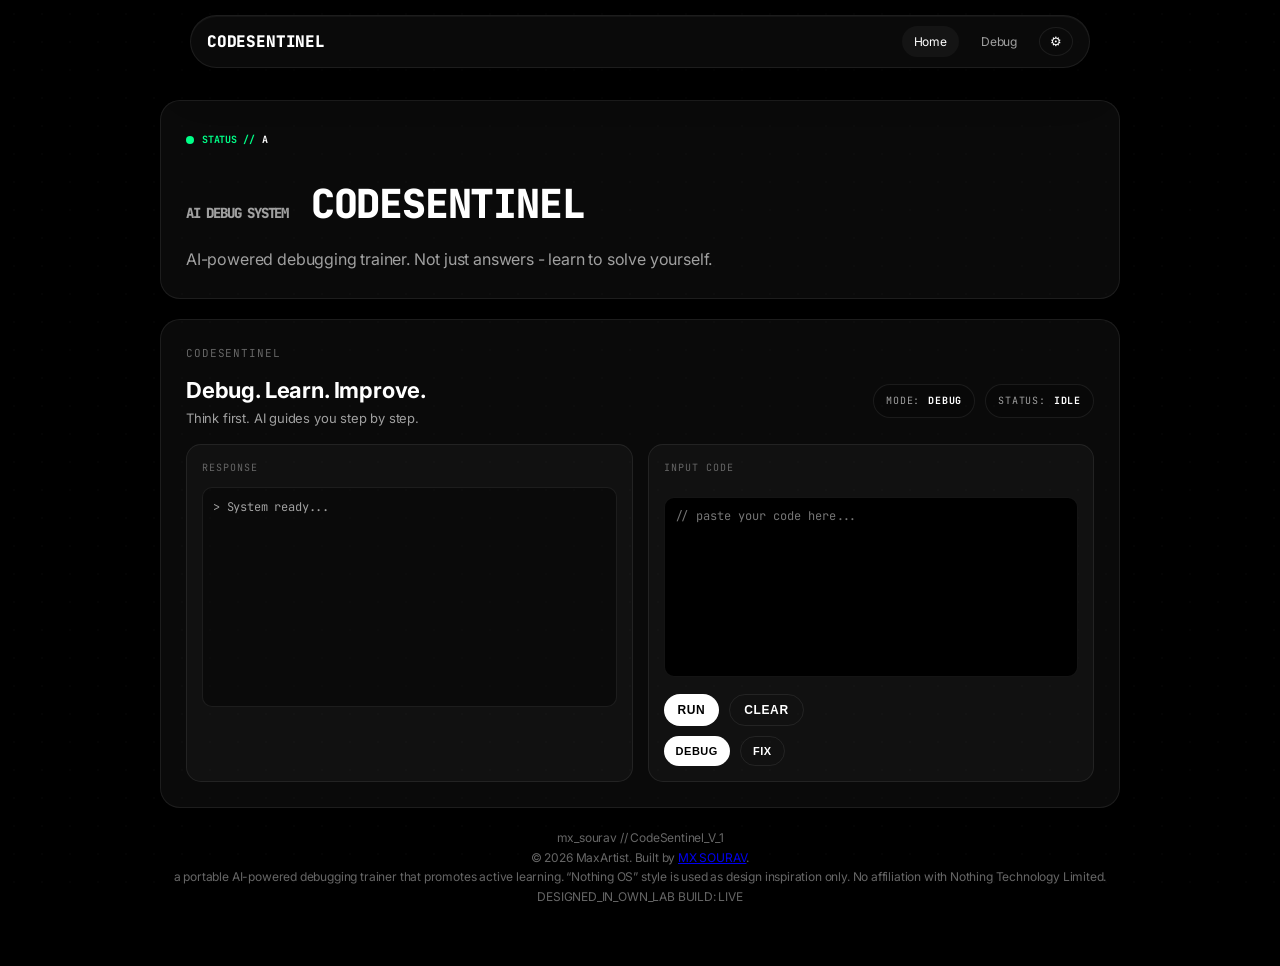
==== frontend/index.html @ 1ff5ea73 "Add files via upload" ====
<!doctype html>
<html lang="en" data-theme="dark">

<head>
    <meta charset="UTF-8" />
    <meta name="viewport" content="width=device-width, initial-scale=1.0" />
    <title>CodeSentinel</title>

    <link rel="preconnect" href="https://fonts.googleapis.com" />
    <link rel="preconnect" href="https://fonts.gstatic.com" crossorigin />
    <link href="https://fonts.googleapis.com/css2?family=Inter&family=JetBrains+Mono&display=swap" rel="stylesheet" />

    <link rel="stylesheet" href="style.css" />
</head>

<body>
    <div class="nt-canvas"></div>

    <nav id="mainNav">
        <a class="nav-brand">CODESENTINEL</a>

        <div class="nav-menu">
            <a href="#home" class="nav-link active">Home</a>
            <a href="#codesentinel" class="nav-link">Debug</a>
        </div>

        <div class="nav-actions">
            <button class="theme-toggle" id="themeBtn">⚙</button>
        </div>
    </nav>

    <main class="container">
        <div class="grid-interface">
            <section class="widget hero-widget" id="home">
                <div class="hero-content">
                    <div class="status-tag">
                        <span class="red-dot"></span>
                        <span>STATUS //</span>
                        <span id="status-text">INITIALIZING</span>
                    </div>

                    <h1 class="hero-title">
                        <span class="dot-matrix">AI DEBUG SYSTEM</span>
                        CODESENTINEL
                    </h1>

                    <p class="hero-desc">
                        AI-powered debugging trainer. Not just answers - learn to solve yourself.
                    </p>
                </div>
            </section>

            <section class="widget codesentinel-widget" id="codesentinel">
                <span class="label">CodeSentinel</span>

                <div class="play-header">
                    <div>
                        <h2 class="play-title">Debug. Learn. Improve.</h2>
                        <p class="section-desc">Think first. AI guides you step by step.</p>
                    </div>

                    <div class="play-chips">
                        <span class="chip">MODE: <b id="modeLabel">DEBUG</b></span>
                        <span class="chip">STATUS: <b id="csStatus">IDLE</b></span>
                    </div>
                </div>

                <div class="play-grid">
                    <div class="play-panel">
                        <div class="mono">Response</div>
                        <div id="chatBox">&gt; System ready...</div>
                    </div>

                    <div class="play-panel">
                        <div class="mono">Input Code</div>

                        <textarea id="codeInput" placeholder="// paste your code here..."></textarea>

                        <div class="btn-row">
                            <button class="btn-system" onclick="sendCode()">Run</button>
                            <button class="btn-system btn-ghost" onclick="clearChat()">Clear</button>
                        </div>

                        <div class="mode-buttons">
                            <button class="btn-system btn-mini" onclick="setMode('debug')">Debug</button>
                            <button class="btn-system btn-mini btn-ghost" onclick="setMode('fix')">Fix</button>
                        </div>
                    </div>
                </div>
            </section>

            <footer>
                <div class="footer-left">
                    <div class="footer-strong">
                        mx_sourav // CodeSentinel_V_1
                    </div>
                    <div>
                        © <span id="yearNow">2026</span>
                        <span class="footer-strong">MaxArtist</span>. Built by
                        <a class="footer-link" href="https://github.com/mxsourav" target="_blank" rel="noopener">MX
                            SOURAV</a>.
                    </div>
                    <div class="legal">
                        a portable AI-powered debugging trainer that promotes active learning. “Nothing OS”
                        style is
                        used as design inspiration only. No affiliation with Nothing
                        Technology Limited.
                    </div>
                </div>
                <div class="footer-right">
                    <span>DESIGNED_IN_OWN_LAB</span>
                    <span>BUILD: <span id="buildStamp">LIVE</span></span>
                </div>
            </footer>
        </div>
    </main>

    <script src="app.js"></script>
</body>

</html>
---- frontend/style.css ----
/* ===== THEME TOKENS ===== */
:root {
  --bg: #000;
  --surface-low: #0a0a0a;
  --surface-mid: #141414;
  --surface-high: #1f1f1f;

  --text-main: #fff;
  --text-dim: #a0a0a0;
  --text-muted: #666;

  --nothing-red: #ff2d37;
  --nothing-green: #00ff88;
  --glass-border: rgba(255, 255, 255, 0.08);
  --glass-bg: rgba(255, 255, 255, 0.04);

  --ease: cubic-bezier(0.2, 0.8, 0.2, 1);
  --transition: 0.5s var(--ease);

  --dot-bg: radial-gradient(circle, rgba(255, 255, 255, 0.08) 1px, transparent 1px);
}

[data-theme="light"] {
  --bg: #f4f4f4;
  --surface-low: #fff;
  --surface-mid: #eee;
  --surface-high: #e0e0e0;

  --text-main: #000;
  --text-dim: #444;
  --text-muted: #777;

  --glass-border: rgba(0, 0, 0, 0.08);
  --glass-bg: rgba(0, 0, 0, 0.03);

  --dot-bg: radial-gradient(circle, rgba(0, 0, 0, 0.08) 1px, transparent 1px);
}

/* ===== RESET ===== */
* {
  margin: 0;
  padding: 0;
  box-sizing: border-box;
  -webkit-font-smoothing: antialiased;
  -moz-osx-font-smoothing: grayscale;
}

html {
  scroll-behavior: smooth;
}

body {
  font-family: "Inter", system-ui, -apple-system, sans-serif;
  background: var(--bg);
  color: var(--text-main);
  line-height: 1.62;
  letter-spacing: -0.011em;
  overflow-x: hidden;
  transition: background-color 0.6s var(--ease), color 0.6s var(--ease);
}

/* ===== BACKGROUND ===== */
.nt-canvas {
  position: fixed;
  inset: 0;
  background-image: var(--dot-bg);
  background-size: 28px 28px;
  opacity: 0.2;
  z-index: -1;
  pointer-events: none;
}

/* ===== NAVBAR ===== */
nav {
  position: fixed;
  top: 15px;
  left: 50%;
  transform: translateX(-50%);
  width: 90%;
  max-width: 900px;

  display: flex;
  align-items: center;
  gap: 10px;

  padding: 10px 16px;

  border-radius: 999px;
  background: var(--glass-bg);
  backdrop-filter: blur(32px);
  -webkit-backdrop-filter: blur(32px);
  border: 1px solid var(--glass-border);
  box-shadow: 0 20px 40px -10px rgba(0, 0, 0, 0.6), inset 0 1px 1px rgba(255, 255, 255, 0.05);
  transition: background 0.4s var(--ease), border-color 0.4s var(--ease), box-shadow 0.4s var(--ease), color 0.4s var(--ease);
}

.nav-brand {
  font-weight: 800;
  font-family: "JetBrains Mono", monospace;
  color: var(--text-main);
  transition: color var(--transition), background var(--transition);
  margin-right: auto;
}

.nav-menu {
  display: flex;
  gap: 10px;
  margin-left: auto;
}

.nav-actions {
  display: flex;
  align-items: center;
  gap: 8px;
}

.nav-link {
  text-decoration: none;
  color: var(--text-dim);
  font-size: 12px;
  padding: 6px 12px;
  border-radius: 20px;
  transition: background var(--transition), color var(--transition);
}

.nav-link:hover,
.nav-link.active {
  background: var(--surface-mid);
  color: var(--text-main);
}

.theme-toggle {
  background: var(--surface-low);
  border: 1px solid var(--glass-border);
  color: var(--text-main);
  padding: 6px 10px;
  border-radius: 50%;
  cursor: pointer;
  transition: background var(--transition), border-color var(--transition), color var(--transition), transform 0.2s ease;
}

.theme-toggle:hover {
  background: var(--surface-mid);
  border-color: var(--text-dim);
}

/* ===== LAYOUT ===== */
.container {
  max-width: 1000px;
  margin: auto;
  padding: 100px 20px 60px;
}

.grid-interface {
  display: block;
}

.widget {
  background: var(--glass-bg);
  border: 1px solid var(--glass-border);
  border-radius: 20px;
  padding: 25px;
  margin-bottom: 20px;
  transition: background var(--transition), border-color var(--transition), color var(--transition);
}

/* ===== HERO ===== */
.hero-title {
  font-size: 40px;
  margin-bottom: 10px;
  color: var(--text-main);
  letter-spacing: -0.03em;
  font-family: "JetBrains Mono", monospace;
  font-weight: 800;
}

.dot-matrix {
  font-size: 14px;
  color: var(--text-dim);
  font-family: "JetBrains Mono", monospace;
}

.hero-desc {
  color: var(--text-dim);
}

/* ===== STATUS ===== */
.status-tag {
  display: inline-flex;
  align-items: center;
  gap: 8px;
  font-family: "JetBrains Mono", monospace;
  font-size: 10px;
  color: var(--nothing-green);
  background: transparent;
  padding: 6px 0;
  width: fit-content;
  margin-bottom: 18px;
  font-weight: 700;
  white-space: nowrap;
  user-select: none;
  border: none;
}



.red-dot {
  width: 8px;
  height: 8px;
  background: var(--nothing-green);
  border-radius: 50%;
  display: inline-block;
  flex-shrink: 0;
}

#status-text {
  display: inline-block;
  min-width: 140px;
  color: var(--text-main);
}

/* ===== LABEL ===== */
.label {
  font-size: 11px;
  color: var(--text-muted);
  margin-bottom: 10px;
  display: block;
  font-family: "JetBrains Mono", monospace;
  letter-spacing: 0.08em;
  text-transform: uppercase;
}

/* ===== HEADER ===== */
.play-header {
  display: flex;
  justify-content: space-between;
  margin-bottom: 15px;
}

.play-title {
  font-size: 22px;
  color: var(--text-main);
}

.section-desc {
  font-size: 13px;
  color: var(--text-dim);
}

.play-chips {
  display: flex;
  gap: 10px;
  flex-wrap: wrap;
  align-items: center;
  justify-content: flex-end;
}


.chip {
  display: inline-flex;
  align-items: center;
  gap: 8px;
  padding: 8px 12px;
  border-radius: 999px;
  border: 1px solid var(--glass-border);
  background: rgba(0, 0, 0, 0.18);
  color: var(--text-dim);
  font-family: "JetBrains Mono", monospace;
  font-size: 10px;
  text-transform: uppercase;
  letter-spacing: 0.08em;
  white-space: nowrap;
}


.chip b {
  color: var(--text-main);
}

/* ===== GRID ===== */
.play-grid {
  display: grid;
  grid-template-columns: 1fr 1fr;
  gap: 15px;
}

@media (max-width: 800px) {
  .play-grid {
    grid-template-columns: 1fr;
  }
}

/* ===== PANEL ===== */
.play-panel {
  background: rgba(255, 255, 255, 0.03);
  border: 1px solid var(--glass-border);
  border-radius: 15px;
  padding: 15px;
  transition: background var(--transition), border-color var(--transition);
}

.mono {
  font-family: "JetBrains Mono", monospace;
  font-size: 10px;
  text-transform: uppercase;
  letter-spacing: 0.1em;
  color: var(--text-muted);
  margin-bottom: 10px;
}

/* ===== CHAT ===== */
#chatBox {
  height: 220px;
  overflow-y: auto;
  background: rgba(0, 0, 0, 0.4);
  padding: 10px;
  border-radius: 10px;
  font-family: "JetBrains Mono", monospace;
  font-size: 12px;
  color: var(--text-dim);
  border: 1px solid var(--glass-border);
}

/* ===== INPUT ===== */
#codeInput {
  width: 100%;
  height: 180px;
  margin-top: 10px;
  background: var(--bg);
  border: 1px solid var(--glass-border);
  border-radius: 10px;
  padding: 10px;
  color: var(--text-main);
  font-family: "JetBrains Mono", monospace;
  font-size: 12px;
  resize: none;
  transition: background var(--transition), border-color var(--transition), color var(--transition);
}

#codeInput:focus {
  outline: none;
  border-color: var(--nothing-red);
}

/* ===== BUTTONS ===== */
.btn-row {
  margin-top: 10px;
  display: flex;
  gap: 10px;
}

.mode-buttons {
  margin-top: 10px;
  display: flex;
  gap: 10px;
}

.btn-system {
  background: var(--text-main);
  color: var(--bg);
  border: none;
  padding: 8px 14px;
  border-radius: 20px;
  font-size: 12px;
  cursor: pointer;
  font-weight: 700;
  text-transform: uppercase;
  letter-spacing: 0.05em;
  transition: background var(--transition), color var(--transition), border-color var(--transition);
}

.btn-system:hover {
  background: var(--nothing-red);
  color: #fff;
}

.btn-ghost {
  background: transparent;
  color: var(--text-main);
  border: 1px solid var(--glass-border);
}

.btn-mini {
  padding: 8px 12px;
  font-size: 11px;
}

/* ===== FOOTER ===== */
footer {
  text-align: center;
  font-size: 12px;
  color: var(--text-muted);
  margin-top: 20px;
  transition: color var(--transition);
}

/* ===== MOBILE ===== */
@media (max-width: 600px) {
  .hero-title {
    font-size: 28px;
  }

  #chatBox {
    height: 180px;
  }

  #codeInput {
    height: 140px;
  }

  nav {
    width: calc(100% - 20px);
    padding: 10px 12px;
  }

  .nav-menu {
    gap: 6px;
  }

  .nav-link {
    padding: 6px 10px;
    font-size: 11px;
  }
}

/* ===== SCROLLBAR ===== */
::-webkit-scrollbar {
  width: 6px;
}

::-webkit-scrollbar-track {
  background: var(--bg);
}

::-webkit-scrollbar-thumb {
  background: var(--surface-high);
  border-radius: 10px;
}
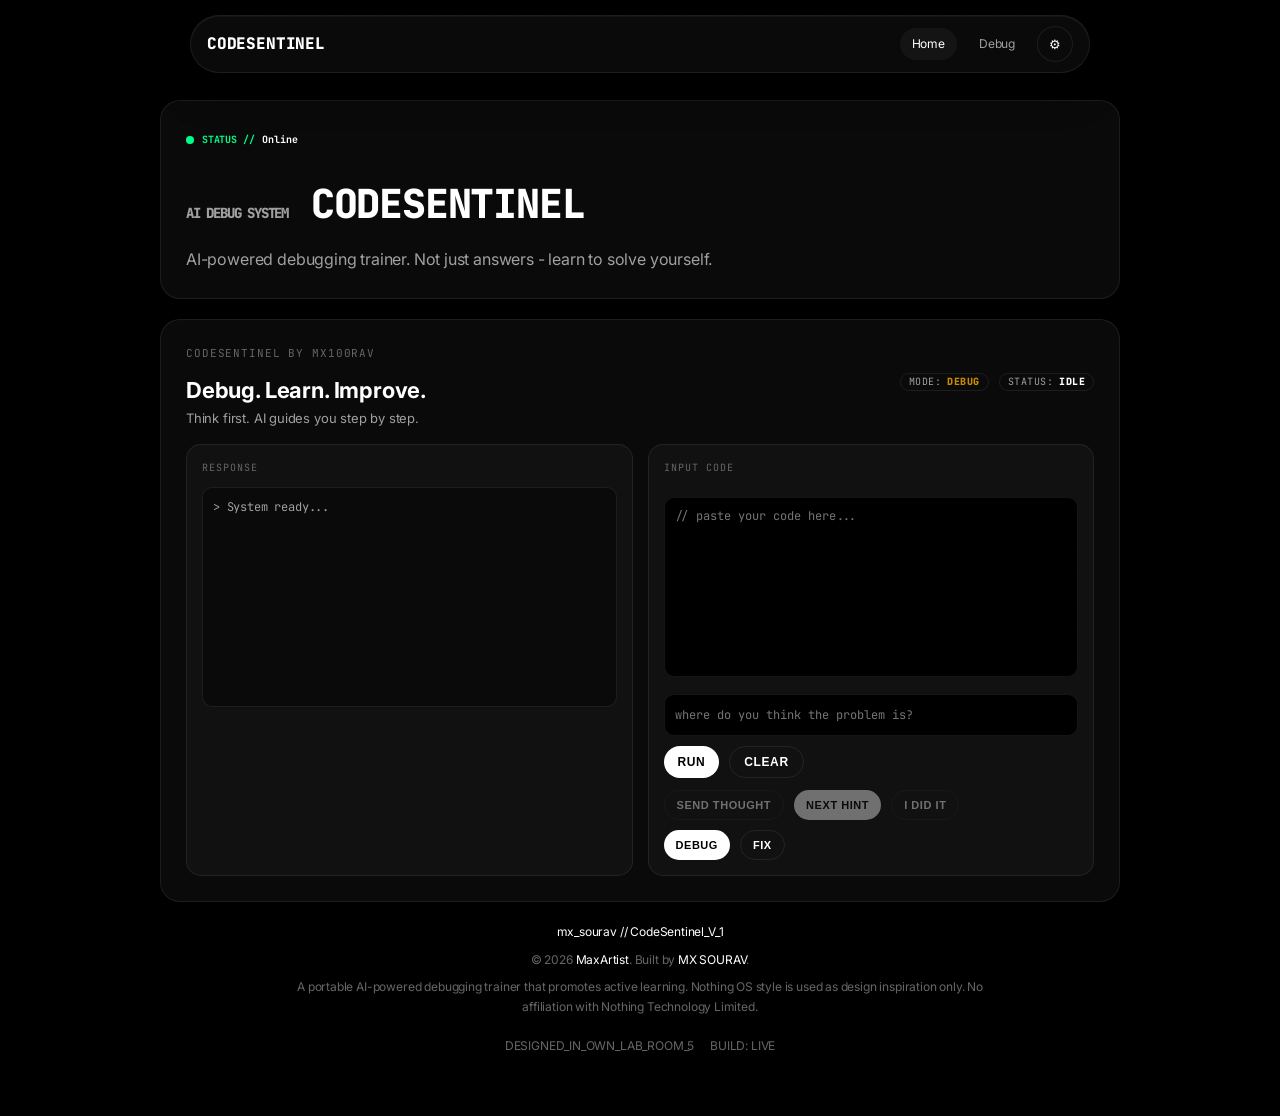
==== commit d0bdb911: "Added More Options in Webpage" ====
--- a/frontend/index.html
+++ b/frontend/index.html
@@ -1,121 +1,133 @@
-<!doctype html>
-<html lang="en" data-theme="dark">
-
-<head>
-    <meta charset="UTF-8" />
-    <meta name="viewport" content="width=device-width, initial-scale=1.0" />
-    <title>CodeSentinel</title>
-
-    <link rel="preconnect" href="https://fonts.googleapis.com" />
-    <link rel="preconnect" href="https://fonts.gstatic.com" crossorigin />
-    <link href="https://fonts.googleapis.com/css2?family=Inter&family=JetBrains+Mono&display=swap" rel="stylesheet" />
-
-    <link rel="stylesheet" href="style.css" />
-</head>
-
-<body>
-    <div class="nt-canvas"></div>
-
-    <nav id="mainNav">
-        <a class="nav-brand">CODESENTINEL</a>
-
-        <div class="nav-menu">
-            <a href="#home" class="nav-link active">Home</a>
-            <a href="#codesentinel" class="nav-link">Debug</a>
-        </div>
-
-        <div class="nav-actions">
-            <button class="theme-toggle" id="themeBtn">⚙</button>
-        </div>
-    </nav>
-
-    <main class="container">
-        <div class="grid-interface">
-            <section class="widget hero-widget" id="home">
-                <div class="hero-content">
-                    <div class="status-tag">
-                        <span class="red-dot"></span>
-                        <span>STATUS //</span>
-                        <span id="status-text">INITIALIZING</span>
-                    </div>
-
-                    <h1 class="hero-title">
-                        <span class="dot-matrix">AI DEBUG SYSTEM</span>
-                        CODESENTINEL
-                    </h1>
-
-                    <p class="hero-desc">
-                        AI-powered debugging trainer. Not just answers - learn to solve yourself.
-                    </p>
-                </div>
-            </section>
-
-            <section class="widget codesentinel-widget" id="codesentinel">
-                <span class="label">CodeSentinel</span>
-
-                <div class="play-header">
-                    <div>
-                        <h2 class="play-title">Debug. Learn. Improve.</h2>
-                        <p class="section-desc">Think first. AI guides you step by step.</p>
-                    </div>
-
-                    <div class="play-chips">
-                        <span class="chip">MODE: <b id="modeLabel">DEBUG</b></span>
-                        <span class="chip">STATUS: <b id="csStatus">IDLE</b></span>
-                    </div>
-                </div>
-
-                <div class="play-grid">
-                    <div class="play-panel">
-                        <div class="mono">Response</div>
-                        <div id="chatBox">&gt; System ready...</div>
-                    </div>
-
-                    <div class="play-panel">
-                        <div class="mono">Input Code</div>
-
-                        <textarea id="codeInput" placeholder="// paste your code here..."></textarea>
-
-                        <div class="btn-row">
-                            <button class="btn-system" onclick="sendCode()">Run</button>
-                            <button class="btn-system btn-ghost" onclick="clearChat()">Clear</button>
-                        </div>
-
-                        <div class="mode-buttons">
-                            <button class="btn-system btn-mini" onclick="setMode('debug')">Debug</button>
-                            <button class="btn-system btn-mini btn-ghost" onclick="setMode('fix')">Fix</button>
-                        </div>
-                    </div>
-                </div>
-            </section>
-
-            <footer>
-                <div class="footer-left">
-                    <div class="footer-strong">
-                        mx_sourav // CodeSentinel_V_1
-                    </div>
-                    <div>
-                        © <span id="yearNow">2026</span>
-                        <span class="footer-strong">MaxArtist</span>. Built by
-                        <a class="footer-link" href="https://github.com/mxsourav" target="_blank" rel="noopener">MX
-                            SOURAV</a>.
-                    </div>
-                    <div class="legal">
-                        a portable AI-powered debugging trainer that promotes active learning. “Nothing OS”
-                        style is
-                        used as design inspiration only. No affiliation with Nothing
-                        Technology Limited.
-                    </div>
-                </div>
-                <div class="footer-right">
-                    <span>DESIGNED_IN_OWN_LAB</span>
-                    <span>BUILD: <span id="buildStamp">LIVE</span></span>
-                </div>
-            </footer>
-        </div>
-    </main>
-
-    <script src="app.js"></script>
-</body>
-
+<!doctype html>
+<html lang="en" data-theme="dark">
+
+<head>
+    <meta charset="UTF-8" />
+    <meta name="viewport" content="width=device-width, initial-scale=1.0" />
+    <title>CodeSentinel</title>
+
+    <link rel="preconnect" href="https://fonts.googleapis.com" />
+    <link rel="preconnect" href="https://fonts.gstatic.com" crossorigin />
+    <link href="https://fonts.googleapis.com/css2?family=Inter&family=JetBrains+Mono&display=swap" rel="stylesheet" />
+
+    <link rel="stylesheet" href="style.css" />
+</head>
+
+<body>
+    <div class="nt-canvas"></div>
+
+    <nav id="mainNav">
+        <a class="nav-brand">CODESENTINEL</a>
+
+        <div class="nav-menu">
+            <a href="#home" class="nav-link active">Home</a>
+            <a href="#codesentinel" class="nav-link">Debug</a>
+        </div>
+
+        <div class="nav-actions">
+            <button class="theme-toggle" id="themeBtn">&#9881;</button>
+        </div>
+    </nav>
+
+    <main class="container">
+        <div class="grid-interface">
+            <section class="widget hero-widget" id="home">
+                <div class="hero-content">
+                    <div class="status-tag">
+                        <span class="red-dot"></span>
+                        <span>STATUS //</span>
+                        <span id="status-text">INITIALIZING</span>
+                    </div>
+
+                    <h1 class="hero-title">
+                        <span class="dot-matrix">AI DEBUG SYSTEM</span>
+                        CODESENTINEL
+                    </h1>
+
+                    <p class="hero-desc">
+                        AI-powered debugging trainer. Not just answers - learn to solve yourself.
+                    </p>
+                </div>
+            </section>
+
+            <section class="widget codesentinel-widget" id="codesentinel">
+                <span class="label">CodeSentinel by MX100RAV</span>
+
+                <div class="play-header">
+                    <div>
+                        <h2 class="play-title">Debug. Learn. Improve.</h2>
+                        <p class="section-desc">Think first. AI guides you step by step.</p>
+                    </div>
+
+                    <div class="play-chips">
+                        <span class="chip">MODE: <b id="modeLabel">DEBUG</b></span>
+                        <span class="chip">STATUS: <b id="csStatus">IDLE</b></span>
+                    </div>
+                </div>
+
+                <div class="play-grid">
+                    <div class="play-panel">
+                        <div class="mono">Response</div>
+                        <div id="chatBox">&gt; System ready...</div>
+                    </div>
+
+                    <div class="play-panel">
+                        <div class="mono">Input Code</div>
+
+                        <textarea id="codeInput" placeholder="// paste your code here..."></textarea>
+
+                        <input id="thoughtInput" class="coach-input" type="text"
+                            placeholder="where do you think the problem is?" />
+
+                        <div class="btn-row">
+                            <button class="btn-system" onclick="sendCode()">Run</button>
+                            <button class="btn-system btn-ghost" onclick="clearChat()">Clear</button>
+                        </div>
+
+                        <div class="btn-row coach-actions">
+                            <button class="btn-system btn-mini btn-ghost" id="thoughtBtn" onclick="submitThought()"
+                                disabled>Send Thought</button>
+                            <button class="btn-system btn-mini" id="hintBtn" onclick="nextHint()" disabled>Next
+                                Hint</button>
+                            <button class="btn-system btn-mini btn-ghost" id="doneBtn" onclick="markDone()" disabled>I
+                                Did It</button>
+                        </div>
+
+                        <div class="mode-buttons">
+                            <button class="btn-system btn-mini" id="debugModeBtn"
+                                onclick="setMode('debug')">Debug</button>
+                            <button class="btn-system btn-mini btn-ghost" id="fixModeBtn"
+                                onclick="setMode('fix')">Fix</button>
+                        </div>
+                    </div>
+                </div>
+            </section>
+
+            <footer>
+                <div class="footer-left">
+                    <div class="footer-strong">
+                        mx_sourav // CodeSentinel_V_1
+                    </div>
+                    <div>
+                        &copy; <span id="yearNow">2026</span>
+                        <span class="footer-strong">MaxArtist</span>. Built by
+                        <a class="footer-link" href="https://github.com/mxsourav" target="_blank" rel="noopener">MX
+                            SOURAV</a>.
+                    </div>
+                    <div class="legal">
+                        A portable AI-powered debugging trainer that promotes active learning. Nothing OS style is used
+                        as design inspiration only. No affiliation with Nothing Technology Limited.
+                    </div>
+                </div>
+                <div class="footer-right">
+                    <span>DESIGNED_IN_OWN_LAB_ROOM_5</span>
+                    <span>BUILD: <span id="buildStamp">LIVE</span></span>
+                </div>
+            </footer>
+        </div>
+    </main>
+
+    <script src="app.js"></script>
+</body>
+
 </html>
--- a/frontend/style.css
+++ b/frontend/style.css
@@ -1,438 +1,601 @@
-/* ===== THEME TOKENS ===== */
-:root {
-  --bg: #000;
-  --surface-low: #0a0a0a;
-  --surface-mid: #141414;
-  --surface-high: #1f1f1f;
-
-  --text-main: #fff;
-  --text-dim: #a0a0a0;
-  --text-muted: #666;
-
-  --nothing-red: #ff2d37;
-  --nothing-green: #00ff88;
-  --glass-border: rgba(255, 255, 255, 0.08);
-  --glass-bg: rgba(255, 255, 255, 0.04);
-
-  --ease: cubic-bezier(0.2, 0.8, 0.2, 1);
-  --transition: 0.5s var(--ease);
-
-  --dot-bg: radial-gradient(circle, rgba(255, 255, 255, 0.08) 1px, transparent 1px);
+/* ===== THEME TOKENS ===== */
+:root {
+  --bg: #000;
+  --surface-low: #0a0a0a;
+  --surface-mid: #141414;
+  --surface-high: #1f1f1f;
+
+  --text-main: #fff;
+  --text-dim: #a0a0a0;
+  --text-muted: #666;
+
+  --nothing-red: #ff2d37;
+  --nothing-green: #00ff88;
+  --glass-border: rgba(255, 255, 255, 0.08);
+  --glass-bg: rgba(255, 255, 255, 0.04);
+
+  --ease: cubic-bezier(0.2, 0.8, 0.2, 1);
+  --transition: 0.5s var(--ease);
+
+  --dot-bg: radial-gradient(circle, rgba(255, 255, 255, 0.08) 1px, transparent 1px);
+}
+
+[data-theme="light"] {
+  --bg: #f4f4f4;
+  --surface-low: #fff;
+  --surface-mid: #eee;
+  --surface-high: #e0e0e0;
+
+  --text-main: #000;
+  --text-dim: #444;
+  --text-muted: #777;
+
+  --glass-border: rgba(0, 0, 0, 0.08);
+  --glass-bg: rgba(0, 0, 0, 0.03);
+
+  --dot-bg: radial-gradient(circle, rgba(0, 0, 0, 0.08) 1px, transparent 1px);
+}
+
+/* ===== RESET ===== */
+* {
+  margin: 0;
+  padding: 0;
+  box-sizing: border-box;
+  -webkit-font-smoothing: antialiased;
+  -moz-osx-font-smoothing: grayscale;
+}
+
+html {
+  scroll-behavior: smooth;
+}
+
+body {
+  font-family: "Inter", system-ui, -apple-system, sans-serif;
+  background: var(--bg);
+  color: var(--text-main);
+  line-height: 1.62;
+  letter-spacing: -0.011em;
+  overflow-x: hidden;
+  transition: background-color 0.6s var(--ease), color 0.6s var(--ease);
+}
+
+/* ===== BACKGROUND ===== */
+.nt-canvas {
+  position: fixed;
+  inset: 0;
+  background-image: var(--dot-bg);
+  background-size: 28px 28px;
+  opacity: 0.2;
+  z-index: -1;
+  pointer-events: none;
+}
+
+/* ===== NAVBAR ===== */
+nav {
+  position: fixed;
+  top: 15px;
+  left: 50%;
+  transform: translateX(-50%);
+  width: 90%;
+  max-width: 900px;
+
+  display: flex;
+  align-items: center;
+  gap: 10px;
+
+  padding: 10px 16px;
+
+  border-radius: 999px;
+  background: var(--glass-bg);
+  backdrop-filter: blur(32px);
+  -webkit-backdrop-filter: blur(32px);
+  border: 1px solid var(--glass-border);
+  box-shadow: 0 20px 40px -10px rgba(0, 0, 0, 0.6), inset 0 1px 1px rgba(255, 255, 255, 0.05);
+  transition: background 0.4s var(--ease), border-color 0.4s var(--ease), box-shadow 0.4s var(--ease), color 0.4s var(--ease);
+}
+
+.nav-brand {
+  font-weight: 800;
+  font-family: "JetBrains Mono", monospace;
+  color: var(--text-main);
+  transition: color var(--transition), background var(--transition);
+  margin-right: auto;
+}
+
+.nav-menu {
+  display: flex;
+  gap: 10px;
+  margin-left: auto;
+}
+
+.nav-actions {
+  display: flex;
+  align-items: center;
+  gap: 8px;
+}
+
+.nav-link {
+  text-decoration: none;
+  color: var(--text-dim);
+  font-size: 12px;
+  padding: 6px 12px;
+  border-radius: 20px;
+  transition: background var(--transition), color var(--transition);
+}
+
+.nav-link:hover,
+.nav-link.active {
+  background: var(--surface-mid);
+  color: var(--text-main);
+}
+
+.theme-toggle {
+  width: 36px;
+  height: 36px;
+  padding: 0;
+  border-radius: 50%;
+  border: 1px solid var(--glass-border);
+  background: var(--surface-low);
+  color: var(--text-main);
+  display: inline-flex;
+  align-items: center;
+  justify-content: center;
+  flex-shrink: 0;
+  cursor: pointer;
+  transition: background var(--transition), border-color var(--transition), color var(--transition), transform 0.2s ease;
+}
+
+.theme-toggle:hover {
+  background: var(--surface-mid);
+  border-color: var(--text-dim);
+}
+
+/* ===== LAYOUT ===== */
+.container {
+  max-width: 1000px;
+  margin: auto;
+  padding: 100px 20px 60px;
+}
+
+.grid-interface {
+  display: block;
+}
+
+.widget {
+  background: var(--glass-bg);
+  border: 1px solid var(--glass-border);
+  border-radius: 20px;
+  padding: 25px;
+  margin-bottom: 20px;
+  transition: background var(--transition), border-color var(--transition), color var(--transition);
+}
+
+/* ===== HERO ===== */
+.hero-title {
+  font-size: 40px;
+  margin-bottom: 10px;
+  color: var(--text-main);
+  letter-spacing: -0.03em;
+  font-family: "JetBrains Mono", monospace;
+  font-weight: 800;
+}
+
+.dot-matrix {
+  font-size: 14px;
+  color: var(--text-dim);
+  font-family: "JetBrains Mono", monospace;
+}
+
+.hero-desc {
+  color: var(--text-dim);
+}
+
+/* ===== STATUS ===== */
+.status-tag {
+  display: inline-flex;
+  align-items: center;
+  gap: 8px;
+  font-family: "JetBrains Mono", monospace;
+  font-size: 10px;
+  color: var(--nothing-green);
+  background: transparent;
+  padding: 6px 0;
+  width: fit-content;
+  margin-bottom: 18px;
+  font-weight: 700;
+  white-space: nowrap;
+  user-select: none;
+  border: none;
+}
+
+.red-dot {
+  width: 8px;
+  height: 8px;
+  background: var(--nothing-green);
+  border-radius: 50%;
+  display: inline-block;
+  flex-shrink: 0;
+  animation: strobe 2s infinite;
+}
+
+#status-text {
+  display: inline-block;
+  min-width: 140px;
+  color: var(--text-main);
+}
+
+/* ===== LABEL ===== */
+.label {
+  font-size: 11px;
+  color: var(--text-muted);
+  margin-bottom: 10px;
+  display: block;
+  font-family: "JetBrains Mono", monospace;
+  letter-spacing: 0.08em;
+  text-transform: uppercase;
+}
+
+/* ===== HEADER ===== */
+.play-header {
+  display: flex;
+  justify-content: space-between;
+  margin-bottom: 15px;
+  gap: 12px;
+  flex-wrap: wrap;
+}
+
+.play-title {
+  font-size: 22px;
+  color: var(--text-main);
+}
+
+.section-desc {
+  font-size: 13px;
+  color: var(--text-dim);
+}
+
+.play-chips {
+  display: flex;
+  gap: 10px;
+  flex-wrap: wrap;
+}
+
+.chip {
+  display: inline-flex;
+  align-items: center;
+  gap: 6px;
+  padding: 0 8px;
+  height: 18px;
+  border-radius: 20px;
+  font-size: 10px;
+  color: var(--text-dim);
+  background: transparent;
+  border: 1px solid var(--glass-border);
+  font-family: "JetBrains Mono", monospace;
+  text-transform: uppercase;
+  letter-spacing: 0.05em;
+  line-height: 1;
+  white-space: nowrap;
+}
+
+.chip b {
+  font-weight: 800;
+  font-size: 10px;
+  line-height: 1;
+}
+
+
+
+/* ===== GRID ===== */
+.play-grid {
+  display: grid;
+  grid-template-columns: 1fr 1fr;
+  gap: 15px;
+}
+
+@media (max-width: 800px) {
+  .play-grid {
+    grid-template-columns: 1fr;
+  }
+}
+
+/* ===== PANEL ===== */
+.play-panel {
+  background: rgba(255, 255, 255, 0.03);
+  border: 1px solid var(--glass-border);
+  border-radius: 15px;
+  padding: 15px;
+  transition: background var(--transition), border-color var(--transition);
+}
+
+.mono {
+  font-family: "JetBrains Mono", monospace;
+  font-size: 10px;
+  text-transform: uppercase;
+  letter-spacing: 0.1em;
+  color: var(--text-muted);
+  margin-bottom: 10px;
+}
+
+/* ===== CHAT ===== */
+#chatBox {
+  height: 220px;
+  overflow-y: auto;
+  background: rgba(0, 0, 0, 0.4);
+  padding: 10px;
+  border-radius: 10px;
+  font-family: "JetBrains Mono", monospace;
+  font-size: 12px;
+  color: var(--text-dim);
+  border: 1px solid var(--glass-border);
+  white-space: normal;
+}
+
+/* ===== INPUT ===== */
+#codeInput,
+.coach-input {
+  width: 100%;
+  margin-top: 10px;
+  background: var(--bg);
+  border: 1px solid var(--glass-border);
+  border-radius: 10px;
+  padding: 10px;
+  color: var(--text-main);
+  font-family: "JetBrains Mono", monospace;
+  font-size: 12px;
+  transition: background var(--transition), border-color var(--transition), color var(--transition);
+}
+
+#codeInput {
+  height: 180px;
+  resize: none;
+}
+
+.coach-input {
+  height: 42px;
+}
+
+#codeInput:focus,
+.coach-input:focus {
+  outline: none;
+  border-color: var(--nothing-red);
+}
+
+/* ===== BUTTONS ===== */
+.btn-row {
+  margin-top: 10px;
+  display: flex;
+  gap: 10px;
+  flex-wrap: wrap;
+}
+
+.mode-buttons {
+  margin-top: 10px;
+  display: flex;
+  gap: 10px;
+  flex-wrap: wrap;
+}
+
+.coach-actions {
+  margin-top: 12px;
+}
+
+.btn-system {
+  background: var(--text-main);
+  color: var(--bg);
+  border: none;
+  padding: 8px 14px;
+  border-radius: 20px;
+  font-size: 12px;
+  cursor: pointer;
+  font-weight: 700;
+  text-transform: uppercase;
+  letter-spacing: 0.05em;
+  transition: background var(--transition), color var(--transition), border-color var(--transition), opacity var(--transition);
+}
+
+.btn-system:hover {
+  background: var(--nothing-red);
+  color: #fff;
+}
+
+.btn-system:disabled {
+  opacity: 0.4;
+  cursor: not-allowed;
+}
+
+.btn-system:disabled:hover {
+  background: var(--text-main);
+  color: var(--bg);
+}
+
+.btn-ghost {
+  background: transparent;
+  color: var(--text-main);
+  border: 1px solid var(--glass-border);
+}
+
+.btn-ghost:disabled:hover {
+  background: transparent;
+  color: var(--text-main);
+}
+
+.btn-mini {
+  padding: 8px 12px;
+  font-size: 11px;
+}
+
+/* ===== FOOTER ===== */
+footer {
+  text-align: center;
+  font-size: 12px;
+  color: var(--text-muted);
+  margin-top: 20px;
+  transition: color var(--transition);
+  display: flex;
+  justify-content: center;
+  gap: 20px;
+  flex-wrap: wrap;
+}
+
+.footer-left {
+  display: flex;
+  flex-direction: column;
+  gap: 8px;
+  max-width: 720px;
+  align-items: center;
+}
+
+.footer-right {
+  display: flex;
+  gap: 16px;
+  flex-wrap: wrap;
+  justify-content: center;
+  width: 100%;
+}
+
+.footer-strong {
+  color: var(--text-main);
+}
+
+.footer-link {
+  color: var(--text-main);
+  text-decoration: none;
+}
+
+.legal {
+  color: var(--text-muted);
+  text-align: center;
+}
+
+/* ===== MOBILE ===== */
+@media (max-width: 600px) {
+  .hero-title {
+    font-size: 28px;
+  }
+
+  #chatBox {
+    height: 180px;
+  }
+
+  #codeInput {
+    height: 140px;
+  }
+
+  nav {
+    width: calc(100% - 20px);
+    padding: 10px 12px;
+  }
+
+  .nav-menu {
+    gap: 6px;
+  }
+
+  .nav-link {
+    padding: 1px 10px;
+    font-size: 11px;
+  }
+}
+
+/* ===== SCROLLBAR ===== */
+::-webkit-scrollbar {
+  width: 6px;
+}
+
+::-webkit-scrollbar-track {
+  background: var(--bg);
+}
+
+::-webkit-scrollbar-thumb {
+  background: var(--surface-high);
+  border-radius: 10px;
+}
+
+.mode-buttons .btn-system:not(.btn-ghost) {
+  background: var(--text-main);
+  color: var(--bg);
 }
 
-[data-theme="light"] {
-  --bg: #f4f4f4;
-  --surface-low: #fff;
-  --surface-mid: #eee;
-  --surface-high: #e0e0e0;
-
-  --text-main: #000;
-  --text-dim: #444;
-  --text-muted: #777;
-
-  --glass-border: rgba(0, 0, 0, 0.08);
-  --glass-bg: rgba(0, 0, 0, 0.03);
-
-  --dot-bg: radial-gradient(circle, rgba(0, 0, 0, 0.08) 1px, transparent 1px);
+
+
+
+.mode-debug {
+  color: #c88a00;
+}
+
+.mode-fix {
+  color: var(--nothing-green);
+}
+
+@keyframes strobe {
+  0%,
+  100% {
+    opacity: 1;
+  }
+
+  50% {
+    opacity: 0.3;
+  }
+}
+
+@keyframes skill-blink {
+  0%,
+  100% {
+    opacity: 1;
+  }
+
+  50% {
+    opacity: 0.25;
+  }
 }
-
-/* ===== RESET ===== */
-* {
-  margin: 0;
-  padding: 0;
-  box-sizing: border-box;
-  -webkit-font-smoothing: antialiased;
-  -moz-osx-font-smoothing: grayscale;
+
+#csStatus {
+  display: inline-block;
 }
 
-html {
-  scroll-behavior: smooth;
+
+.chip-pulse {
+  display: inline-block;
+  animation: chip-pulse-glow 1.2s infinite ease-in-out !important;
 }
-
-body {
-  font-family: "Inter", system-ui, -apple-system, sans-serif;
-  background: var(--bg);
-  color: var(--text-main);
-  line-height: 1.62;
-  letter-spacing: -0.011em;
-  overflow-x: hidden;
-  transition: background-color 0.6s var(--ease), color 0.6s var(--ease);
+
+@keyframes chip-pulse-glow {
+  0%,
+  100% {
+    opacity: 1;
+    filter: brightness(1);
+    text-shadow: 0 0 0 transparent;
+  }
+
+  50% {
+    opacity: 0.35;
+    filter: brightness(1.35);
+    text-shadow: 0 0 8px currentColor;
+  }
 }
 
-/* ===== BACKGROUND ===== */
-.nt-canvas {
-  position: fixed;
-  inset: 0;
-  background-image: var(--dot-bg);
-  background-size: 28px 28px;
-  opacity: 0.2;
-  z-index: -1;
-  pointer-events: none;
+
+.status-idle {
+  color: var(--text-main);
+}
+
+.status-running {
+  color: var(--nothing-red) !important;
+}
+
+.status-output {
+  color: var(--nothing-green) !important;
+}
+
+.status-done {
+  color: var(--nothing-green) !important;
+}
+
+.status-error {
+  color: var(--nothing-red) !important;
 }
 
-/* ===== NAVBAR ===== */
-nav {
-  position: fixed;
-  top: 15px;
-  left: 50%;
-  transform: translateX(-50%);
-  width: 90%;
-  max-width: 900px;
-
-  display: flex;
-  align-items: center;
-  gap: 10px;
-
-  padding: 10px 16px;
-
-  border-radius: 999px;
-  background: var(--glass-bg);
-  backdrop-filter: blur(32px);
-  -webkit-backdrop-filter: blur(32px);
-  border: 1px solid var(--glass-border);
-  box-shadow: 0 20px 40px -10px rgba(0, 0, 0, 0.6), inset 0 1px 1px rgba(255, 255, 255, 0.05);
-  transition: background 0.4s var(--ease), border-color 0.4s var(--ease), box-shadow 0.4s var(--ease), color 0.4s var(--ease);
-}
-
-.nav-brand {
-  font-weight: 800;
-  font-family: "JetBrains Mono", monospace;
-  color: var(--text-main);
-  transition: color var(--transition), background var(--transition);
-  margin-right: auto;
-}
-
-.nav-menu {
-  display: flex;
-  gap: 10px;
-  margin-left: auto;
-}
-
-.nav-actions {
-  display: flex;
-  align-items: center;
-  gap: 8px;
-}
-
-.nav-link {
-  text-decoration: none;
-  color: var(--text-dim);
-  font-size: 12px;
-  padding: 6px 12px;
-  border-radius: 20px;
-  transition: background var(--transition), color var(--transition);
-}
-
-.nav-link:hover,
-.nav-link.active {
-  background: var(--surface-mid);
-  color: var(--text-main);
-}
-
-.theme-toggle {
-  background: var(--surface-low);
-  border: 1px solid var(--glass-border);
-  color: var(--text-main);
-  padding: 6px 10px;
-  border-radius: 50%;
-  cursor: pointer;
-  transition: background var(--transition), border-color var(--transition), color var(--transition), transform 0.2s ease;
-}
-
-.theme-toggle:hover {
-  background: var(--surface-mid);
-  border-color: var(--text-dim);
-}
-
-/* ===== LAYOUT ===== */
-.container {
-  max-width: 1000px;
-  margin: auto;
-  padding: 100px 20px 60px;
-}
-
-.grid-interface {
-  display: block;
-}
-
-.widget {
-  background: var(--glass-bg);
-  border: 1px solid var(--glass-border);
-  border-radius: 20px;
-  padding: 25px;
-  margin-bottom: 20px;
-  transition: background var(--transition), border-color var(--transition), color var(--transition);
-}
-
-/* ===== HERO ===== */
-.hero-title {
-  font-size: 40px;
-  margin-bottom: 10px;
-  color: var(--text-main);
-  letter-spacing: -0.03em;
-  font-family: "JetBrains Mono", monospace;
-  font-weight: 800;
-}
-
-.dot-matrix {
-  font-size: 14px;
-  color: var(--text-dim);
-  font-family: "JetBrains Mono", monospace;
-}
-
-.hero-desc {
-  color: var(--text-dim);
-}
-
-/* ===== STATUS ===== */
-.status-tag {
-  display: inline-flex;
-  align-items: center;
-  gap: 8px;
-  font-family: "JetBrains Mono", monospace;
-  font-size: 10px;
-  color: var(--nothing-green);
-  background: transparent;
-  padding: 6px 0;
-  width: fit-content;
-  margin-bottom: 18px;
-  font-weight: 700;
-  white-space: nowrap;
-  user-select: none;
-  border: none;
-}
-
-
-
-.red-dot {
-  width: 8px;
-  height: 8px;
-  background: var(--nothing-green);
-  border-radius: 50%;
-  display: inline-block;
-  flex-shrink: 0;
-}
-
-#status-text {
-  display: inline-block;
-  min-width: 140px;
-  color: var(--text-main);
-}
-
-/* ===== LABEL ===== */
-.label {
-  font-size: 11px;
-  color: var(--text-muted);
-  margin-bottom: 10px;
-  display: block;
-  font-family: "JetBrains Mono", monospace;
-  letter-spacing: 0.08em;
-  text-transform: uppercase;
-}
-
-/* ===== HEADER ===== */
-.play-header {
-  display: flex;
-  justify-content: space-between;
-  margin-bottom: 15px;
-}
-
-.play-title {
-  font-size: 22px;
-  color: var(--text-main);
-}
-
-.section-desc {
-  font-size: 13px;
-  color: var(--text-dim);
-}
-
-.play-chips {
-  display: flex;
-  gap: 10px;
-  flex-wrap: wrap;
-  align-items: center;
-  justify-content: flex-end;
-}
-
-
-.chip {
-  display: inline-flex;
-  align-items: center;
-  gap: 8px;
-  padding: 8px 12px;
-  border-radius: 999px;
-  border: 1px solid var(--glass-border);
-  background: rgba(0, 0, 0, 0.18);
-  color: var(--text-dim);
-  font-family: "JetBrains Mono", monospace;
-  font-size: 10px;
-  text-transform: uppercase;
-  letter-spacing: 0.08em;
-  white-space: nowrap;
-}
-
-
-.chip b {
-  color: var(--text-main);
-}
-
-/* ===== GRID ===== */
-.play-grid {
-  display: grid;
-  grid-template-columns: 1fr 1fr;
-  gap: 15px;
-}
-
-@media (max-width: 800px) {
-  .play-grid {
-    grid-template-columns: 1fr;
-  }
-}
-
-/* ===== PANEL ===== */
-.play-panel {
-  background: rgba(255, 255, 255, 0.03);
-  border: 1px solid var(--glass-border);
-  border-radius: 15px;
-  padding: 15px;
-  transition: background var(--transition), border-color var(--transition);
-}
-
-.mono {
-  font-family: "JetBrains Mono", monospace;
-  font-size: 10px;
-  text-transform: uppercase;
-  letter-spacing: 0.1em;
-  color: var(--text-muted);
-  margin-bottom: 10px;
-}
-
-/* ===== CHAT ===== */
-#chatBox {
-  height: 220px;
-  overflow-y: auto;
-  background: rgba(0, 0, 0, 0.4);
-  padding: 10px;
-  border-radius: 10px;
-  font-family: "JetBrains Mono", monospace;
-  font-size: 12px;
-  color: var(--text-dim);
-  border: 1px solid var(--glass-border);
-}
-
-/* ===== INPUT ===== */
-#codeInput {
-  width: 100%;
-  height: 180px;
-  margin-top: 10px;
-  background: var(--bg);
-  border: 1px solid var(--glass-border);
-  border-radius: 10px;
-  padding: 10px;
-  color: var(--text-main);
-  font-family: "JetBrains Mono", monospace;
-  font-size: 12px;
-  resize: none;
-  transition: background var(--transition), border-color var(--transition), color var(--transition);
-}
-
-#codeInput:focus {
-  outline: none;
-  border-color: var(--nothing-red);
-}
-
-/* ===== BUTTONS ===== */
-.btn-row {
-  margin-top: 10px;
-  display: flex;
-  gap: 10px;
-}
-
-.mode-buttons {
-  margin-top: 10px;
-  display: flex;
-  gap: 10px;
-}
-
-.btn-system {
-  background: var(--text-main);
-  color: var(--bg);
-  border: none;
-  padding: 8px 14px;
-  border-radius: 20px;
-  font-size: 12px;
-  cursor: pointer;
-  font-weight: 700;
-  text-transform: uppercase;
-  letter-spacing: 0.05em;
-  transition: background var(--transition), color var(--transition), border-color var(--transition);
-}
-
-.btn-system:hover {
-  background: var(--nothing-red);
-  color: #fff;
-}
-
-.btn-ghost {
-  background: transparent;
-  color: var(--text-main);
-  border: 1px solid var(--glass-border);
-}
-
-.btn-mini {
-  padding: 8px 12px;
-  font-size: 11px;
-}
-
-/* ===== FOOTER ===== */
-footer {
-  text-align: center;
-  font-size: 12px;
-  color: var(--text-muted);
-  margin-top: 20px;
-  transition: color var(--transition);
-}
-
-/* ===== MOBILE ===== */
-@media (max-width: 600px) {
-  .hero-title {
-    font-size: 28px;
-  }
-
-  #chatBox {
-    height: 180px;
-  }
-
-  #codeInput {
-    height: 140px;
-  }
-
-  nav {
-    width: calc(100% - 20px);
-    padding: 10px 12px;
-  }
-
-  .nav-menu {
-    gap: 6px;
-  }
-
-  .nav-link {
-    padding: 6px 10px;
-    font-size: 11px;
-  }
-}
-
-/* ===== SCROLLBAR ===== */
-::-webkit-scrollbar {
-  width: 6px;
-}
-
-::-webkit-scrollbar-track {
-  background: var(--bg);
-}
-
-::-webkit-scrollbar-thumb {
-  background: var(--surface-high);
-  border-radius: 10px;
-}+
+
+
+
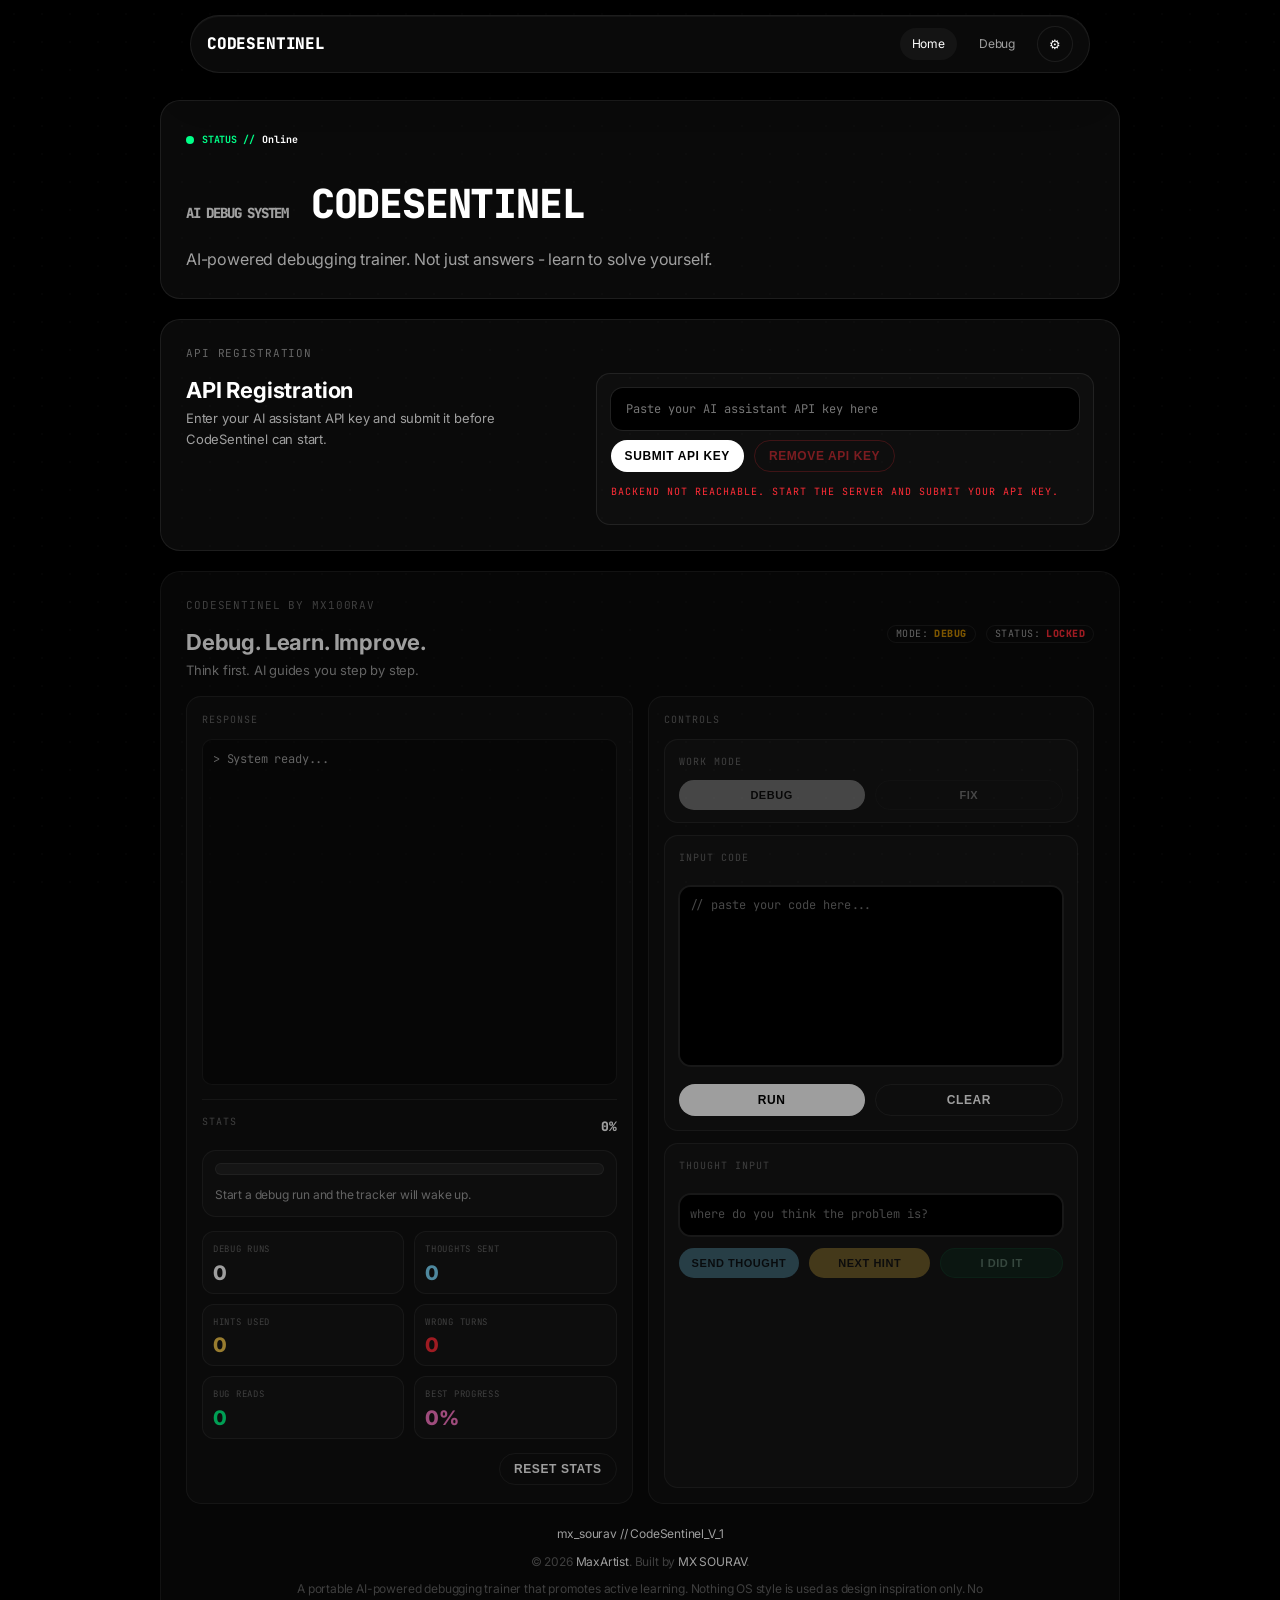
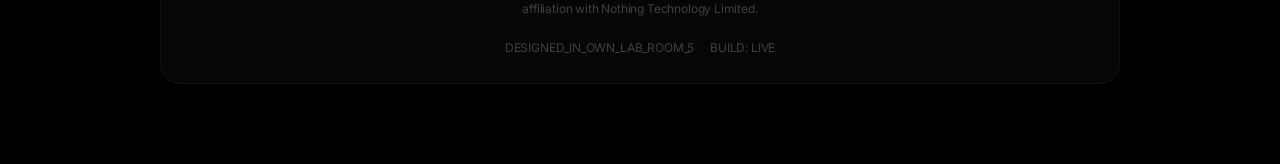
==== commit 99ae329c: "Move the project from an early guided-debug prototype into a more complete trial-launch build with s" ====
--- a/frontend/index.html
+++ b/frontend/index.html
@@ -1,133 +1,227 @@
-<!doctype html>
-<html lang="en" data-theme="dark">
-
-<head>
-    <meta charset="UTF-8" />
-    <meta name="viewport" content="width=device-width, initial-scale=1.0" />
-    <title>CodeSentinel</title>
-
-    <link rel="preconnect" href="https://fonts.googleapis.com" />
-    <link rel="preconnect" href="https://fonts.gstatic.com" crossorigin />
-    <link href="https://fonts.googleapis.com/css2?family=Inter&family=JetBrains+Mono&display=swap" rel="stylesheet" />
-
-    <link rel="stylesheet" href="style.css" />
-</head>
-
-<body>
-    <div class="nt-canvas"></div>
-
-    <nav id="mainNav">
-        <a class="nav-brand">CODESENTINEL</a>
-
-        <div class="nav-menu">
-            <a href="#home" class="nav-link active">Home</a>
-            <a href="#codesentinel" class="nav-link">Debug</a>
-        </div>
-
-        <div class="nav-actions">
-            <button class="theme-toggle" id="themeBtn">&#9881;</button>
-        </div>
-    </nav>
-
-    <main class="container">
-        <div class="grid-interface">
-            <section class="widget hero-widget" id="home">
-                <div class="hero-content">
-                    <div class="status-tag">
-                        <span class="red-dot"></span>
-                        <span>STATUS //</span>
-                        <span id="status-text">INITIALIZING</span>
+<!doctype html>
+<html lang="en" data-theme="dark">
+
+<head>
+    <meta charset="UTF-8" />
+    <meta name="viewport" content="width=device-width, initial-scale=1.0" />
+    <title>CodeSentinel</title>
+
+    <link rel="preconnect" href="https://fonts.googleapis.com" />
+    <link rel="preconnect" href="https://fonts.gstatic.com" crossorigin />
+    <link href="https://fonts.googleapis.com/css2?family=Inter&family=JetBrains+Mono&display=swap" rel="stylesheet" />
+
+    <link rel="stylesheet" href="style.css" />
+</head>
+
+<body>
+    <div class="nt-canvas"></div>
+
+    <nav id="mainNav">
+        <a class="nav-brand">CODESENTINEL</a>
+
+        <div class="nav-menu">
+            <a href="#home" class="nav-link active">Home</a>
+            <a href="#codesentinel" class="nav-link">Debug</a>
+        </div>
+
+        <div class="nav-actions">
+            <button class="theme-toggle" id="themeBtn">&#9881;</button>
+        </div>
+    </nav>
+
+    <main class="container">
+        <div class="grid-interface">
+            <section class="widget hero-widget" id="home">
+                <div class="hero-content">
+                    <div class="status-tag">
+                        <span class="red-dot"></span>
+                        <span>STATUS //</span>
+                        <span id="status-text">INITIALIZING</span>
+                    </div>
+
+                    <h1 class="hero-title">
+                        <span class="dot-matrix">AI DEBUG SYSTEM</span>
+                        CODESENTINEL
+                    </h1>
+
+                    <p class="hero-desc">
+                        AI-powered debugging trainer. Not just answers - learn to solve yourself.
+                    </p>
+                </div>
+            </section>
+
+            <section class="widget api-widget" id="api-registration">
+                <span class="label">API Registration</span>
+
+                <div class="api-register-card">
+                    <div class="api-register-copy">
+                        <h2 class="play-title">API Registration</h2>
+                        <p class="section-desc">Enter your AI assistant API key and submit it before CodeSentinel can start.</p>
                     </div>
 
-                    <h1 class="hero-title">
-                        <span class="dot-matrix">AI DEBUG SYSTEM</span>
-                        CODESENTINEL
-                    </h1>
-
-                    <p class="hero-desc">
-                        AI-powered debugging trainer. Not just answers - learn to solve yourself.
-                    </p>
-                </div>
-            </section>
-
-            <section class="widget codesentinel-widget" id="codesentinel">
-                <span class="label">CodeSentinel by MX100RAV</span>
-
-                <div class="play-header">
-                    <div>
-                        <h2 class="play-title">Debug. Learn. Improve.</h2>
-                        <p class="section-desc">Think first. AI guides you step by step.</p>
-                    </div>
-
-                    <div class="play-chips">
-                        <span class="chip">MODE: <b id="modeLabel">DEBUG</b></span>
-                        <span class="chip">STATUS: <b id="csStatus">IDLE</b></span>
-                    </div>
-                </div>
-
-                <div class="play-grid">
-                    <div class="play-panel">
-                        <div class="mono">Response</div>
-                        <div id="chatBox">&gt; System ready...</div>
-                    </div>
-
-                    <div class="play-panel">
-                        <div class="mono">Input Code</div>
-
-                        <textarea id="codeInput" placeholder="// paste your code here..."></textarea>
-
-                        <input id="thoughtInput" class="coach-input" type="text"
-                            placeholder="where do you think the problem is?" />
-
-                        <div class="btn-row">
-                            <button class="btn-system" onclick="sendCode()">Run</button>
-                            <button class="btn-system btn-ghost" onclick="clearChat()">Clear</button>
+                    <div class="api-register-form">
+                        <input id="apiKeyInput" class="api-key-input" type="password" placeholder="Paste your AI assistant API key here" />
+                        <div class="btn-row api-register-actions">
+                            <button class="btn-system" id="apiSubmitBtn" onclick="submitApiKey()">Submit API Key</button>
+                            <button class="api-remove-btn" id="apiRemoveBtn" onclick="removeApiKey()">Remove API Key</button>
                         </div>
-
-                        <div class="btn-row coach-actions">
-                            <button class="btn-system btn-mini btn-ghost" id="thoughtBtn" onclick="submitThought()"
-                                disabled>Send Thought</button>
-                            <button class="btn-system btn-mini" id="hintBtn" onclick="nextHint()" disabled>Next
-                                Hint</button>
-                            <button class="btn-system btn-mini btn-ghost" id="doneBtn" onclick="markDone()" disabled>I
-                                Did It</button>
-                        </div>
-
-                        <div class="mode-buttons">
-                            <button class="btn-system btn-mini" id="debugModeBtn"
-                                onclick="setMode('debug')">Debug</button>
-                            <button class="btn-system btn-mini btn-ghost" id="fixModeBtn"
-                                onclick="setMode('fix')">Fix</button>
-                        </div>
+                        <div class="mono api-register-status" id="apiStatusText">API key required before start.</div>
                     </div>
                 </div>
             </section>
 
-            <footer>
-                <div class="footer-left">
-                    <div class="footer-strong">
-                        mx_sourav // CodeSentinel_V_1
+            <section class="widget codesentinel-widget" id="codesentinel">
+                <span class="label">CodeSentinel by MX100RAV</span>
+
+                <div class="play-header">
+                    <div>
+                        <h2 class="play-title">Debug. Learn. Improve.</h2>
+                        <p class="section-desc">Think first. AI guides you step by step.</p>
+                    </div>
+
+                    <div class="play-chips">
+                        <span class="chip">MODE: <b id="modeLabel">DEBUG</b></span>
+                        <span class="chip">STATUS: <b id="csStatus">IDLE</b></span>
+                    </div>
+                </div>
+
+                <div class="play-grid">
+                    <div class="play-panel response-panel">
+                        <div class="mono">Response</div>
+                        <div id="chatBox">&gt; System ready...</div>
+
+                        <div class="stats-panel" id="statsPanel">
+                            <div class="stats-head">
+                                <div class="mono">Stats</div>
+                                <span class="stats-progress-text" id="statProgress">0%</span>
+                            </div>
+
+                            <div class="progress-wrap">
+                                <div class="progress-track">
+                                    <div class="progress-fill" id="progressFill"></div>
+                                </div>
+                                <div class="stats-note" id="statsNote">Start a debug run and the tracker will wake up.</div>
+                            </div>
+
+                            <div class="stats-grid">
+                                <div class="stat-item">
+                                    <span class="stat-label">Debug Runs</span>
+                                    <span class="stat-value" id="statRuns">0</span>
+                                </div>
+                                <div class="stat-item">
+                                    <span class="stat-label">Thoughts Sent</span>
+                                    <span class="stat-value" id="statThoughts">0</span>
+                                </div>
+                                <div class="stat-item">
+                                    <span class="stat-label">Hints Used</span>
+                                    <span class="stat-value" id="statHints">0</span>
+                                </div>
+                                <div class="stat-item">
+                                    <span class="stat-label">Wrong Turns</span>
+                                    <span class="stat-value stat-bad" id="statWrongTurns">0</span>
+                                </div>
+                                <div class="stat-item">
+                                    <span class="stat-label">Bug Reads</span>
+                                    <span class="stat-value stat-good" id="statBugReads">0</span>
+                                </div>
+                                <div class="stat-item">
+                                    <span class="stat-label">Best Progress</span>
+                                    <span class="stat-value" id="statBestProgress">0%</span>
+                                </div>
+                            </div>
+
+                            <div class="stats-actions">
+                                <button class="btn-system btn-tiny btn-ghost" id="resetStatsBtn">Reset Stats</button>
+                                <button class="btn-system btn-tiny btn-ghost" id="downloadStatsBtn">Download Stats</button>
+                            </div>
+                        </div>
+
+                        <div class="fix-results-panel" id="fixResultsPanel">
+                            <div class="fix-card fix-code-card">
+                                <div class="fix-card-head">
+                                    <div class="mono">Fixed Code</div>
+                                    <button class="copy-icon-btn" id="copyFixedCodeBtn" type="button" aria-label="Copy fixed code" title="Copy code">
+                                        <svg class="copy-icon copy-icon-default" width="16" height="16" viewBox="0 0 24 24" fill="none" stroke="currentColor" stroke-width="1.8" stroke-linecap="round" stroke-linejoin="round">
+                                            <rect x="9" y="9" width="10" height="10" rx="2"></rect>
+                                            <path d="M5 15V7a2 2 0 0 1 2-2h8"></path>
+                                        </svg>
+                                        <svg class="copy-icon copy-icon-done" width="16" height="16" viewBox="0 0 24 24" fill="none" stroke="currentColor" stroke-width="2" stroke-linecap="round" stroke-linejoin="round">
+                                            <path d="M20 6 9 17l-5-5"></path>
+                                        </svg>
+                                        <span class="sr-only">Copy fixed code</span>
+                                    </button>
+                                </div>
+                                <pre class="fix-output-box" id="fixedCodeBox">// fixed code will appear here...</pre>
+                            </div>
+
+                            <div class="fix-card change-log-card">
+                                <div class="mono">Change Log</div>
+                                <div class="change-log-box" id="changeLogBox">Fix mode will show what the AI changed here.</div>
+                            </div>
+                        </div>
                     </div>
-                    <div>
-                        &copy; <span id="yearNow">2026</span>
-                        <span class="footer-strong">MaxArtist</span>. Built by
-                        <a class="footer-link" href="https://github.com/mxsourav" target="_blank" rel="noopener">MX
-                            SOURAV</a>.
-                    </div>
-                    <div class="legal">
-                        A portable AI-powered debugging trainer that promotes active learning. Nothing OS style is used
-                        as design inspiration only. No affiliation with Nothing Technology Limited.
-                    </div>
-                </div>
-                <div class="footer-right">
-                    <span>DESIGNED_IN_OWN_LAB_ROOM_5</span>
-                    <span>BUILD: <span id="buildStamp">LIVE</span></span>
-                </div>
-            </footer>
-        </div>
-    </main>
-
-    <script src="app.js"></script>
-</body>
-
-</html>+
+                    <div class="play-panel input-panel">
+                        <div class="mono panel-main-label">Controls</div>
+                        <div class="input-stack">
+                            <div class="control-card mode-card">
+                                <div class="mono">Work Mode</div>
+                                <div class="mode-buttons mode-card-buttons">
+                                    <button class="btn-system btn-mini" id="debugModeBtn" onclick="setMode('debug')">Debug</button>
+                                    <button class="btn-system btn-mini btn-ghost" id="fixModeBtn" onclick="setMode('fix')">Fix</button>
+                                </div>
+                            </div>
+
+                            <div class="control-card">
+                                <div class="mono">Input Code</div>
+                                <textarea id="codeInput" placeholder="// paste your code here..."></textarea>
+                                <div class="btn-row input-actions">
+                                    <button class="btn-system" onclick="sendCode()">Run</button>
+                                    <button class="btn-system btn-ghost" onclick="clearChat()">Clear</button>
+                                </div>
+                            </div>
+
+                            <div class="control-card">
+                                <div class="mono">Thought Input</div>
+                                <textarea id="thoughtInput" class="coach-input"
+                                    placeholder="where do you think the problem is?"></textarea>
+                                <div class="btn-row coach-actions">
+                                    <button class="btn-system btn-mini btn-ghost" id="thoughtBtn" onclick="submitThought()" disabled>Send Thought</button>
+                                    <button class="btn-system btn-mini" id="hintBtn" onclick="nextHint()" disabled>Next Hint</button>
+                                    <button class="btn-system btn-mini btn-ghost" id="doneBtn" onclick="markDone()" disabled>I Did It</button>
+                                </div>
+                            </div>
+                        </div>
+                    </div>
+                </div>
+            <footer>
+                <div class="footer-left">
+                    <div class="footer-strong">
+                        mx_sourav // CodeSentinel_V_1
+                    </div>
+                    <div>
+                        &copy; <span id="yearNow">2026</span>
+                        <span class="footer-strong">MaxArtist</span>. Built by
+                        <a class="footer-link" href="https://github.com/mxsourav" target="_blank" rel="noopener">MX
+                            SOURAV</a>.
+                    </div>
+                    <div class="legal">
+                        A portable AI-powered debugging trainer that promotes active learning. Nothing OS style is used
+                        as design inspiration only. No affiliation with Nothing Technology Limited.
+                    </div>
+                </div>
+                <div class="footer-right">
+                    <span>DESIGNED_IN_OWN_LAB_ROOM_5</span>
+                    <span>BUILD: <span id="buildStamp">LIVE</span></span>
+                </div>
+            </footer>
+        </div>
+    </main>
+
+    <script src="app.js"></script>
+</body>
+
+</html>
+
+
+
--- a/frontend/style.css
+++ b/frontend/style.css
@@ -1,302 +1,308 @@
-/* ===== THEME TOKENS ===== */
-:root {
-  --bg: #000;
-  --surface-low: #0a0a0a;
-  --surface-mid: #141414;
-  --surface-high: #1f1f1f;
-
-  --text-main: #fff;
-  --text-dim: #a0a0a0;
-  --text-muted: #666;
-
-  --nothing-red: #ff2d37;
-  --nothing-green: #00ff88;
-  --glass-border: rgba(255, 255, 255, 0.08);
-  --glass-bg: rgba(255, 255, 255, 0.04);
-
-  --ease: cubic-bezier(0.2, 0.8, 0.2, 1);
-  --transition: 0.5s var(--ease);
-
-  --dot-bg: radial-gradient(circle, rgba(255, 255, 255, 0.08) 1px, transparent 1px);
-}
-
-[data-theme="light"] {
-  --bg: #f4f4f4;
-  --surface-low: #fff;
-  --surface-mid: #eee;
-  --surface-high: #e0e0e0;
-
-  --text-main: #000;
-  --text-dim: #444;
-  --text-muted: #777;
-
-  --glass-border: rgba(0, 0, 0, 0.08);
-  --glass-bg: rgba(0, 0, 0, 0.03);
-
-  --dot-bg: radial-gradient(circle, rgba(0, 0, 0, 0.08) 1px, transparent 1px);
-}
-
-/* ===== RESET ===== */
-* {
-  margin: 0;
-  padding: 0;
-  box-sizing: border-box;
-  -webkit-font-smoothing: antialiased;
-  -moz-osx-font-smoothing: grayscale;
-}
-
-html {
-  scroll-behavior: smooth;
-}
-
-body {
-  font-family: "Inter", system-ui, -apple-system, sans-serif;
-  background: var(--bg);
-  color: var(--text-main);
-  line-height: 1.62;
-  letter-spacing: -0.011em;
-  overflow-x: hidden;
-  transition: background-color 0.6s var(--ease), color 0.6s var(--ease);
-}
-
-/* ===== BACKGROUND ===== */
-.nt-canvas {
-  position: fixed;
-  inset: 0;
-  background-image: var(--dot-bg);
-  background-size: 28px 28px;
-  opacity: 0.2;
-  z-index: -1;
-  pointer-events: none;
-}
-
-/* ===== NAVBAR ===== */
-nav {
-  position: fixed;
-  top: 15px;
-  left: 50%;
-  transform: translateX(-50%);
-  width: 90%;
-  max-width: 900px;
-
-  display: flex;
-  align-items: center;
-  gap: 10px;
-
-  padding: 10px 16px;
-
-  border-radius: 999px;
-  background: var(--glass-bg);
-  backdrop-filter: blur(32px);
-  -webkit-backdrop-filter: blur(32px);
-  border: 1px solid var(--glass-border);
-  box-shadow: 0 20px 40px -10px rgba(0, 0, 0, 0.6), inset 0 1px 1px rgba(255, 255, 255, 0.05);
-  transition: background 0.4s var(--ease), border-color 0.4s var(--ease), box-shadow 0.4s var(--ease), color 0.4s var(--ease);
-}
-
-.nav-brand {
-  font-weight: 800;
-  font-family: "JetBrains Mono", monospace;
-  color: var(--text-main);
-  transition: color var(--transition), background var(--transition);
-  margin-right: auto;
-}
-
-.nav-menu {
-  display: flex;
-  gap: 10px;
-  margin-left: auto;
-}
-
-.nav-actions {
-  display: flex;
-  align-items: center;
-  gap: 8px;
-}
-
-.nav-link {
-  text-decoration: none;
-  color: var(--text-dim);
-  font-size: 12px;
-  padding: 6px 12px;
-  border-radius: 20px;
-  transition: background var(--transition), color var(--transition);
-}
-
-.nav-link:hover,
-.nav-link.active {
-  background: var(--surface-mid);
-  color: var(--text-main);
-}
-
-.theme-toggle {
-  width: 36px;
-  height: 36px;
-  padding: 0;
-  border-radius: 50%;
-  border: 1px solid var(--glass-border);
-  background: var(--surface-low);
-  color: var(--text-main);
-  display: inline-flex;
-  align-items: center;
-  justify-content: center;
-  flex-shrink: 0;
-  cursor: pointer;
-  transition: background var(--transition), border-color var(--transition), color var(--transition), transform 0.2s ease;
-}
-
-.theme-toggle:hover {
-  background: var(--surface-mid);
-  border-color: var(--text-dim);
-}
-
-/* ===== LAYOUT ===== */
-.container {
-  max-width: 1000px;
-  margin: auto;
-  padding: 100px 20px 60px;
-}
-
-.grid-interface {
-  display: block;
-}
-
-.widget {
-  background: var(--glass-bg);
-  border: 1px solid var(--glass-border);
-  border-radius: 20px;
-  padding: 25px;
-  margin-bottom: 20px;
-  transition: background var(--transition), border-color var(--transition), color var(--transition);
-}
-
-/* ===== HERO ===== */
-.hero-title {
-  font-size: 40px;
-  margin-bottom: 10px;
-  color: var(--text-main);
-  letter-spacing: -0.03em;
-  font-family: "JetBrains Mono", monospace;
-  font-weight: 800;
-}
-
-.dot-matrix {
-  font-size: 14px;
-  color: var(--text-dim);
-  font-family: "JetBrains Mono", monospace;
-}
-
-.hero-desc {
-  color: var(--text-dim);
-}
-
-/* ===== STATUS ===== */
-.status-tag {
-  display: inline-flex;
-  align-items: center;
-  gap: 8px;
-  font-family: "JetBrains Mono", monospace;
-  font-size: 10px;
-  color: var(--nothing-green);
-  background: transparent;
-  padding: 6px 0;
-  width: fit-content;
-  margin-bottom: 18px;
-  font-weight: 700;
-  white-space: nowrap;
-  user-select: none;
-  border: none;
-}
-
-.red-dot {
-  width: 8px;
-  height: 8px;
-  background: var(--nothing-green);
-  border-radius: 50%;
-  display: inline-block;
-  flex-shrink: 0;
-  animation: strobe 2s infinite;
-}
-
-#status-text {
-  display: inline-block;
-  min-width: 140px;
-  color: var(--text-main);
-}
-
-/* ===== LABEL ===== */
-.label {
-  font-size: 11px;
-  color: var(--text-muted);
-  margin-bottom: 10px;
-  display: block;
-  font-family: "JetBrains Mono", monospace;
-  letter-spacing: 0.08em;
-  text-transform: uppercase;
-}
-
-/* ===== HEADER ===== */
-.play-header {
-  display: flex;
-  justify-content: space-between;
-  margin-bottom: 15px;
-  gap: 12px;
-  flex-wrap: wrap;
-}
-
-.play-title {
-  font-size: 22px;
-  color: var(--text-main);
-}
-
-.section-desc {
-  font-size: 13px;
-  color: var(--text-dim);
-}
-
-.play-chips {
-  display: flex;
-  gap: 10px;
-  flex-wrap: wrap;
-}
-
-.chip {
-  display: inline-flex;
-  align-items: center;
-  gap: 6px;
-  padding: 0 8px;
-  height: 18px;
-  border-radius: 20px;
-  font-size: 10px;
-  color: var(--text-dim);
-  background: transparent;
-  border: 1px solid var(--glass-border);
-  font-family: "JetBrains Mono", monospace;
-  text-transform: uppercase;
-  letter-spacing: 0.05em;
-  line-height: 1;
-  white-space: nowrap;
-}
-
-.chip b {
-  font-weight: 800;
-  font-size: 10px;
-  line-height: 1;
-}
-
-
-
-/* ===== GRID ===== */
-.play-grid {
-  display: grid;
-  grid-template-columns: 1fr 1fr;
-  gap: 15px;
-}
-
-@media (max-width: 800px) {
-  .play-grid {
-    grid-template-columns: 1fr;
-  }
+/* ===== THEME TOKENS ===== */
+:root {
+  --bg: #000;
+  --surface-low: #0a0a0a;
+  --surface-mid: #141414;
+  --surface-high: #1f1f1f;
+
+  --text-main: #fff;
+  --text-dim: #a0a0a0;
+  --text-muted: #666;
+
+  --nothing-red: #ff2d37;
+  --nothing-green: #00ff88;
+  --glass-border: rgba(255, 255, 255, 0.08);
+  --glass-bg: rgba(255, 255, 255, 0.04);
+
+  --ease: cubic-bezier(0.2, 0.8, 0.2, 1);
+  --transition: 0.5s var(--ease);
+
+  --dot-bg: radial-gradient(circle, rgba(255, 255, 255, 0.08) 1px, transparent 1px);
+}
+
+[data-theme="light"] {
+  --bg: #f4f4f4;
+  --surface-low: #fff;
+  --surface-mid: #eee;
+  --surface-high: #e0e0e0;
+
+  --text-main: #000;
+  --text-dim: #444;
+  --text-muted: #777;
+
+  --glass-border: rgba(0, 0, 0, 0.08);
+  --glass-bg: rgba(0, 0, 0, 0.03);
+
+  --dot-bg: radial-gradient(circle, rgba(0, 0, 0, 0.08) 1px, transparent 1px);
+}
+
+/* ===== RESET ===== */
+* {
+  margin: 0;
+  padding: 0;
+  box-sizing: border-box;
+  -webkit-font-smoothing: antialiased;
+  -moz-osx-font-smoothing: grayscale;
+}
+
+html {
+  scroll-behavior: smooth;
+}
+
+body {
+  font-family: "Inter", system-ui, -apple-system, sans-serif;
+  background: var(--bg);
+  color: var(--text-main);
+  line-height: 1.62;
+  letter-spacing: -0.011em;
+  overflow-x: hidden;
+  transition: background-color 0.6s var(--ease), color 0.6s var(--ease);
+}
+
+/* ===== BACKGROUND ===== */
+.nt-canvas {
+  position: fixed;
+  inset: 0;
+  background-image: var(--dot-bg);
+  background-size: 28px 28px;
+  opacity: 0.2;
+  z-index: -1;
+  pointer-events: none;
+}
+
+/* ===== NAVBAR ===== */
+nav {
+  position: fixed;
+  top: 15px;
+  left: 50%;
+  transform: translateX(-50%);
+  width: 90%;
+  max-width: 900px;
+  z-index: 9999;
+
+  display: flex;
+  align-items: center;
+  gap: 10px;
+
+  padding: 10px 16px;
+
+  border-radius: 999px;
+  background: var(--glass-bg);
+  backdrop-filter: blur(32px);
+  -webkit-backdrop-filter: blur(32px);
+  border: 1px solid var(--glass-border);
+  box-shadow: 0 20px 40px -10px rgba(0, 0, 0, 0.6), inset 0 1px 1px rgba(255, 255, 255, 0.05);
+  transition: background 0.4s var(--ease), border-color 0.4s var(--ease), box-shadow 0.4s var(--ease), color 0.4s var(--ease);
+}
+
+.nav-brand {
+  font-weight: 800;
+  font-family: "JetBrains Mono", monospace;
+  color: var(--text-main);
+  transition: color var(--transition), background var(--transition);
+  margin-right: auto;
+}
+
+.nav-menu {
+  display: flex;
+  gap: 10px;
+  margin-left: auto;
+}
+
+.nav-actions {
+  display: flex;
+  align-items: center;
+  gap: 8px;
+}
+
+.nav-link {
+  text-decoration: none;
+  color: var(--text-dim);
+  font-size: 12px;
+  padding: 6px 12px;
+  border-radius: 20px;
+  transition: background var(--transition), color var(--transition);
+}
+
+.nav-link:hover,
+.nav-link.active {
+  background: var(--surface-mid);
+  color: var(--text-main);
+}
+
+.theme-toggle {
+  width: 36px;
+  height: 36px;
+  padding: 0;
+  border-radius: 50%;
+  border: 1px solid var(--glass-border);
+  background: var(--surface-low);
+  color: var(--text-main);
+  display: inline-flex;
+  align-items: center;
+  justify-content: center;
+  flex-shrink: 0;
+  cursor: pointer;
+  transition: background var(--transition), border-color var(--transition), color var(--transition), transform 0.2s ease;
+}
+
+.theme-toggle:hover {
+  background: var(--surface-mid);
+  border-color: var(--text-dim);
+}
+
+/* ===== LAYOUT ===== */
+.container {
+  max-width: 1000px;
+  margin: auto;
+  padding: 100px 20px 60px;
+}
+
+.grid-interface {
+  display: block;
+}
+
+.widget {
+  background: var(--glass-bg);
+  border: 1px solid var(--glass-border);
+  border-radius: 20px;
+  padding: 25px;
+  margin-bottom: 20px;
+  transition: background var(--transition), border-color var(--transition), color var(--transition);
+}
+
+/* ===== HERO ===== */
+.hero-title {
+  font-size: 40px;
+  margin-bottom: 10px;
+  color: var(--text-main);
+  letter-spacing: -0.03em;
+  font-family: "JetBrains Mono", monospace;
+  font-weight: 800;
+}
+
+.dot-matrix {
+  font-size: 14px;
+  color: var(--text-dim);
+  font-family: "JetBrains Mono", monospace;
+}
+
+.hero-desc {
+  color: var(--text-dim);
+}
+
+/* ===== STATUS ===== */
+.status-tag {
+  display: inline-flex;
+  align-items: center;
+  gap: 8px;
+  font-family: "JetBrains Mono", monospace;
+  font-size: 10px;
+  color: var(--nothing-green);
+  background: transparent;
+  padding: 6px 0;
+  width: fit-content;
+  margin-bottom: 18px;
+  font-weight: 700;
+  white-space: nowrap;
+  user-select: none;
+  border: none;
+}
+
+.red-dot {
+  width: 8px;
+  height: 8px;
+  background: var(--nothing-green);
+  border-radius: 50%;
+  display: inline-block;
+  flex-shrink: 0;
+  animation: strobe 2s infinite;
+}
+
+#status-text {
+  display: inline-block;
+  min-width: 140px;
+  color: var(--text-main);
+}
+
+/* ===== LABEL ===== */
+.label {
+  font-size: 11px;
+  color: var(--text-muted);
+  margin-bottom: 10px;
+  display: block;
+  font-family: "JetBrains Mono", monospace;
+  letter-spacing: 0.08em;
+  text-transform: uppercase;
+}
+
+/* ===== HEADER ===== */
+.play-header {
+  display: flex;
+  justify-content: space-between;
+  margin-bottom: 15px;
+  gap: 12px;
+  flex-wrap: wrap;
+}
+
+.play-title {
+  font-size: 22px;
+  color: var(--text-main);
+}
+
+.section-desc {
+  font-size: 13px;
+  color: var(--text-dim);
+}
+
+.play-chips {
+  display: flex;
+  gap: 10px;
+  flex-wrap: wrap;
+}
+
+.chip {
+  display: inline-flex;
+  align-items: center;
+  gap: 6px;
+  padding: 0 8px;
+  height: 18px;
+  border-radius: 20px;
+  font-size: 10px;
+  color: var(--text-dim);
+  background: transparent;
+  border: 1px solid var(--glass-border);
+  font-family: "JetBrains Mono", monospace;
+  text-transform: uppercase;
+  letter-spacing: 0.05em;
+  line-height: 1;
+  white-space: nowrap;
+}
+
+.chip b {
+  font-weight: 800;
+  font-size: 10px;
+  line-height: 1;
+}
+
+
+
+/* ===== GRID ===== */
+.play-grid {
+  display: grid;
+  grid-template-columns: 1fr 1fr;
+  gap: 15px;
+}
+
+@media (max-width: 800px) {
+  .play-grid {
+    grid-template-columns: 1fr;
+  }
+}
+
+.codesentinel-widget {
+  --codesentinel-debug-height: 808px;
+  --codesentinel-fix-height: 808px;
 }
 
 /* ===== PANEL ===== */
@@ -305,297 +311,1226 @@
   border: 1px solid var(--glass-border);
   border-radius: 15px;
   padding: 15px;
-  transition: background var(--transition), border-color var(--transition);
-}
-
-.mono {
-  font-family: "JetBrains Mono", monospace;
-  font-size: 10px;
-  text-transform: uppercase;
-  letter-spacing: 0.1em;
-  color: var(--text-muted);
+  transition: background var(--transition), border-color var(--transition), transform 0.35s var(--ease);
+}
+
+.response-panel {
+  display: flex;
+  flex-direction: column;
+  height: var(--codesentinel-debug-height);
+  min-height: var(--codesentinel-debug-height);
+}
+
+.input-panel {
+  display: flex;
+  flex-direction: column;
+  height: var(--codesentinel-debug-height);
+  min-height: var(--codesentinel-debug-height);
+  padding: 15px;
+}
+
+.codesentinel-widget.mode-fix .response-panel,
+.codesentinel-widget.mode-fix .input-panel {
+  height: var(--codesentinel-fix-height);
+  min-height: var(--codesentinel-fix-height);
+}
+
+.input-stack {
+  display: flex;
+  flex-direction: column;
+  flex: 1 1 auto;
+  gap: 12px;
+}
+
+.panel-main-label {
   margin-bottom: 10px;
 }
 
-/* ===== CHAT ===== */
-#chatBox {
-  height: 220px;
-  overflow-y: auto;
-  background: rgba(0, 0, 0, 0.4);
-  padding: 10px;
-  border-radius: 10px;
-  font-family: "JetBrains Mono", monospace;
-  font-size: 12px;
-  color: var(--text-dim);
+.fix-panel-label {
+  margin-bottom: 2px;
+}
+
+.api-register-card {
+  display: grid;
+  grid-template-columns: 1.1fr 1.4fr;
+  gap: 18px;
+  align-items: start;
+}
+
+.api-register-form {
+  padding: 14px;
+  border-radius: 14px;
   border: 1px solid var(--glass-border);
-  white-space: normal;
-}
-
-/* ===== INPUT ===== */
-#codeInput,
-.coach-input {
+  background: rgba(255, 255, 255, 0.02);
+}
+
+.api-key-input {
   width: 100%;
-  margin-top: 10px;
   background: var(--bg);
-  border: 1px solid var(--glass-border);
-  border-radius: 10px;
-  padding: 10px;
+  border: 1px solid transparent;
+  border-radius: 12px;
+  padding: 12px 14px;
   color: var(--text-main);
   font-family: "JetBrains Mono", monospace;
   font-size: 12px;
-  transition: background var(--transition), border-color var(--transition), color var(--transition);
-}
-
-#codeInput {
-  height: 180px;
-  resize: none;
-}
-
-.coach-input {
-  height: 42px;
-}
-
-#codeInput:focus,
-.coach-input:focus {
+  box-shadow: 0 0 0 1px var(--glass-border);
+  transition: background var(--transition), color var(--transition), box-shadow 0.22s var(--ease);
+}
+
+.api-key-input:focus {
   outline: none;
-  border-color: var(--nothing-red);
-}
-
-/* ===== BUTTONS ===== */
-.btn-row {
-  margin-top: 10px;
-  display: flex;
-  gap: 10px;
-  flex-wrap: wrap;
-}
-
-.mode-buttons {
-  margin-top: 10px;
-  display: flex;
-  gap: 10px;
-  flex-wrap: wrap;
-}
-
-.coach-actions {
+  box-shadow: 0 0 0 1px var(--nothing-green);
+}
+
+.api-register-actions {
   margin-top: 12px;
 }
 
-.btn-system {
-  background: var(--text-main);
-  color: var(--bg);
-  border: none;
+.api-remove-btn {
+  background: transparent;
+  color: var(--nothing-red);
+  border: 1px solid rgba(255, 45, 55, 0.45);
   padding: 8px 14px;
-  border-radius: 20px;
+  border-radius: 999px;
   font-size: 12px;
   cursor: pointer;
   font-weight: 700;
   text-transform: uppercase;
   letter-spacing: 0.05em;
-  transition: background var(--transition), color var(--transition), border-color var(--transition), opacity var(--transition);
-}
-
-.btn-system:hover {
-  background: var(--nothing-red);
-  color: #fff;
-}
-
-.btn-system:disabled {
-  opacity: 0.4;
+  transition: color var(--transition), border-color var(--transition), background var(--transition), opacity var(--transition);
+}
+
+.api-remove-btn:hover:not(:disabled) {
+  background: rgba(255, 45, 55, 0.08);
+  border-color: rgba(255, 45, 55, 0.72);
+}
+
+.api-remove-btn:disabled {
+  opacity: 0.45;
   cursor: not-allowed;
 }
 
-.btn-system:disabled:hover {
-  background: var(--text-main);
-  color: var(--bg);
-}
-
-.btn-ghost {
+.api-register-status {
+  margin-top: 12px;
+  color: var(--text-dim);
+}
+
+.api-register-status.is-ready {
+  color: var(--nothing-green);
+}
+
+.api-register-status.is-error {
+  color: var(--nothing-red);
+}
+
+.codesentinel-widget.is-locked {
+  opacity: 0.62;
+}
+
+.codesentinel-widget.is-locked .play-panel,
+.codesentinel-widget.is-locked .play-chips {
+  pointer-events: none;
+}
+
+.control-card {
+  width: 100%;
+  padding: 14px;
+  border-radius: 14px;
+  border: 1px solid var(--glass-border);
+  background: rgba(255, 255, 255, 0.02);
+  transition: background var(--transition), border-color var(--transition), transform 0.3s var(--ease);
+}
+
+.input-stack .control-card:last-child {
+  display: flex;
+  flex: 1 1 auto;
+  flex-direction: column;
+  min-height: 0;
+}
+
+.mode-card {
+  padding-bottom: 12px;
+}
+
+.mono {
+  font-family: "JetBrains Mono", monospace;
+  font-size: 10px;
+  text-transform: uppercase;
+  letter-spacing: 0.1em;
+  color: var(--text-muted);
+  margin-bottom: 10px;
+}
+
+/* ===== CHAT ===== */
+#chatBox {
+  height: 304px;
+  overflow-y: auto;
+  background: rgba(0, 0, 0, 0.4);
+  padding: 10px;
+  border-radius: 10px;
+  font-family: "JetBrains Mono", monospace;
+  font-size: 12px;
+  color: var(--text-dim);
+  border: 1px solid var(--glass-border);
+  white-space: normal;
+}
+
+.codesentinel-widget.mode-debug #chatBox {
+  height: 346px;
+}
+
+.chat-line {
+  margin-top: 8px;
+  padding: 8px 10px;
+  border-radius: 10px;
+  line-height: 1.6;
+}
+
+.chat-line:first-child {
+  margin-top: 0;
+}
+
+.chat-ai-reply {
+  color: #9fd7ff;
+  background: rgba(77, 163, 255, 0.08);
+  border: 1px solid rgba(77, 163, 255, 0.18);
+}
+
+.chat-user-thought {
+  color: var(--text-main);
+  background: rgba(255, 255, 255, 0.03);
+  border: 1px solid rgba(255, 255, 255, 0.04);
+}
+
+.chat-clean-reply {
+  color: var(--nothing-green);
+  background: rgba(0, 255, 136, 0.08);
+  border: 1px solid rgba(0, 255, 136, 0.18);
+}
+
+.chat-hint-reply {
+  color: #ffe07a;
+  background: rgba(245, 200, 76, 0.1);
+  border: 1px solid rgba(245, 200, 76, 0.24);
+}
+
+.chat-hint-icon {
+  margin-right: 6px;
+}
+
+.chat-wrong-reply {
+  color: #ff9aa1;
+  background: rgba(255, 45, 55, 0.08);
+  border: 1px solid rgba(255, 45, 55, 0.2);
+}
+
+/* ===== INPUT ===== */
+#codeInput,
+.coach-input {
+  width: 100%;
+  margin-top: 10px;
+  background: var(--bg);
+  border: 1px solid transparent;
+  border-radius: 12px;
+  padding: 10px;
+  color: var(--text-main);
+  font-family: "JetBrains Mono", monospace;
+  font-size: 12px;
+  transition: background var(--transition), border-color var(--transition), color var(--transition), height 0.22s var(--ease), min-height 0.22s var(--ease), max-height 0.22s var(--ease), box-shadow 0.22s var(--ease);
+  scrollbar-gutter: stable;
+  appearance: none;
+  -webkit-appearance: none;
+  background-clip: padding-box;
+  box-shadow: 0 0 0 1px var(--glass-border);
+}
+
+#codeInput {
+  height: 180px;
+  resize: none;
+  overflow: auto;
+}
+
+.coach-input {
+  min-height: 42px;
+  max-height: 238px;
+  height: 42px;
+  resize: none;
+  overflow-y: hidden;
+  overflow-x: hidden;
+  line-height: 18px;
+}
+
+#codeInput,
+.coach-input {
+  scrollbar-width: thin;
+  scrollbar-color: rgba(255, 255, 255, 0.16) transparent;
+}
+
+#codeInput::-webkit-scrollbar,
+.coach-input::-webkit-scrollbar {
+  width: 8px;
+}
+
+#codeInput::-webkit-scrollbar-track,
+.coach-input::-webkit-scrollbar-track {
   background: transparent;
-  color: var(--text-main);
-  border: 1px solid var(--glass-border);
-}
-
+  border-radius: 999px;
+  margin: 6px 0;
+}
+
+#codeInput::-webkit-scrollbar-thumb,
+.coach-input::-webkit-scrollbar-thumb {
+  background: rgba(255, 255, 255, 0.16);
+  border-radius: 999px;
+  border: 2px solid transparent;
+  background-clip: padding-box;
+}
+
+#codeInput::-webkit-scrollbar-corner,
+.coach-input::-webkit-scrollbar-corner {
+  background: transparent;
+}
+
+#codeInput:focus,
+.coach-input:focus {
+  outline: none;
+  box-shadow: 0 0 0 1px var(--nothing-red);
+}
+
+/* ===== BUTTONS ===== */
+.btn-row {
+  margin-top: 10px;
+  display: flex;
+  gap: 10px;
+  flex-wrap: wrap;
+  width: 100%;
+}
+
+.mode-buttons {
+  margin-top: 10px;
+  display: flex;
+  gap: 10px;
+  flex-wrap: wrap;
+  width: 100%;
+}
+
+.mode-card-buttons,
+.input-actions,
+.coach-actions {
+  width: 100%;
+}
+
+.mode-card-buttons .btn-system,
+.input-actions .btn-system,
+.coach-actions .btn-system {
+  flex: 1 1 0;
+  justify-content: center;
+}
+
+.coach-actions {
+  margin-top: 12px;
+}
+
+.btn-system {
+  background: var(--text-main);
+  color: var(--bg);
+  border: none;
+  padding: 8px 14px;
+  border-radius: 20px;
+  font-size: 12px;
+  cursor: pointer;
+  font-weight: 700;
+  text-transform: uppercase;
+  letter-spacing: 0.05em;
+  transition: background var(--transition), border-color var(--transition), color var(--transition);
+}
+
+.btn-system {
+  background: var(--text-main);
+  color: var(--bg);
+  border: none;
+  padding: 8px 14px;
+  border-radius: 20px;
+  font-size: 12px;
+  cursor: pointer;
+  font-weight: 700;
+  text-transform: uppercase;
+  letter-spacing: 0.05em;
+  transition: background var(--transition), color var(--transition), border-color var(--transition), opacity var(--transition);
+}
+
+.btn-system:hover {
+  background: var(--nothing-red);
+  color: #fff;
+}
+
+.btn-system:disabled {
+  opacity: 0.4;
+  cursor: not-allowed;
+}
+
+.btn-system:disabled:hover {
+  background: var(--text-main);
+  color: var(--bg);
+}
+
+.btn-ghost {
+  background: transparent;
+  color: var(--text-main);
+  border: 1px solid var(--glass-border);
+}
+
 .btn-ghost:disabled:hover {
   background: transparent;
   color: var(--text-main);
 }
 
-.btn-mini {
-  padding: 8px 12px;
-  font-size: 11px;
-}
-
-/* ===== FOOTER ===== */
-footer {
-  text-align: center;
-  font-size: 12px;
-  color: var(--text-muted);
-  margin-top: 20px;
-  transition: color var(--transition);
-  display: flex;
-  justify-content: center;
-  gap: 20px;
-  flex-wrap: wrap;
-}
-
+#thoughtBtn {
+  background: #7fdcff;
+  color: #07131a;
+  border: none;
+}
+
+#thoughtBtn:hover:not(:disabled) {
+  background: #9fe7ff;
+  color: #07131a;
+}
+
+#hintBtn {
+  background: #f5c84c;
+  color: #161616;
+  border: none;
+}
+
+#hintBtn:hover:not(:disabled) {
+  background: #ffd868;
+  color: #111;
+}
+
+#doneBtn {
+  background: rgba(0, 255, 136, 0.16);
+  color: #baffdc;
+  border: 1px solid rgba(0, 255, 136, 0.22);
+}
+
+#doneBtn:hover:not(:disabled) {
+  background: rgba(0, 255, 136, 0.22);
+  color: #d7ffeb;
+  border-color: rgba(0, 255, 136, 0.28);
+}
+
+#doneBtn:disabled:hover,
+#hintBtn:disabled:hover,
+#thoughtBtn:disabled:hover {
+  background: inherit;
+  color: inherit;
+}
+
+[data-theme="light"] #thoughtBtn {
+  background: #0f6fb2;
+  color: #fff;
+}
+
+[data-theme="light"] #thoughtBtn:hover:not(:disabled) {
+  background: #1f82c7;
+}
+
+[data-theme="light"] #hintBtn {
+  background: #e3b734;
+  color: #111;
+}
+
+[data-theme="light"] #hintBtn:hover:not(:disabled) {
+  background: #edc85b;
+}
+
+[data-theme="light"] #doneBtn {
+  background: rgba(31, 122, 70, 0.12);
+  color: #2a7b4e;
+  border: 1px solid rgba(31, 122, 70, 0.2);
+}
+
+[data-theme="light"] #doneBtn:hover:not(:disabled) {
+  background: rgba(31, 122, 70, 0.18);
+  color: #1f6b42;
+  border-color: rgba(31, 122, 70, 0.26);
+}
+
+.btn-mini {
+  padding: 8px 12px;
+  font-size: 11px;
+}
+
+/* ===== FOOTER ===== */
+footer {
+  text-align: center;
+  font-size: 12px;
+  color: var(--text-muted);
+  margin-top: 20px;
+  transition: color var(--transition);
+  display: flex;
+  justify-content: center;
+  gap: 20px;
+  flex-wrap: wrap;
+}
+
 .footer-left {
   display: flex;
   flex-direction: column;
   gap: 8px;
   max-width: 720px;
   align-items: center;
-}
-
+}
+
 .footer-right {
   display: flex;
   gap: 16px;
   flex-wrap: wrap;
   justify-content: center;
   width: 100%;
-}
-
-.footer-strong {
-  color: var(--text-main);
-}
-
-.footer-link {
-  color: var(--text-main);
-  text-decoration: none;
-}
-
+}
+
+.footer-strong {
+  color: var(--text-main);
+}
+
+.footer-link {
+  color: var(--text-main);
+  text-decoration: none;
+}
+
 .legal {
   color: var(--text-muted);
   text-align: center;
-}
-
-/* ===== MOBILE ===== */
-@media (max-width: 600px) {
-  .hero-title {
-    font-size: 28px;
-  }
-
-  #chatBox {
-    height: 180px;
-  }
-
-  #codeInput {
-    height: 140px;
-  }
-
-  nav {
-    width: calc(100% - 20px);
-    padding: 10px 12px;
-  }
-
-  .nav-menu {
-    gap: 6px;
-  }
-
-  .nav-link {
-    padding: 1px 10px;
-    font-size: 11px;
-  }
-}
-
-/* ===== SCROLLBAR ===== */
-::-webkit-scrollbar {
-  width: 6px;
-}
-
-::-webkit-scrollbar-track {
-  background: var(--bg);
-}
-
-::-webkit-scrollbar-thumb {
-  background: var(--surface-high);
-  border-radius: 10px;
-}
-
-.mode-buttons .btn-system:not(.btn-ghost) {
-  background: var(--text-main);
-  color: var(--bg);
-}
-
-
-
-
+}
+
+/* ===== MOBILE ===== */
+@media (max-width: 600px) {
+  .hero-title {
+    font-size: 28px;
+  }
+
+  #chatBox {
+    height: 180px;
+  }
+
+  #codeInput {
+    height: 140px;
+  }
+
+  nav {
+    width: calc(100% - 20px);
+    padding: 10px 12px;
+  }
+
+  .nav-menu {
+    gap: 6px;
+  }
+
+  .nav-link {
+    padding: 1px 10px;
+    font-size: 11px;
+  }
+}
+
+/* ===== SCROLLBAR ===== */
+::-webkit-scrollbar {
+  width: 6px;
+}
+
+::-webkit-scrollbar-track {
+  background: var(--bg);
+}
+
+::-webkit-scrollbar-thumb {
+  background: var(--surface-high);
+  border-radius: 10px;
+}
+
+.mode-buttons .btn-system:not(.btn-ghost) {
+  background: var(--text-main);
+  color: var(--bg);
+}
+
+
+
+
 .mode-debug {
   color: #c88a00;
-}
-
-.mode-fix {
-  color: var(--nothing-green);
-}
-
-@keyframes strobe {
-  0%,
-  100% {
-    opacity: 1;
-  }
-
-  50% {
-    opacity: 0.3;
-  }
-}
-
-@keyframes skill-blink {
-  0%,
-  100% {
-    opacity: 1;
-  }
-
-  50% {
-    opacity: 0.25;
-  }
-}
-
-#csStatus {
-  display: inline-block;
-}
-
-
-.chip-pulse {
-  display: inline-block;
-  animation: chip-pulse-glow 1.2s infinite ease-in-out !important;
-}
-
-@keyframes chip-pulse-glow {
-  0%,
-  100% {
-    opacity: 1;
-    filter: brightness(1);
-    text-shadow: 0 0 0 transparent;
-  }
-
-  50% {
-    opacity: 0.35;
-    filter: brightness(1.35);
-    text-shadow: 0 0 8px currentColor;
-  }
-}
-
-
-.status-idle {
+}
+
+.mode-fix {
+  color: var(--nothing-green);
+}
+
+@keyframes strobe {
+
+  0%,
+  100% {
+    opacity: 1;
+  }
+
+  50% {
+    opacity: 0.3;
+  }
+}
+
+@keyframes skill-blink {
+
+  0%,
+  100% {
+    opacity: 1;
+  }
+
+  50% {
+    opacity: 0.25;
+  }
+}
+
+#csStatus {
+  display: inline-block;
+}
+
+
+.chip-pulse {
+  display: inline-block;
+  animation: chip-pulse-glow 1.2s infinite ease-in-out !important;
+}
+
+@keyframes chip-pulse-glow {
+
+  0%,
+  100% {
+    opacity: 1;
+    filter: brightness(1);
+    text-shadow: 0 0 0 transparent;
+  }
+
+  50% {
+    opacity: 0.35;
+    filter: brightness(1.35);
+    text-shadow: 0 0 8px currentColor;
+  }
+}
+
+
+.status-idle {
+  color: var(--text-main);
+}
+
+.status-running {
+  color: var(--nothing-red) !important;
+}
+
+.status-output {
+  color: var(--nothing-green) !important;
+}
+
+.status-done {
+  color: var(--nothing-green) !important;
+}
+
+.status-error {
+  color: var(--nothing-red) !important;
+}
+
+
+
+
+
+
+.chat-bugfound {
+  color: #ffd54a;
+}
+
+.chat-success {
+  color: var(--nothing-green);
+}
+
+.chat-help-title,
+.chat-help {
+  color: #9cffc9;
+}
+
+.chat-help-command-label {
+  color: var(--text-main);
+}
+
+.chat-help-command-value {
+  color: #7fdcff;
+}
+
+.chat-help-btn {
+  font-weight: 800;
+  color: #cde9ff;
+}
+
+[data-theme="light"] .chat-ai-reply {
+  color: #0f5f94;
+  background: rgba(15, 111, 178, 0.08);
+  border: 1px solid rgba(15, 111, 178, 0.16);
+}
+
+[data-theme="light"] .chat-wrong-reply {
+  color: #9c1f29;
+  background: rgba(255, 45, 55, 0.08);
+  border: 1px solid rgba(156, 31, 41, 0.18);
+}
+
+[data-theme="light"] .chat-user-thought {
+  color: #1f1f1f;
+  background: rgba(0, 0, 0, 0.03);
+  border: 1px solid rgba(0, 0, 0, 0.06);
+}
+
+[data-theme="light"] .chat-clean-reply {
+  color: #1f7a46;
+  background: rgba(31, 122, 70, 0.08);
+  border: 1px solid rgba(31, 122, 70, 0.16);
+}
+
+[data-theme="light"] .chat-hint-reply {
+  color: #9a6a00;
+  background: rgba(245, 200, 76, 0.14);
+  border: 1px solid rgba(154, 106, 0, 0.18);
+}
+
+[data-theme="light"] .play-panel {
+  background: rgba(255, 255, 255, 0.78);
+  border: 1px solid rgba(0, 0, 0, 0.08);
+}
+
+[data-theme="light"] #chatBox {
+  background: #f7f7f7;
+  color: #2f2f2f;
+  border: 1px solid rgba(0, 0, 0, 0.08);
+}
+
+[data-theme="light"] #codeInput,
+[data-theme="light"] .coach-input {
+  background: #ffffff;
+  color: #111;
+  border: 1px solid rgba(0, 0, 0, 0.1);
+}
+
+[data-theme="light"] .mono {
+  color: #666;
+}
+
+[data-theme="light"] .chat-help-title,
+[data-theme="light"] .chat-help {
+  color: #1f5f3b;
+}
+
+[data-theme="light"] .chat-help-btn {
+  color: #0f4c81;
+}
+
+[data-theme="light"] .chat-help-command-label {
+  color: #111;
+}
+
+[data-theme="light"] .chat-help-command-value {
+  color: #0f6fb2;
+}
+
+[data-theme="light"] .chat-bugfound {
+  color: #9a6a00;
+}
+
+[data-theme="light"] .chat-success {
+  color: #1f7a46;
+}
+
+.stats-panel {
+  margin-top: 14px;
+  padding-top: 14px;
+  border-top: 1px solid var(--glass-border);
+  flex: 1 1 auto;
+  display: flex;
+  flex-direction: column;
+}
+
+.stats-head {
+  display: flex;
+  align-items: center;
+  justify-content: space-between;
+  gap: 10px;
+  flex-wrap: wrap;
+  margin-bottom: 10px;
+}
+
+.stats-progress-text {
+  font-family: "JetBrains Mono", monospace;
+  font-size: 13px;
+  font-weight: 800;
+  color: var(--text-main);
+}
+
+.progress-wrap {
+  margin-top: 0;
+  margin-bottom: 14px;
+  padding: 12px;
+  border-radius: 14px;
+  border: 1px solid var(--glass-border);
+  background: rgba(255, 255, 255, 0.02);
+}
+
+.progress-track {
+  width: 100%;
+  height: 12px;
+  border-radius: 999px;
+  background: rgba(255, 255, 255, 0.06);
+  border: 1px solid var(--glass-border);
+  overflow: hidden;
+}
+
+.progress-fill {
+  width: 0%;
+  height: 100%;
+  border-radius: inherit;
+  background: linear-gradient(90deg, #ff2d37, #ff2d37);
+  transition: width 0.55s var(--ease), background 0.55s var(--ease), box-shadow 0.55s var(--ease), filter 0.55s var(--ease);
+}
+
+.stats-note {
+  margin-top: 10px;
+  font-size: 12px;
+  color: var(--text-dim);
+}
+
+.stats-grid {
+  display: grid;
+  grid-template-columns: repeat(2, minmax(0, 1fr));
+  gap: 10px;
+}
+
+.stat-item {
+  background: rgba(255, 255, 255, 0.02);
+  border: 1px solid var(--glass-border);
+  border-radius: 12px;
+  padding: 10px;
+}
+
+.stat-label {
+  display: block;
+  font-family: "JetBrains Mono", monospace;
+  font-size: 9px;
+  letter-spacing: 0.08em;
+  text-transform: uppercase;
+  color: var(--text-muted);
+  margin-bottom: 6px;
+}
+
+.stat-value {
+  display: block;
+  font-size: 20px;
+  font-weight: 800;
+  line-height: 1;
+  color: var(--text-main);
+}
+
+.stat-good {
+  color: var(--nothing-green);
+}
+
+.stat-bad {
+  color: var(--nothing-red);
+}
+
+#statThoughts {
+  color: #7fdcff;
+}
+
+#statHints {
+  color: #f5c84c;
+}
+
+#statBestProgress {
+  color: #ff7ac8 !important;
+}
+
+.stats-actions {
+  display: flex;
+  justify-content: flex-end;
+  gap: 10px;
+  flex-wrap: wrap;
+  margin-top: auto;
+  padding-top: 14px;
+}
+
+.fix-results-panel {
+  display: none;
+  grid-template-columns: 1fr;
+  gap: 12px;
+  margin-top: 0;
+  flex: 1 1 auto;
+  align-content: start;
+}
+
+.fix-card {
+  padding: 14px;
+  border-radius: 14px;
+  border: 1px solid var(--glass-border);
+  background: rgba(255, 255, 255, 0.02);
+  transition: background var(--transition), border-color var(--transition), transform 0.35s var(--ease), opacity 0.35s var(--ease);
+}
+
+.fix-code-card {
+  min-height: 464px;
+}
+
+.fix-card-head {
+  display: flex;
+  align-items: center;
+  justify-content: space-between;
+  gap: 10px;
+  flex-wrap: wrap;
+  margin-bottom: 10px;
+}
+
+.copy-icon-btn {
+  width: 34px;
+  height: 34px;
+  display: inline-flex;
+  align-items: center;
+  justify-content: center;
+  border-radius: 10px;
+  border: 1px solid var(--glass-border);
+  background: transparent;
+  color: var(--text-dim);
+  cursor: pointer;
+  transition: color var(--transition), border-color var(--transition), background var(--transition), opacity var(--transition);
+}
+
+.copy-icon-btn:hover {
+  color: var(--text-main);
+  border-color: rgba(255, 255, 255, 0.14);
+  background: rgba(255, 255, 255, 0.03);
+}
+
+.copy-icon-btn:active {
+  background: rgba(255, 255, 255, 0.06);
+}
+
+.copy-icon {
+  width: 16px;
+  height: 16px;
+}
+
+.copy-icon-done {
+  display: none;
+}
+
+.copy-icon-btn.is-copied {
+  color: var(--nothing-green);
+}
+
+.copy-icon-btn.is-copied .copy-icon-default {
+  display: none;
+}
+
+.copy-icon-btn.is-copied .copy-icon-done {
+  display: block;
+}
+
+.sr-only {
+  position: absolute;
+  width: 1px;
+  height: 1px;
+  padding: 0;
+  margin: -1px;
+  overflow: hidden;
+  clip: rect(0, 0, 0, 0);
+  white-space: nowrap;
+  border: 0;
+}
+
+.fix-output-box {
+  min-height: 424px;
+  height: 424px;
+  max-height: 424px;
+  padding: 12px;
+  border-radius: 12px;
+  border: 1px solid var(--glass-border);
+  background: rgba(0, 0, 0, 0.36);
   color: var(--text-main);
-}
-
-.status-running {
-  color: var(--nothing-red) !important;
-}
-
-.status-output {
-  color: var(--nothing-green) !important;
-}
-
-.status-done {
-  color: var(--nothing-green) !important;
-}
-
-.status-error {
-  color: var(--nothing-red) !important;
-}
-
-
-
-
-
+  font-family: "JetBrains Mono", monospace;
+  font-size: 12px;
+  line-height: 1.5;
+  white-space: pre-wrap;
+  word-break: break-word;
+  overflow-wrap: anywhere;
+  overflow-y: auto;
+  overflow-x: hidden;
+  scrollbar-gutter: stable both-edges;
+  scrollbar-width: thin;
+  scrollbar-color: rgba(255, 255, 255, 0.18) transparent;
+  box-sizing: border-box;
+  background-clip: padding-box;
+  transition: border-color var(--transition), background var(--transition), min-height 0.35s var(--ease), height 0.35s var(--ease), opacity 0.35s var(--ease);
+}
+
+.fix-output-box::-webkit-scrollbar {
+  width: 6px;
+}
+
+.fix-output-box::-webkit-scrollbar-track {
+  background: transparent;
+  border-radius: 999px;
+  margin: 10px 0;
+}
+
+.fix-output-box::-webkit-scrollbar-thumb {
+  background: rgba(255, 255, 255, 0.18);
+  border-radius: 999px;
+  border: 1px solid transparent;
+  background-clip: padding-box;
+}
+
+.fix-output-box::-webkit-scrollbar-corner {
+  background: transparent;
+}
+
+.code-keyword {
+  color: #ff8e6e;
+}
+
+.code-function {
+  color: #8ab4ff;
+}
+
+.code-string {
+  color: #8de5a1;
+}
+
+.code-number {
+  color: #f7d774;
+}
+
+.code-comment {
+  color: #7f8b93;
+}
+
+.code-preprocessor {
+  color: #d89cff;
+}
+
+.change-log-card {
+  border-color: var(--glass-border);
+  height: 174px;
+  min-height: 174px;
+  display: flex;
+  flex-direction: column;
+  overflow: hidden;
+}
+
+.change-log-card .mono {
+  color: var(--text-main);
+}
+
+.change-log-box {
+  flex: 1 1 auto;
+  width: 100%;
+  min-height: 0;
+  max-width: 100%;
+  padding: 12px;
+  border-radius: 12px;
+  border: 1px solid rgba(127, 220, 255, 0.45);
+  background: rgba(127, 220, 255, 0.06);
+  color: #7fdcff;
+  font-family: "JetBrains Mono", monospace;
+  font-size: 12px;
+  line-height: 1.5;
+  white-space: normal;
+  word-break: break-word;
+  overflow-wrap: anywhere;
+  overflow-y: auto;
+  overflow-x: hidden;
+  scrollbar-gutter: stable both-edges;
+  scrollbar-width: thin;
+  scrollbar-color: rgba(127, 220, 255, 0.28) transparent;
+  box-sizing: border-box;
+  transition: border-color var(--transition), background var(--transition), min-height 0.35s var(--ease), height 0.35s var(--ease), opacity 0.35s var(--ease);
+}
+
+.change-log-box::-webkit-scrollbar {
+  width: 6px;
+}
+
+.change-log-box::-webkit-scrollbar-track {
+  background: transparent;
+  border-radius: 999px;
+  margin: 10px 0;
+}
+
+.change-log-box::-webkit-scrollbar-thumb {
+  background: rgba(127, 220, 255, 0.28);
+  border-radius: 999px;
+  border: 1px solid transparent;
+  background-clip: padding-box;
+}
+
+.change-log-box::-webkit-scrollbar-corner {
+  background: transparent;
+}
+
+.codesentinel-widget.mode-fix .fix-code-card {
+  min-height: 524px;
+}
+
+.codesentinel-widget.mode-fix .fix-output-box {
+  min-height: 484px;
+  height: 484px;
+  max-height: 484px;
+}
+
+.change-log-line {
+  margin-top: 8px;
+}
+
+.change-log-line:first-child {
+  margin-top: 0;
+}
+
+@keyframes panel-fade-up {
+  0% {
+    opacity: 0;
+    transform: translateY(14px);
+  }
+
+  100% {
+    opacity: 1;
+    transform: translateY(0);
+  }
+}
+
+[data-theme="light"] .progress-wrap,
+[data-theme="light"] .stat-item {
+  background: rgba(255, 255, 255, 0.9);
+  border: 1px solid rgba(0, 0, 0, 0.08);
+}
+
+[data-theme="light"] .progress-track {
+  background: rgba(0, 0, 0, 0.05);
+  border: 1px solid rgba(0, 0, 0, 0.08);
+}
+
+[data-theme="light"] #statThoughts {
+  color: #0f6fb2;
+}
+
+[data-theme="light"] #statHints {
+  color: #9a6a00;
+}
+
+[data-theme="light"] #statBestProgress {
+  color: #b0307b !important;
+}
+
+[data-theme="light"] .fix-card {
+  background: rgba(255, 255, 255, 0.88);
+  border: 1px solid rgba(0, 0, 0, 0.08);
+}
+
+[data-theme="light"] .fix-output-box {
+  background: #ffffff;
+  border: 1px solid rgba(0, 0, 0, 0.08);
+  color: #111;
+  scrollbar-color: rgba(0, 0, 0, 0.16) transparent;
+}
+
+[data-theme="light"] .copy-icon-btn {
+  color: #666;
+  border-color: rgba(0, 0, 0, 0.08);
+}
+
+[data-theme="light"] .copy-icon-btn:hover {
+  color: #111;
+  border-color: rgba(0, 0, 0, 0.12);
+  background: rgba(0, 0, 0, 0.03);
+}
+
+[data-theme="light"] .copy-icon-btn:active {
+  background: rgba(0, 0, 0, 0.05);
+}
+
+[data-theme="light"] .api-remove-btn {
+  color: #c02432;
+  border-color: rgba(192, 36, 50, 0.32);
+}
+
+[data-theme="light"] .api-remove-btn:hover:not(:disabled) {
+  background: rgba(192, 36, 50, 0.08);
+  border-color: rgba(192, 36, 50, 0.52);
+}
+
+[data-theme="light"] .fix-output-box::-webkit-scrollbar-thumb {
+  background: rgba(0, 0, 0, 0.16);
+}
+
+[data-theme="light"] .code-keyword {
+  color: #b5482d;
+}
+
+[data-theme="light"] .code-function {
+  color: #1f5fbf;
+}
+
+[data-theme="light"] .code-string {
+  color: #2f8757;
+}
+
+[data-theme="light"] .code-number {
+  color: #a36a00;
+}
+
+[data-theme="light"] .code-comment {
+  color: #7a7a7a;
+}
+
+[data-theme="light"] .code-preprocessor {
+  color: #8b4fc4;
+}
+
+[data-theme="light"] .change-log-box {
+  border-color: rgba(15, 111, 178, 0.35);
+}
+
+[data-theme="light"] .change-log-card {
+  border-color: rgba(0, 0, 0, 0.08);
+}
+
+[data-theme="light"] .change-log-card .mono {
+  color: #111;
+}
+
+[data-theme="light"] .change-log-box {
+  color: #0f6fb2;
+}
+
+[data-theme="light"] .change-log-box {
+  background: rgba(15, 111, 178, 0.06);
+}
+
+[data-theme="light"] .change-log-box {
+  scrollbar-color: rgba(15, 111, 178, 0.24) transparent;
+}
+
+[data-theme="light"] .change-log-box::-webkit-scrollbar-thumb {
+  background: rgba(15, 111, 178, 0.24);
+}
+
+@media (max-width: 700px) {
+  .stats-grid {
+    grid-template-columns: 1fr;
+  }
+
+  .stats-actions {
+    justify-content: stretch;
+  }
+
+  .stats-actions .btn-system {
+    flex: 1 1 auto;
+  }
+}
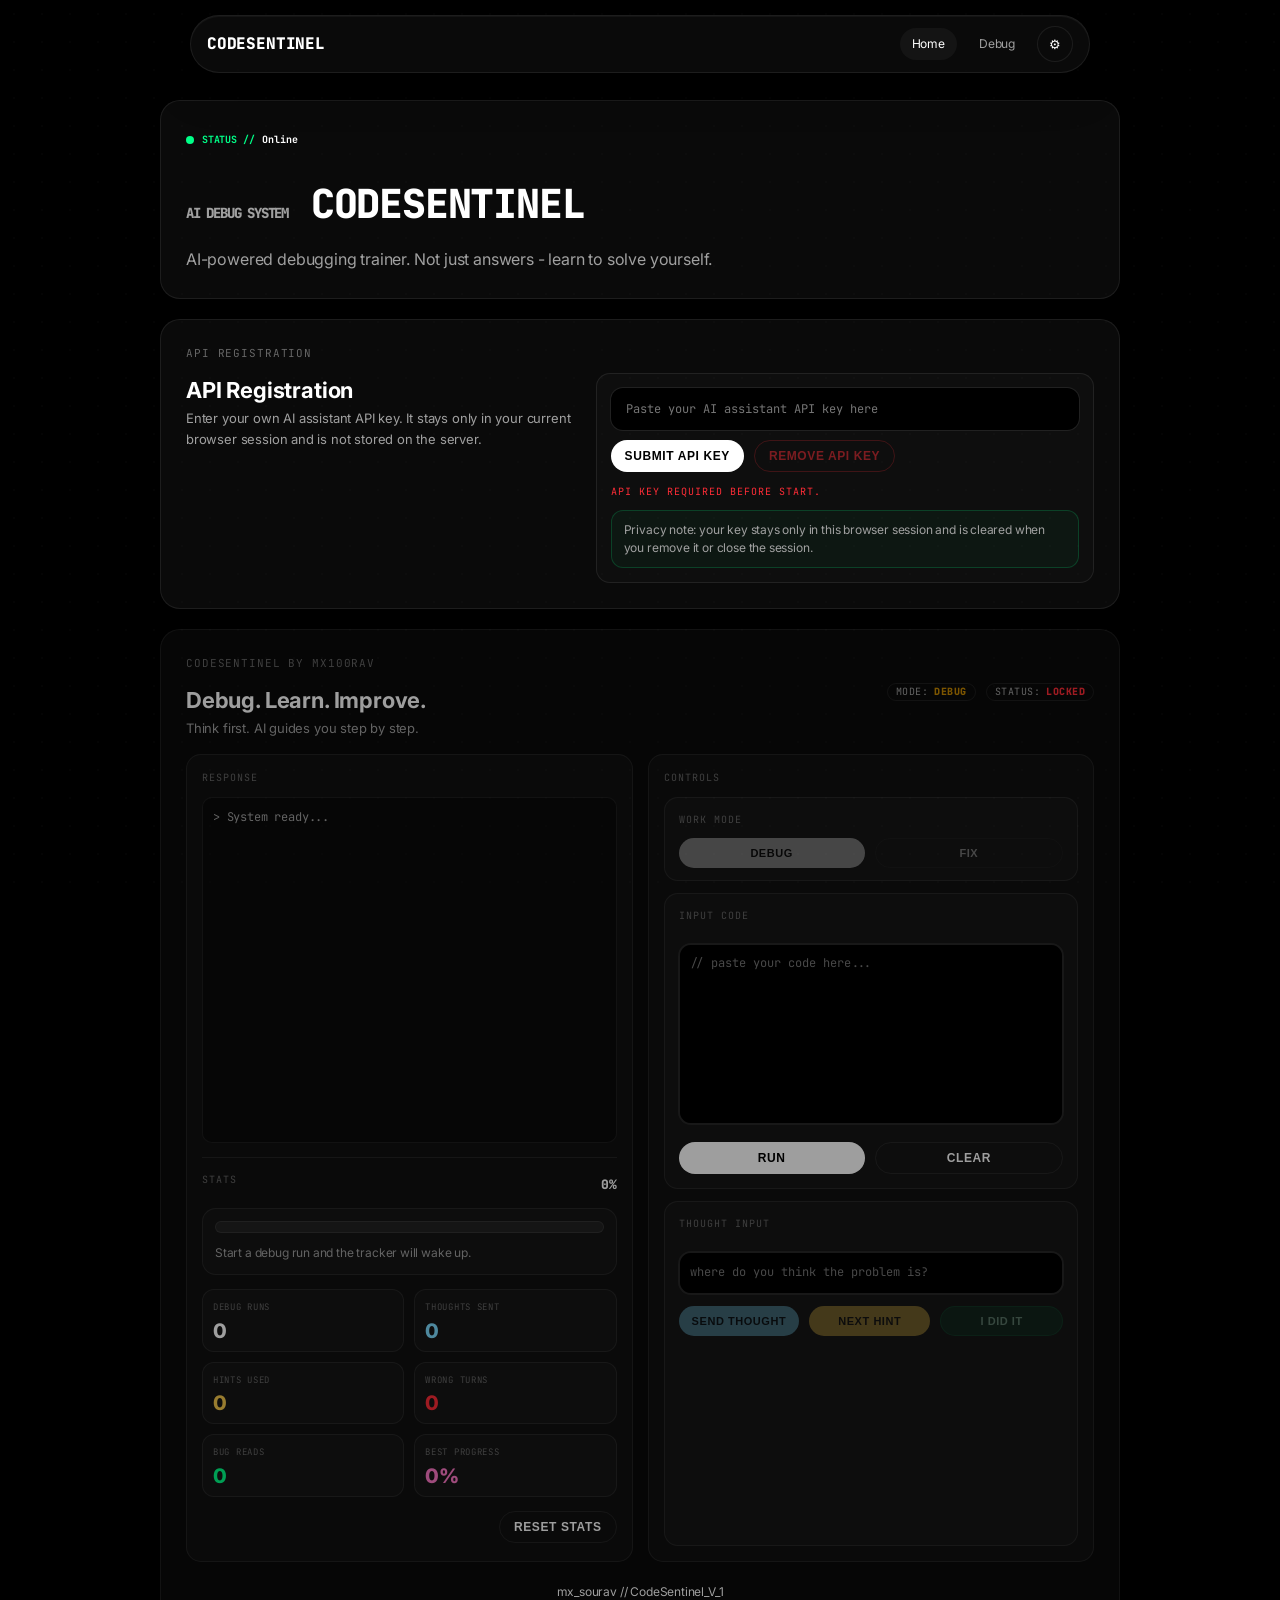
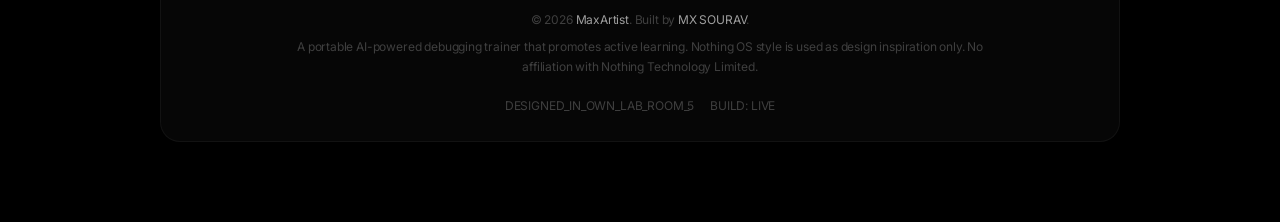
==== commit 50b9111c: "Prepare CodeSentinel for trial launch" ====
--- a/frontend/index.html
+++ b/frontend/index.html
@@ -56,7 +56,7 @@
                 <div class="api-register-card">
                     <div class="api-register-copy">
                         <h2 class="play-title">API Registration</h2>
-                        <p class="section-desc">Enter your AI assistant API key and submit it before CodeSentinel can start.</p>
+                        <p class="section-desc">Enter your own AI assistant API key. It stays only in your current browser session and is not stored on the server.</p>
                     </div>
 
                     <div class="api-register-form">
@@ -66,6 +66,7 @@
                             <button class="api-remove-btn" id="apiRemoveBtn" onclick="removeApiKey()">Remove API Key</button>
                         </div>
                         <div class="mono api-register-status" id="apiStatusText">API key required before start.</div>
+                        <div class="api-privacy-note">Privacy note: your key stays only in this browser session and is cleared when you remove it or close the session.</div>
                     </div>
                 </div>
             </section>
@@ -218,10 +219,11 @@
         </div>
     </main>
 
-    <script src="app.js"></script>
-</body>
-
-</html>
-
-
-
+    <script src="config.js"></script>
+    <script src="app.js"></script>
+</body>
+
+</html>
+
+
+
--- a/frontend/style.css
+++ b/frontend/style.css
@@ -421,6 +421,17 @@
 
 .api-register-status.is-error {
   color: var(--nothing-red);
+}
+
+.api-privacy-note {
+  margin-top: 10px;
+  padding: 10px 12px;
+  border-radius: 12px;
+  border: 1px solid rgba(0, 255, 136, 0.18);
+  background: rgba(0, 255, 136, 0.04);
+  color: var(--text-dim);
+  font-size: 12px;
+  line-height: 1.5;
 }
 
 .codesentinel-widget.is-locked {
@@ -1465,6 +1476,12 @@
   border-color: rgba(192, 36, 50, 0.52);
 }
 
+[data-theme="light"] .api-privacy-note {
+  border-color: rgba(0, 138, 92, 0.18);
+  background: rgba(0, 138, 92, 0.05);
+  color: #255849;
+}
+
 [data-theme="light"] .fix-output-box::-webkit-scrollbar-thumb {
   background: rgba(0, 0, 0, 0.16);
 }
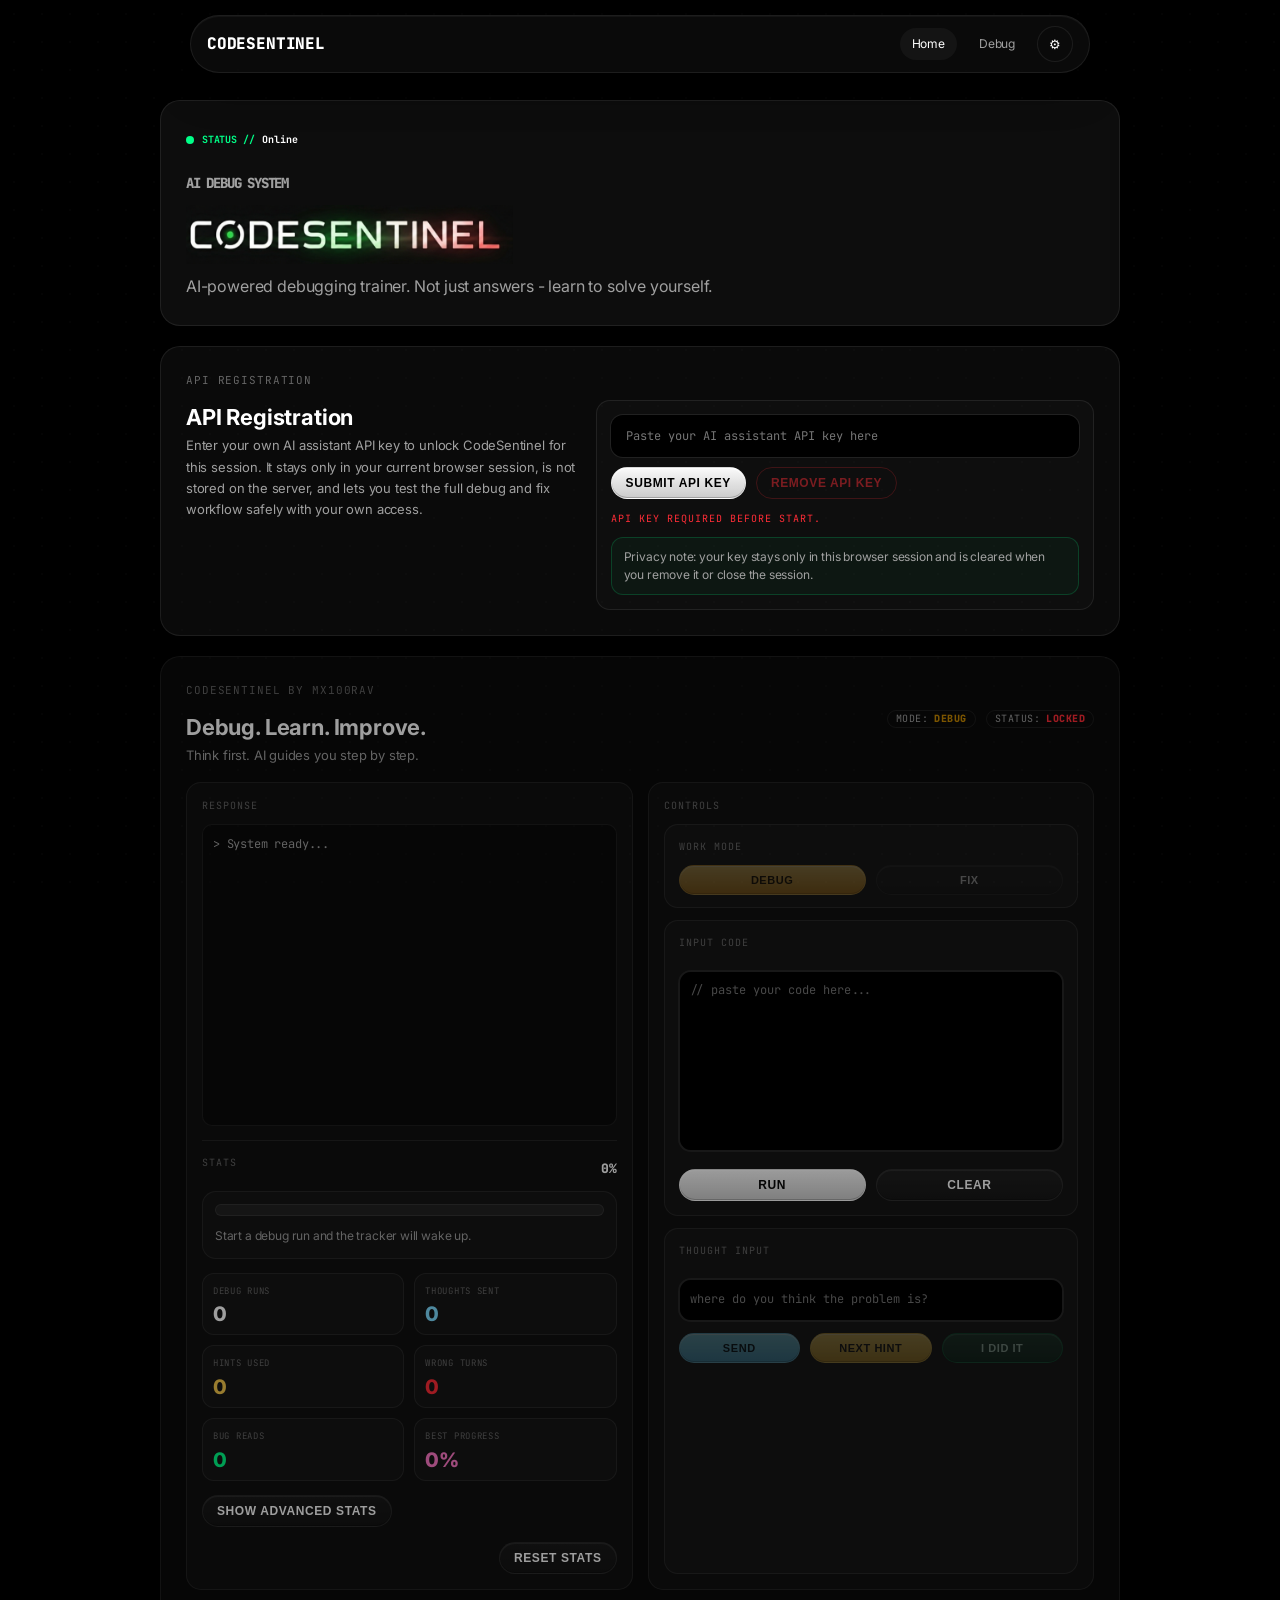
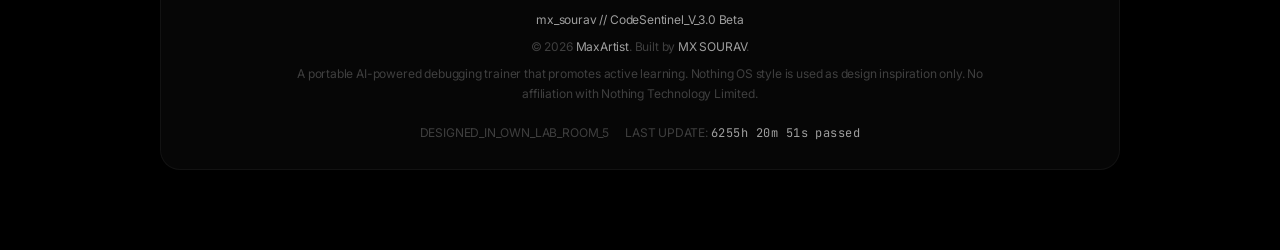
==== commit b2f024ab: "Release CodeSentinel V3.0 beta" ====
--- a/frontend/index.html
+++ b/frontend/index.html
@@ -39,10 +39,10 @@
                         <span id="status-text">INITIALIZING</span>
                     </div>
 
-                    <h1 class="hero-title">
-                        <span class="dot-matrix">AI DEBUG SYSTEM</span>
-                        CODESENTINEL
-                    </h1>
+                    <h1 class="hero-title">
+                        <span class="dot-matrix">AI DEBUG SYSTEM</span>
+                        <img class="hero-logo" id="heroLogo" src="assets/logo_black.png" alt="CodeSentinel" />
+                    </h1>
 
                     <p class="hero-desc">
                         AI-powered debugging trainer. Not just answers - learn to solve yourself.
@@ -56,7 +56,7 @@
                 <div class="api-register-card">
                     <div class="api-register-copy">
                         <h2 class="play-title">API Registration</h2>
-                        <p class="section-desc">Enter your own AI assistant API key. It stays only in your current browser session and is not stored on the server.</p>
+                        <p class="section-desc">Enter your own AI assistant API key to unlock CodeSentinel for this session. It stays only in your current browser session, is not stored on the server, and lets you test the full debug and fix workflow safely with your own access.</p>
                     </div>
 
                     <div class="api-register-form">
@@ -92,48 +92,98 @@
                         <div id="chatBox">&gt; System ready...</div>
 
                         <div class="stats-panel" id="statsPanel">
-                            <div class="stats-head">
-                                <div class="mono">Stats</div>
-                                <span class="stats-progress-text" id="statProgress">0%</span>
-                            </div>
-
-                            <div class="progress-wrap">
-                                <div class="progress-track">
-                                    <div class="progress-fill" id="progressFill"></div>
-                                </div>
-                                <div class="stats-note" id="statsNote">Start a debug run and the tracker will wake up.</div>
-                            </div>
-
-                            <div class="stats-grid">
-                                <div class="stat-item">
-                                    <span class="stat-label">Debug Runs</span>
-                                    <span class="stat-value" id="statRuns">0</span>
-                                </div>
-                                <div class="stat-item">
-                                    <span class="stat-label">Thoughts Sent</span>
-                                    <span class="stat-value" id="statThoughts">0</span>
-                                </div>
-                                <div class="stat-item">
-                                    <span class="stat-label">Hints Used</span>
-                                    <span class="stat-value" id="statHints">0</span>
-                                </div>
-                                <div class="stat-item">
-                                    <span class="stat-label">Wrong Turns</span>
-                                    <span class="stat-value stat-bad" id="statWrongTurns">0</span>
-                                </div>
-                                <div class="stat-item">
-                                    <span class="stat-label">Bug Reads</span>
-                                    <span class="stat-value stat-good" id="statBugReads">0</span>
-                                </div>
-                                <div class="stat-item">
-                                    <span class="stat-label">Best Progress</span>
-                                    <span class="stat-value" id="statBestProgress">0%</span>
-                                </div>
-                            </div>
-
-                            <div class="stats-actions">
+                            <div class="stats-section basic-stats-section">
+                                <div class="stats-head">
+                                    <div class="mono">Stats</div>
+                                    <span class="stats-progress-text" id="statProgress">0%</span>
+                                </div>
+
+                                <div class="progress-wrap">
+                                    <div class="progress-track">
+                                        <div class="progress-fill" id="progressFill"></div>
+                                    </div>
+                                    <div class="stats-note" id="statsNote">Start a debug run and the tracker will wake up.</div>
+                                </div>
+
+                                <div class="stats-grid">
+                                    <div class="stat-item">
+                                        <span class="stat-label">Debug Runs</span>
+                                        <span class="stat-value" id="statRuns">0</span>
+                                    </div>
+                                    <div class="stat-item">
+                                        <span class="stat-label">Thoughts Sent</span>
+                                        <span class="stat-value" id="statThoughts">0</span>
+                                    </div>
+                                    <div class="stat-item">
+                                        <span class="stat-label">Hints Used</span>
+                                        <span class="stat-value" id="statHints">0</span>
+                                    </div>
+                                    <div class="stat-item">
+                                        <span class="stat-label">Wrong Turns</span>
+                                        <span class="stat-value stat-bad" id="statWrongTurns">0</span>
+                                    </div>
+                                    <div class="stat-item">
+                                        <span class="stat-label">Bug Reads</span>
+                                        <span class="stat-value stat-good" id="statBugReads">0</span>
+                                    </div>
+                                    <div class="stat-item">
+                                        <span class="stat-label">Best Progress</span>
+                                        <span class="stat-value" id="statBestProgress">0%</span>
+                                    </div>
+                                </div>
+                            </div>
+
+                            <div class="advanced-toggle-row">
+                                <button class="btn-system btn-tiny btn-ghost advanced-toggle-btn" id="toggleAdvancedStatsBtn" type="button" aria-expanded="false">Show Advanced Stats</button>
+                            </div>
+
+                            <div class="advanced-stats-panel" id="advancedStatsPanel">
+                                <div class="advanced-stats-head">
+                                    <div class="mono">Advanced Stats</div>
+                                </div>
+
+                                <div class="advanced-progress-card">
+                                    <div class="advanced-progress-top">
+                                        <span class="advanced-progress-label">Learning Progress</span>
+                                        <span class="advanced-progress-value" id="advancedProgressPercent">0%</span>
+                                    </div>
+                                    <div class="advanced-progress-track">
+                                        <div class="advanced-progress-fill" id="advancedProgressFill"></div>
+                                    </div>
+                                </div>
+
+                                <div class="advanced-stat-grid">
+                                    <div class="advanced-stat-card stat-danger-card">
+                                        <span class="advanced-stat-label">Give Up Rate</span>
+                                        <span class="advanced-stat-value stat-danger-text" id="advancedGiveUpRate">0%</span>
+                                    </div>
+                                    <div class="advanced-stat-card stat-warning-card">
+                                        <span class="advanced-stat-label">Hint Dependency</span>
+                                        <span class="advanced-stat-value stat-warning-text" id="advancedHintDependency">0%</span>
+                                    </div>
+                                    <div class="advanced-stat-card stat-positive-card">
+                                        <span class="advanced-stat-label">Independent Solve Streak</span>
+                                        <span class="advanced-stat-value stat-positive-text" id="advancedSolveStreak">0</span>
+                                    </div>
+                                    <div class="advanced-stat-card stat-neutral-card">
+                                        <span class="advanced-stat-label">Time to Solve</span>
+                                        <span class="advanced-stat-value stat-neutral-text" id="advancedTimeToSolve">0s</span>
+                                    </div>
+                                    <div class="advanced-stat-card stat-warning-card">
+                                        <span class="advanced-stat-label">First Try Accuracy</span>
+                                        <span class="advanced-stat-value stat-warning-text" id="advancedFirstTryAccuracy">0%</span>
+                                    </div>
+                                    <div class="advanced-stat-card stat-danger-card">
+                                        <span class="advanced-stat-label">Wrong Turns</span>
+                                        <span class="advanced-stat-value stat-danger-text" id="advancedWrongTurns">0</span>
+                                    </div>
+                                </div>
+                            </div>
+
+                            <div class="stats-actions advanced-stats-actions">
                                 <button class="btn-system btn-tiny btn-ghost" id="resetStatsBtn">Reset Stats</button>
                                 <button class="btn-system btn-tiny btn-ghost" id="downloadStatsBtn">Download Stats</button>
+                                <button class="btn-system btn-tiny advanced-download-btn" id="downloadAdvancedStatsBtn">Download Full Record</button>
                             </div>
                         </div>
 
@@ -187,21 +237,48 @@
                                 <textarea id="thoughtInput" class="coach-input"
                                     placeholder="where do you think the problem is?"></textarea>
                                 <div class="btn-row coach-actions">
-                                    <button class="btn-system btn-mini btn-ghost" id="thoughtBtn" onclick="submitThought()" disabled>Send Thought</button>
+                                    <button class="btn-system btn-mini btn-ghost" id="thoughtBtn" onclick="submitThought()" disabled>Send</button>
                                     <button class="btn-system btn-mini" id="hintBtn" onclick="nextHint()" disabled>Next Hint</button>
-                                    <button class="btn-system btn-mini btn-ghost" id="doneBtn" onclick="markDone()" disabled>I Did It</button>
-                                </div>
-                            </div>
-                        </div>
-                    </div>
-                </div>
+                                    <button class="btn-system btn-mini btn-ghost" id="doneBtn" onclick="markDone()" disabled>I Did It</button>
+                                </div>
+
+                                <div class="debug-mode-shell" id="debugModePanel">
+                                    <div class="mono">Debug Mode</div>
+                                    <div class="debug-mode-selector" id="debugModeSelector" data-active="beginner">
+                                        <span class="debug-mode-highlight" id="debugModeHighlight"></span>
+                                        <button class="debug-mode-option is-active" type="button" data-debug-mode="beginner">Beginner</button>
+                                        <button class="debug-mode-option" type="button" data-debug-mode="intermediate">Intermediate</button>
+                                        <button class="debug-mode-option" type="button" data-debug-mode="pro">Pro</button>
+                                    </div>
+
+                                    <div class="debug-mode-card" id="debugModeCard">
+                                        <div class="debug-mode-section debug-mode-section-allowed">
+                                            <div class="debug-mode-section-title">How AI Will Respond</div>
+                                            <div class="debug-mode-list" id="debugModeAllowedList"></div>
+                                        </div>
+
+                                        <div class="debug-mode-section debug-mode-section-restricted">
+                                            <div class="debug-mode-section-title">What You Won't Get</div>
+                                            <div class="debug-mode-list" id="debugModeRestrictedList"></div>
+                                        </div>
+
+                                        <div class="debug-mode-section debug-mode-section-bestfor">
+                                            <div class="debug-mode-section-title">Best For</div>
+                                            <div class="debug-mode-list" id="debugModeBestForList"></div>
+                                        </div>
+                                    </div>
+                                </div>
+                            </div>
+                        </div>
+                    </div>
+                </div>
             <footer>
-                <div class="footer-left">
-                    <div class="footer-strong">
-                        mx_sourav // CodeSentinel_V_1
-                    </div>
-                    <div>
-                        &copy; <span id="yearNow">2026</span>
+                <div class="footer-left">
+                    <div class="footer-strong">
+                        mx_sourav // CodeSentinel_V_3.0 Beta
+                    </div>
+                    <div>
+                        &copy; <span id="yearNow">2026</span>
                         <span class="footer-strong">MaxArtist</span>. Built by
                         <a class="footer-link" href="https://github.com/mxsourav" target="_blank" rel="noopener">MX
                             SOURAV</a>.
@@ -210,12 +287,12 @@
                         A portable AI-powered debugging trainer that promotes active learning. Nothing OS style is used
                         as design inspiration only. No affiliation with Nothing Technology Limited.
                     </div>
-                </div>
-                <div class="footer-right">
-                    <span>DESIGNED_IN_OWN_LAB_ROOM_5</span>
-                    <span>BUILD: <span id="buildStamp">LIVE</span></span>
-                </div>
-            </footer>
+                </div>
+                <div class="footer-right">
+                    <span>DESIGNED_IN_OWN_LAB_ROOM_5</span>
+                    <span>LAST UPDATE: <span id="buildStamp" class="footer-timer">00h 00m 00s passed</span></span>
+                </div>
+            </footer>
         </div>
     </main>
 
--- a/frontend/style.css
+++ b/frontend/style.css
@@ -1,9 +1,10 @@
 /* ===== THEME TOKENS ===== */
-:root {
-  --bg: #000;
-  --surface-low: #0a0a0a;
-  --surface-mid: #141414;
-  --surface-high: #1f1f1f;
+:root {
+  --bg: #000;
+  --surface-low: #0a0a0a;
+  --surface-mid: #141414;
+  --surface-high: #1f1f1f;
+  --hero-logo-bg: #0d0d0d;
 
   --text-main: #fff;
   --text-dim: #a0a0a0;
@@ -20,11 +21,12 @@
   --dot-bg: radial-gradient(circle, rgba(255, 255, 255, 0.08) 1px, transparent 1px);
 }
 
-[data-theme="light"] {
-  --bg: #f4f4f4;
-  --surface-low: #fff;
-  --surface-mid: #eee;
-  --surface-high: #e0e0e0;
+[data-theme="light"] {
+  --bg: #f4f4f4;
+  --surface-low: #fff;
+  --surface-mid: #eee;
+  --surface-high: #e0e0e0;
+  --hero-logo-bg: #e9e9e9;
 
   --text-main: #000;
   --text-dim: #444;
@@ -162,30 +164,45 @@
   display: block;
 }
 
-.widget {
-  background: var(--glass-bg);
-  border: 1px solid var(--glass-border);
-  border-radius: 20px;
+.widget {
+  background: var(--glass-bg);
+  border: 1px solid var(--glass-border);
+  border-radius: 20px;
   padding: 25px;
   margin-bottom: 20px;
-  transition: background var(--transition), border-color var(--transition), color var(--transition);
-}
+  transition: background var(--transition), border-color var(--transition), color var(--transition);
+}
+
+.hero-widget {
+  background: var(--hero-logo-bg);
+}
 
 /* ===== HERO ===== */
-.hero-title {
-  font-size: 40px;
-  margin-bottom: 10px;
-  color: var(--text-main);
-  letter-spacing: -0.03em;
-  font-family: "JetBrains Mono", monospace;
-  font-weight: 800;
-}
-
-.dot-matrix {
-  font-size: 14px;
-  color: var(--text-dim);
-  font-family: "JetBrains Mono", monospace;
-}
+.hero-title {
+  font-size: 40px;
+  margin-bottom: 10px;
+  color: var(--text-main);
+  letter-spacing: -0.03em;
+  font-family: "JetBrains Mono", monospace;
+  font-weight: 800;
+  display: flex;
+  flex-direction: column;
+  gap: 10px;
+  align-items: flex-start;
+}
+
+.dot-matrix {
+  font-size: 14px;
+  color: var(--text-dim);
+  font-family: "JetBrains Mono", monospace;
+}
+
+.hero-logo {
+  display: block;
+  width: min(100%, 520px);
+  height: auto;
+  object-fit: contain;
+}
 
 .hero-desc {
   color: var(--text-dim);
@@ -303,6 +320,7 @@
 .codesentinel-widget {
   --codesentinel-debug-height: 808px;
   --codesentinel-fix-height: 808px;
+  --advanced-stats-extra: 0px;
 }
 
 /* ===== PANEL ===== */
@@ -317,22 +335,28 @@
 .response-panel {
   display: flex;
   flex-direction: column;
-  height: var(--codesentinel-debug-height);
-  min-height: var(--codesentinel-debug-height);
+  height: calc(var(--codesentinel-debug-height) + var(--advanced-stats-extra));
+  min-height: calc(var(--codesentinel-debug-height) + var(--advanced-stats-extra));
+  transition: height 0.3s ease, min-height 0.3s ease, background var(--transition), border-color var(--transition), transform 0.35s var(--ease);
 }
 
 .input-panel {
   display: flex;
   flex-direction: column;
-  height: var(--codesentinel-debug-height);
-  min-height: var(--codesentinel-debug-height);
+  height: calc(var(--codesentinel-debug-height) + var(--advanced-stats-extra));
+  min-height: calc(var(--codesentinel-debug-height) + var(--advanced-stats-extra));
   padding: 15px;
+  transition: height 0.3s ease, min-height 0.3s ease, background var(--transition), border-color var(--transition), transform 0.35s var(--ease);
 }
 
 .codesentinel-widget.mode-fix .response-panel,
 .codesentinel-widget.mode-fix .input-panel {
   height: var(--codesentinel-fix-height);
   min-height: var(--codesentinel-fix-height);
+}
+
+.codesentinel-widget.mode-debug.advanced-stats-visible {
+  --advanced-stats-extra: 340px;
 }
 
 .input-stack {
@@ -452,12 +476,13 @@
   transition: background var(--transition), border-color var(--transition), transform 0.3s var(--ease);
 }
 
-.input-stack .control-card:last-child {
-  display: flex;
-  flex: 1 1 auto;
-  flex-direction: column;
-  min-height: 0;
-}
+.input-stack .control-card:last-child {
+  display: flex;
+  flex: 1 1 auto;
+  flex-direction: column;
+  min-height: 0;
+  overflow: hidden;
+}
 
 .mode-card {
   padding-bottom: 12px;
@@ -563,12 +588,16 @@
 
 .coach-input {
   min-height: 42px;
-  max-height: 238px;
+  max-height: 202px;
   height: 42px;
   resize: none;
   overflow-y: hidden;
   overflow-x: hidden;
   line-height: 18px;
+}
+
+.codesentinel-widget.mode-fix .coach-input {
+  max-height: 238px;
 }
 
 #codeInput,
@@ -625,11 +654,11 @@
   width: 100%;
 }
 
-.mode-card-buttons,
-.input-actions,
-.coach-actions {
-  width: 100%;
-}
+.mode-card-buttons,
+.input-actions,
+.coach-actions {
+  width: 100%;
+}
 
 .mode-card-buttons .btn-system,
 .input-actions .btn-system,
@@ -638,96 +667,312 @@
   justify-content: center;
 }
 
-.coach-actions {
-  margin-top: 12px;
-}
-
-.btn-system {
-  background: var(--text-main);
-  color: var(--bg);
-  border: none;
-  padding: 8px 14px;
-  border-radius: 20px;
-  font-size: 12px;
-  cursor: pointer;
-  font-weight: 700;
-  text-transform: uppercase;
-  letter-spacing: 0.05em;
-  transition: background var(--transition), border-color var(--transition), color var(--transition);
-}
-
-.btn-system {
-  background: var(--text-main);
-  color: var(--bg);
-  border: none;
-  padding: 8px 14px;
-  border-radius: 20px;
-  font-size: 12px;
-  cursor: pointer;
-  font-weight: 700;
-  text-transform: uppercase;
-  letter-spacing: 0.05em;
-  transition: background var(--transition), color var(--transition), border-color var(--transition), opacity var(--transition);
-}
-
-.btn-system:hover {
-  background: var(--nothing-red);
-  color: #fff;
-}
-
-.btn-system:disabled {
-  opacity: 0.4;
-  cursor: not-allowed;
-}
-
-.btn-system:disabled:hover {
-  background: var(--text-main);
-  color: var(--bg);
-}
-
-.btn-ghost {
-  background: transparent;
-  color: var(--text-main);
-  border: 1px solid var(--glass-border);
-}
-
+.coach-actions {
+  margin-top: 12px;
+}
+
+.debug-mode-shell {
+  display: none;
+  flex: 1 1 auto;
+  flex-direction: column;
+  min-height: 0;
+  margin-top: 12px;
+  gap: 10px;
+  overflow: hidden;
+}
+
+.debug-mode-selector {
+  --debug-mode-index: 0;
+  --debug-mode-color: #00ff88;
+  flex: 0 0 auto;
+  position: relative;
+  display: grid;
+  grid-template-columns: repeat(3, minmax(0, 1fr));
+  gap: 4px;
+  padding: 4px;
+  border-radius: 14px;
+  border: 1px solid var(--glass-border);
+  background: rgba(255, 255, 255, 0.02);
+  overflow: hidden;
+}
+
+.debug-mode-highlight {
+  position: absolute;
+  top: 4px;
+  left: 4px;
+  width: calc((100% - 8px) / 3);
+  height: calc(100% - 8px);
+  border-radius: 10px;
+  background: linear-gradient(180deg, rgba(255, 255, 255, 0.06), rgba(255, 255, 255, 0.01));
+  box-shadow: 0 0 18px -10px rgba(255, 255, 255, 0.15);
+  transform: translateX(calc(var(--debug-mode-index) * 100%));
+  transition: transform 0.28s ease, box-shadow 0.28s ease, background 0.28s ease;
+  pointer-events: none;
+}
+
+.debug-mode-selector[data-active="beginner"] .debug-mode-highlight {
+  background: linear-gradient(180deg, rgba(0, 255, 136, 0.2), rgba(0, 99, 55, 0.42));
+  box-shadow: 0 0 24px -10px rgba(0, 255, 136, 0.34);
+}
+
+.debug-mode-selector[data-active="intermediate"] .debug-mode-highlight {
+  background: linear-gradient(180deg, rgba(255, 200, 87, 0.22), rgba(122, 82, 8, 0.44));
+  box-shadow: 0 0 24px -10px rgba(255, 200, 87, 0.34);
+}
+
+.debug-mode-selector[data-active="pro"] .debug-mode-highlight {
+  background: linear-gradient(180deg, rgba(255, 45, 55, 0.24), rgba(112, 9, 16, 0.44));
+  box-shadow: 0 0 24px -10px rgba(255, 45, 55, 0.34);
+}
+
+.debug-mode-option {
+  position: relative;
+  z-index: 1;
+  min-width: 0;
+  padding: 10px 8px;
+  border: 0;
+  background: transparent;
+  color: var(--text-dim);
+  font-family: "JetBrains Mono", monospace;
+  font-size: 10px;
+  font-weight: 700;
+  text-transform: uppercase;
+  letter-spacing: 0.06em;
+  border-radius: 10px;
+  cursor: pointer;
+  transition: color 0.24s ease, transform 0.24s ease, filter 0.24s ease;
+}
+
+.debug-mode-option:hover {
+  color: var(--text-main);
+  transform: translateY(-1px);
+}
+
+.debug-mode-option.is-active {
+  color: #f7f7f7;
+  filter: brightness(1.02);
+}
+
+.debug-mode-card {
+  display: flex;
+  flex-direction: column;
+  flex: 1 1 0;
+  gap: 8px;
+  min-height: 0;
+  padding: 10px;
+  border-radius: 14px;
+  border: 1px solid var(--glass-border);
+  background: linear-gradient(180deg, rgba(255, 255, 255, 0.035), rgba(255, 255, 255, 0.016));
+  backdrop-filter: blur(18px);
+  -webkit-backdrop-filter: blur(18px);
+  overflow-x: hidden;
+  overflow-y: auto;
+  scrollbar-width: thin;
+  scrollbar-color: rgba(255, 255, 255, 0.16) transparent;
+  opacity: 1;
+  transform: translateY(0);
+  transition: opacity 0.24s ease, transform 0.24s ease, border-color 0.24s ease, background 0.24s ease;
+}
+
+.debug-mode-card::-webkit-scrollbar {
+  width: 6px;
+}
+
+.debug-mode-card::-webkit-scrollbar-track {
+  background: transparent;
+  border-radius: 999px;
+  margin: 8px 0;
+}
+
+.debug-mode-card::-webkit-scrollbar-thumb {
+  background: rgba(255, 255, 255, 0.16);
+  border-radius: 999px;
+  border: 1px solid transparent;
+  background-clip: padding-box;
+}
+
+.debug-mode-section {
+  padding: 8px;
+  border-radius: 12px;
+  border: 1px solid rgba(255, 255, 255, 0.05);
+  background: rgba(255, 255, 255, 0.02);
+}
+
+.debug-mode-section-allowed {
+  border-color: rgba(0, 255, 136, 0.2);
+  background: linear-gradient(180deg, rgba(0, 255, 136, 0.06), rgba(0, 255, 136, 0.015));
+  box-shadow: inset 0 1px 0 rgba(0, 255, 136, 0.06);
+}
+
+.debug-mode-section-restricted {
+  border-color: rgba(255, 45, 55, 0.2);
+  background: linear-gradient(180deg, rgba(255, 45, 55, 0.06), rgba(255, 45, 55, 0.015));
+  box-shadow: inset 0 1px 0 rgba(255, 45, 55, 0.06);
+}
+
+.debug-mode-section-bestfor {
+  flex: 1 1 auto;
+  border-color: rgba(127, 220, 255, 0.2);
+  background: linear-gradient(180deg, rgba(127, 220, 255, 0.06), rgba(127, 220, 255, 0.015));
+  box-shadow: inset 0 1px 0 rgba(127, 220, 255, 0.06);
+}
+
+.debug-mode-section-title {
+  display: inline-flex;
+  align-items: center;
+  margin-bottom: 6px;
+  padding: 3px 7px;
+  border-radius: 999px;
+  border: 1px solid transparent;
+  font-family: "JetBrains Mono", monospace;
+  font-size: 9px;
+  text-transform: uppercase;
+  letter-spacing: 0.08em;
+  color: var(--text-muted);
+}
+
+.debug-mode-section-allowed .debug-mode-section-title {
+  color: #b7ffe0;
+  border-color: rgba(0, 255, 136, 0.22);
+  background: rgba(0, 255, 136, 0.1);
+}
+
+.debug-mode-section-restricted .debug-mode-section-title {
+  color: #ffc3c7;
+  border-color: rgba(255, 45, 55, 0.22);
+  background: rgba(255, 45, 55, 0.1);
+}
+
+.debug-mode-section-bestfor .debug-mode-section-title {
+  color: #cdefff;
+  border-color: rgba(127, 220, 255, 0.22);
+  background: rgba(127, 220, 255, 0.1);
+}
+
+.debug-mode-list {
+  display: flex;
+  flex-direction: column;
+  gap: 4px;
+}
+
+.debug-mode-list-item {
+  display: grid;
+  grid-template-columns: auto 1fr;
+  gap: 7px;
+  align-items: start;
+  font-family: "Inter", system-ui, sans-serif;
+  font-size: 11px;
+  line-height: 1.35;
+  color: var(--text-main);
+  overflow-wrap: anywhere;
+}
+
+.debug-mode-icon {
+  font-family: "JetBrains Mono", monospace;
+  font-weight: 800;
+  line-height: 1.3;
+}
+
+.debug-mode-list-item.is-allowed .debug-mode-icon {
+  color: var(--nothing-green);
+}
+
+.debug-mode-list-item.is-restricted .debug-mode-icon {
+  color: var(--nothing-red);
+}
+
+.debug-mode-list-item.is-bestfor .debug-mode-icon {
+  color: #7fdcff;
+}
+
+.btn-system {
+  background: linear-gradient(180deg, rgba(255, 255, 255, 0.98), rgba(224, 224, 224, 0.9));
+  color: var(--bg);
+  border: 1px solid rgba(255, 255, 255, 0.2);
+  padding: 8px 14px;
+  border-radius: 20px;
+  font-size: 12px;
+  cursor: pointer;
+  font-weight: 700;
+  text-transform: uppercase;
+  letter-spacing: 0.05em;
+  position: relative;
+  box-shadow: inset 0 1px 0 rgba(255, 255, 255, 0.65), inset 0 -1px 0 rgba(0, 0, 0, 0.22), 0 10px 22px -16px rgba(255, 255, 255, 0.35);
+  transition: transform 0.24s ease, filter 0.24s ease, background 0.24s ease, color 0.24s ease, border-color 0.24s ease, box-shadow 0.24s ease, opacity 0.24s ease;
+}
+
+.btn-system:hover:not(:disabled) {
+  transform: translateY(-1px) scale(1.04);
+  filter: brightness(1.04);
+  box-shadow: inset 0 1px 0 rgba(255, 255, 255, 0.72), inset 0 -1px 0 rgba(0, 0, 0, 0.18), 0 14px 28px -16px rgba(255, 255, 255, 0.42);
+}
+
+.btn-system:active:not(:disabled) {
+  transform: translateY(1px) scale(0.97);
+  filter: brightness(0.97);
+  box-shadow: inset 0 1px 0 rgba(255, 255, 255, 0.42), inset 0 -1px 0 rgba(0, 0, 0, 0.28), 0 7px 16px -14px rgba(255, 255, 255, 0.18);
+}
+
+.btn-system:disabled {
+  opacity: 0.4;
+  cursor: not-allowed;
+}
+
+.btn-system:disabled:hover {
+  transform: none;
+  filter: none;
+}
+
+.btn-ghost {
+  background: linear-gradient(180deg, rgba(255, 255, 255, 0.04), rgba(255, 255, 255, 0.015));
+  color: var(--text-main);
+  border: 1px solid var(--glass-border);
+  box-shadow: inset 0 1px 0 rgba(255, 255, 255, 0.08), inset 0 -1px 0 rgba(0, 0, 0, 0.24), 0 12px 24px -18px rgba(0, 0, 0, 0.65);
+}
+
 .btn-ghost:disabled:hover {
-  background: transparent;
+  background: linear-gradient(180deg, rgba(255, 255, 255, 0.04), rgba(255, 255, 255, 0.015));
   color: var(--text-main);
 }
 
 #thoughtBtn {
-  background: #7fdcff;
+  background: linear-gradient(180deg, #8ce9ff, #58bde8);
+  color: #06131a;
+  border-color: rgba(127, 220, 255, 0.55);
+  box-shadow: inset 0 1px 0 rgba(255, 255, 255, 0.56), inset 0 -1px 0 rgba(7, 19, 26, 0.25), 0 12px 26px -16px rgba(95, 201, 255, 0.5);
+}
+
+#thoughtBtn:hover:not(:disabled) {
+  background: linear-gradient(180deg, #a4efff, #64c9f0);
   color: #07131a;
-  border: none;
-}
-
-#thoughtBtn:hover:not(:disabled) {
-  background: #9fe7ff;
-  color: #07131a;
+  box-shadow: inset 0 1px 0 rgba(255, 255, 255, 0.64), inset 0 -1px 0 rgba(7, 19, 26, 0.22), 0 18px 32px -18px rgba(95, 201, 255, 0.62);
 }
 
 #hintBtn {
-  background: #f5c84c;
+  background: linear-gradient(180deg, #ffd96b, #d7a730);
   color: #161616;
-  border: none;
+  border-color: rgba(245, 200, 76, 0.55);
+  box-shadow: inset 0 1px 0 rgba(255, 246, 214, 0.56), inset 0 -1px 0 rgba(27, 18, 0, 0.24), 0 12px 26px -16px rgba(245, 200, 76, 0.5);
 }
 
 #hintBtn:hover:not(:disabled) {
-  background: #ffd868;
+  background: linear-gradient(180deg, #ffe58a, #e1b23c);
   color: #111;
+  box-shadow: inset 0 1px 0 rgba(255, 249, 227, 0.66), inset 0 -1px 0 rgba(27, 18, 0, 0.2), 0 18px 32px -18px rgba(245, 200, 76, 0.64);
 }
 
 #doneBtn {
-  background: rgba(0, 255, 136, 0.16);
-  color: #baffdc;
-  border: 1px solid rgba(0, 255, 136, 0.22);
+  background: linear-gradient(180deg, rgba(76, 255, 170, 0.22), rgba(6, 102, 60, 0.34));
+  color: #d7ffeb;
+  border: 1px solid rgba(0, 255, 136, 0.26);
+  box-shadow: inset 0 1px 0 rgba(214, 255, 235, 0.16), inset 0 -1px 0 rgba(0, 46, 24, 0.34), 0 12px 26px -16px rgba(0, 255, 136, 0.34);
 }
 
 #doneBtn:hover:not(:disabled) {
-  background: rgba(0, 255, 136, 0.22);
+  background: linear-gradient(180deg, rgba(94, 255, 177, 0.28), rgba(7, 119, 69, 0.42));
   color: #d7ffeb;
   border-color: rgba(0, 255, 136, 0.28);
+  box-shadow: inset 0 1px 0 rgba(214, 255, 235, 0.22), inset 0 -1px 0 rgba(0, 46, 24, 0.3), 0 18px 32px -18px rgba(0, 255, 136, 0.44);
 }
 
 #doneBtn:disabled:hover,
@@ -738,39 +983,103 @@
 }
 
 [data-theme="light"] #thoughtBtn {
-  background: #0f6fb2;
+  background: linear-gradient(180deg, #3ca0e8, #0f6fb2);
   color: #fff;
 }
 
 [data-theme="light"] #thoughtBtn:hover:not(:disabled) {
-  background: #1f82c7;
+  background: linear-gradient(180deg, #54b0ef, #1f82c7);
 }
 
 [data-theme="light"] #hintBtn {
-  background: #e3b734;
+  background: linear-gradient(180deg, #f0c854, #d7a423);
   color: #111;
 }
 
 [data-theme="light"] #hintBtn:hover:not(:disabled) {
-  background: #edc85b;
+  background: linear-gradient(180deg, #f4d26f, #e2b23a);
 }
 
 [data-theme="light"] #doneBtn {
-  background: rgba(31, 122, 70, 0.12);
-  color: #2a7b4e;
-  border: 1px solid rgba(31, 122, 70, 0.2);
+  background: linear-gradient(180deg, rgba(76, 179, 124, 0.22), rgba(31, 122, 70, 0.26));
+  color: #225f3d;
+  border: 1px solid rgba(31, 122, 70, 0.24);
 }
 
 [data-theme="light"] #doneBtn:hover:not(:disabled) {
-  background: rgba(31, 122, 70, 0.18);
+  background: linear-gradient(180deg, rgba(88, 194, 138, 0.28), rgba(31, 122, 70, 0.32));
   color: #1f6b42;
   border-color: rgba(31, 122, 70, 0.26);
 }
 
-.btn-mini {
-  padding: 8px 12px;
-  font-size: 11px;
-}
+.btn-mini {
+  padding: 8px 12px;
+  font-size: 11px;
+}
+
+#debugModeBtn:not(.btn-ghost) {
+  background: linear-gradient(180deg, #ffd46f, #d9921c);
+  color: #1a1200;
+  border-color: rgba(255, 198, 76, 0.52);
+  box-shadow: inset 0 1px 0 rgba(255, 247, 223, 0.58), inset 0 -1px 0 rgba(43, 23, 0, 0.22), 0 14px 28px -18px rgba(255, 178, 59, 0.52);
+}
+
+#debugModeBtn:not(.btn-ghost):hover:not(:disabled) {
+  background: linear-gradient(180deg, #ffdd84, #e3a12d);
+  box-shadow: inset 0 1px 0 rgba(255, 249, 233, 0.68), inset 0 -1px 0 rgba(43, 23, 0, 0.18), 0 18px 34px -18px rgba(255, 178, 59, 0.62);
+}
+
+#fixModeBtn:not(.btn-ghost) {
+  background: linear-gradient(180deg, rgba(255, 255, 255, 0.98), rgba(223, 223, 223, 0.9));
+  color: #090909;
+  border-color: rgba(255, 255, 255, 0.22);
+  box-shadow: inset 0 1px 0 rgba(255, 255, 255, 0.66), inset 0 -1px 0 rgba(0, 0, 0, 0.2), 0 14px 28px -18px rgba(255, 255, 255, 0.38);
+}
+
+#fixModeBtn:not(.btn-ghost):hover:not(:disabled) {
+  background: linear-gradient(180deg, rgba(255, 255, 255, 1), rgba(235, 235, 235, 0.94));
+}
+
+.input-actions .btn-system:first-child {
+  background: linear-gradient(180deg, rgba(255, 255, 255, 0.98), rgba(226, 226, 226, 0.9));
+  color: #090909;
+  border-color: rgba(255, 255, 255, 0.22);
+  box-shadow: inset 0 1px 0 rgba(255, 255, 255, 0.68), inset 0 -1px 0 rgba(0, 0, 0, 0.2), 0 14px 28px -18px rgba(255, 255, 255, 0.36);
+}
+
+.input-actions .btn-system:first-child:hover:not(:disabled) {
+  background: linear-gradient(180deg, rgba(255, 255, 255, 1), rgba(237, 237, 237, 0.94));
+}
+
+.input-actions .btn-system:last-child {
+  background: linear-gradient(180deg, rgba(255, 255, 255, 0.045), rgba(255, 255, 255, 0.015));
+  color: var(--text-main);
+  border-color: rgba(255, 255, 255, 0.08);
+  box-shadow: inset 0 1px 0 rgba(255, 255, 255, 0.08), inset 0 -1px 0 rgba(0, 0, 0, 0.24), 0 12px 24px -18px rgba(0, 0, 0, 0.65);
+}
+
+.input-actions .btn-system:last-child:hover:not(:disabled) {
+  background: linear-gradient(180deg, rgba(255, 255, 255, 0.065), rgba(255, 255, 255, 0.025));
+  box-shadow: inset 0 1px 0 rgba(255, 255, 255, 0.12), inset 0 -1px 0 rgba(0, 0, 0, 0.2), 0 16px 28px -18px rgba(0, 0, 0, 0.72);
+}
+
+[data-theme="light"] #debugModeBtn:not(.btn-ghost) {
+  background: linear-gradient(180deg, #f6c454, #d38e18);
+  color: #2a1800;
+}
+
+[data-theme="light"] #fixModeBtn:not(.btn-ghost),
+[data-theme="light"] .input-actions .btn-system:first-child {
+  background: linear-gradient(180deg, #ffffff, #e8e8e8);
+  color: #111;
+}
+
+[data-theme="light"] .input-actions .btn-system:last-child {
+  background: linear-gradient(180deg, rgba(0, 0, 0, 0.03), rgba(0, 0, 0, 0.015));
+  color: #111;
+  border-color: rgba(0, 0, 0, 0.1);
+  box-shadow: inset 0 1px 0 rgba(255, 255, 255, 0.45), inset 0 -1px 0 rgba(0, 0, 0, 0.08), 0 10px 22px -18px rgba(0, 0, 0, 0.18);
+}
 
 /* ===== FOOTER ===== */
 footer {
@@ -805,21 +1114,31 @@
   color: var(--text-main);
 }
 
-.footer-link {
-  color: var(--text-main);
-  text-decoration: none;
-}
-
-.legal {
-  color: var(--text-muted);
-  text-align: center;
-}
+.footer-link {
+  color: var(--text-main);
+  text-decoration: none;
+}
+
+.footer-timer {
+  color: var(--text-main);
+  font-family: "JetBrains Mono", monospace;
+  letter-spacing: 0.04em;
+}
+
+.legal {
+  color: var(--text-muted);
+  text-align: center;
+}
 
 /* ===== MOBILE ===== */
 @media (max-width: 600px) {
-  .hero-title {
-    font-size: 28px;
-  }
+  .hero-title {
+    font-size: 28px;
+  }
+
+  .hero-logo {
+    width: min(100%, 360px);
+  }
 
   #chatBox {
     height: 180px;
@@ -1110,11 +1429,11 @@
   color: var(--text-dim);
 }
 
-.stats-grid {
-  display: grid;
-  grid-template-columns: repeat(2, minmax(0, 1fr));
-  gap: 10px;
-}
+.stats-grid {
+  display: grid;
+  grid-template-columns: repeat(2, minmax(0, 1fr));
+  gap: 10px;
+}
 
 .stat-item {
   background: rgba(255, 255, 255, 0.02);
@@ -1161,15 +1480,199 @@
   color: #ff7ac8 !important;
 }
 
-.stats-actions {
-  display: flex;
-  justify-content: flex-end;
-  gap: 10px;
-  flex-wrap: wrap;
-  margin-top: auto;
-  padding-top: 14px;
-}
-
+.stats-actions {
+  display: flex;
+  justify-content: flex-end;
+  gap: 10px;
+  flex-wrap: wrap;
+  margin-top: auto;
+  padding-top: 14px;
+}
+
+.advanced-toggle-row {
+  margin-top: 14px;
+}
+
+.advanced-toggle-btn {
+  min-width: 180px;
+}
+
+.advanced-stats-panel {
+  max-height: 0;
+  opacity: 0;
+  overflow: hidden;
+  transform: translateY(-8px);
+  margin-top: 0;
+  padding-top: 0;
+  border-top: 1px solid transparent;
+  pointer-events: none;
+  transition: max-height 0.3s ease, opacity 0.3s ease, transform 0.3s ease, margin-top 0.3s ease, padding-top 0.3s ease, border-color 0.3s ease;
+}
+
+.codesentinel-widget.advanced-stats-visible .advanced-stats-panel {
+  max-height: 1000px;
+  opacity: 1;
+  transform: translateY(0);
+  overflow: visible;
+  margin-top: 16px;
+  padding-top: 16px;
+  border-top-color: var(--glass-border);
+  pointer-events: auto;
+}
+
+.codesentinel-widget.mode-debug.advanced-stats-visible .debug-mode-shell {
+  display: flex;
+}
+
+.advanced-stats-head {
+  margin-bottom: 12px;
+}
+
+.advanced-progress-card {
+  padding: 12px;
+  border-radius: 14px;
+  border: 1px solid var(--glass-border);
+  background: linear-gradient(180deg, rgba(255, 255, 255, 0.035), rgba(255, 255, 255, 0.015));
+  backdrop-filter: blur(18px);
+  -webkit-backdrop-filter: blur(18px);
+}
+
+.advanced-progress-top {
+  display: flex;
+  align-items: center;
+  justify-content: space-between;
+  gap: 12px;
+  margin-bottom: 10px;
+}
+
+.advanced-progress-label {
+  font-family: "JetBrains Mono", monospace;
+  font-size: 11px;
+  letter-spacing: 0.08em;
+  text-transform: uppercase;
+  color: var(--text-dim);
+}
+
+.advanced-progress-value {
+  font-family: "Inter", system-ui, sans-serif;
+  font-size: 22px;
+  font-weight: 800;
+  color: var(--text-main);
+}
+
+.advanced-progress-track {
+  width: 100%;
+  height: 12px;
+  border-radius: 999px;
+  border: 1px solid var(--glass-border);
+  background: rgba(255, 255, 255, 0.06);
+  overflow: hidden;
+}
+
+.advanced-progress-fill {
+  width: 0%;
+  height: 100%;
+  border-radius: inherit;
+  background: linear-gradient(90deg, #ff2d37, #ff2d37);
+  transition: width 0.55s var(--ease), background 0.55s var(--ease), box-shadow 0.55s var(--ease);
+}
+
+.advanced-stat-grid {
+  display: grid;
+  grid-template-columns: repeat(2, minmax(0, 1fr));
+  gap: 10px;
+  margin-top: 14px;
+  padding: 0;
+  margin-right: 0;
+  margin-bottom: 0;
+}
+
+.advanced-stat-card {
+  min-height: 72px;
+  padding: 10px;
+  border-radius: 12px;
+  border: 1px solid var(--glass-border);
+  background: linear-gradient(180deg, rgba(255, 255, 255, 0.04), rgba(255, 255, 255, 0.018));
+  backdrop-filter: blur(18px);
+  -webkit-backdrop-filter: blur(18px);
+  position: relative;
+  z-index: 0;
+  box-shadow: 0 10px 22px -20px rgba(255, 255, 255, 0.16);
+  transition: transform 0.28s var(--ease), box-shadow 0.28s var(--ease), border-color 0.28s var(--ease), background 0.28s var(--ease);
+}
+
+.advanced-stat-card:hover {
+  transform: translateY(-2px) scale(1.01);
+  z-index: 1;
+  box-shadow: 0 0 0 1px rgba(255, 255, 255, 0.04), 0 0 22px -8px rgba(255, 255, 255, 0.16), 0 14px 30px -18px rgba(255, 255, 255, 0.16);
+}
+
+.advanced-stat-label {
+  display: block;
+  margin-bottom: 8px;
+  font-family: "JetBrains Mono", monospace;
+  font-size: 9px;
+  letter-spacing: 0.08em;
+  text-transform: uppercase;
+  color: var(--text-muted);
+}
+
+.advanced-stat-value {
+  display: block;
+  font-family: "Inter", system-ui, sans-serif;
+  font-size: 22px;
+  font-weight: 800;
+  line-height: 1;
+}
+
+.stat-danger-card:hover {
+  border-color: rgba(255, 45, 55, 0.32);
+  box-shadow: 0 0 0 1px rgba(255, 45, 55, 0.08), 0 0 24px -8px rgba(255, 45, 55, 0.24), 0 14px 30px -18px rgba(255, 45, 55, 0.28);
+}
+
+.stat-warning-card:hover {
+  border-color: rgba(245, 200, 76, 0.34);
+  box-shadow: 0 0 0 1px rgba(245, 200, 76, 0.08), 0 0 24px -8px rgba(245, 200, 76, 0.24), 0 14px 30px -18px rgba(245, 200, 76, 0.28);
+}
+
+.stat-positive-card:hover {
+  border-color: rgba(0, 255, 136, 0.3);
+  box-shadow: 0 0 0 1px rgba(0, 255, 136, 0.08), 0 0 24px -8px rgba(0, 255, 136, 0.22), 0 14px 30px -18px rgba(0, 255, 136, 0.24);
+}
+
+.stat-neutral-card:hover {
+  border-color: rgba(255, 255, 255, 0.18);
+  box-shadow: 0 0 0 1px rgba(255, 255, 255, 0.04), 0 0 20px -10px rgba(255, 255, 255, 0.16), 0 14px 30px -18px rgba(255, 255, 255, 0.14);
+}
+
+.stat-danger-text {
+  color: var(--nothing-red);
+}
+
+.stat-warning-text {
+  color: #f5c84c;
+}
+
+.stat-positive-text {
+  color: var(--nothing-green);
+}
+
+.stat-neutral-text {
+  color: var(--text-main);
+}
+
+.advanced-download-btn {
+  background: var(--nothing-red);
+  color: #fff;
+  border: 1px solid rgba(255, 45, 55, 0.34);
+}
+
+.advanced-download-btn:hover:not(:disabled) {
+  background: #ff4751;
+  color: #fff;
+  box-shadow: 0 0 22px rgba(255, 45, 55, 0.28);
+}
+
 .fix-results-panel {
   display: none;
   grid-template-columns: 1fr;
@@ -1416,11 +1919,13 @@
   }
 }
 
-[data-theme="light"] .progress-wrap,
-[data-theme="light"] .stat-item {
-  background: rgba(255, 255, 255, 0.9);
-  border: 1px solid rgba(0, 0, 0, 0.08);
-}
+[data-theme="light"] .progress-wrap,
+[data-theme="light"] .stat-item,
+[data-theme="light"] .advanced-progress-card,
+[data-theme="light"] .advanced-stat-card {
+  background: rgba(255, 255, 255, 0.9);
+  border: 1px solid rgba(0, 0, 0, 0.08);
+}
 
 [data-theme="light"] .progress-track {
   background: rgba(0, 0, 0, 0.05);
@@ -1435,9 +1940,53 @@
   color: #9a6a00;
 }
 
-[data-theme="light"] #statBestProgress {
-  color: #b0307b !important;
-}
+[data-theme="light"] #statBestProgress {
+  color: #b0307b !important;
+}
+
+[data-theme="light"] .advanced-progress-track {
+  background: rgba(0, 0, 0, 0.05);
+  border: 1px solid rgba(0, 0, 0, 0.08);
+}
+
+[data-theme="light"] .stat-danger-text {
+  color: #c02432;
+}
+
+[data-theme="light"] .stat-warning-text {
+  color: #9a6a00;
+}
+
+[data-theme="light"] .stat-positive-text {
+  color: #1f7a46;
+}
+
+[data-theme="light"] .advanced-stat-card:hover {
+  box-shadow: 0 12px 26px -18px rgba(0, 0, 0, 0.18);
+}
+
+[data-theme="light"] .stat-danger-card:hover {
+  box-shadow: 0 12px 26px -18px rgba(192, 36, 50, 0.22);
+}
+
+[data-theme="light"] .stat-warning-card:hover {
+  box-shadow: 0 12px 26px -18px rgba(154, 106, 0, 0.22);
+}
+
+[data-theme="light"] .stat-positive-card:hover {
+  box-shadow: 0 12px 26px -18px rgba(31, 122, 70, 0.22);
+}
+
+[data-theme="light"] .advanced-download-btn {
+  background: #c02432;
+  border-color: rgba(192, 36, 50, 0.3);
+  color: #fff;
+}
+
+[data-theme="light"] .advanced-download-btn:hover:not(:disabled) {
+  background: #d53442;
+  color: #fff;
+}
 
 [data-theme="light"] .fix-card {
   background: rgba(255, 255, 255, 0.88);
@@ -1482,6 +2031,85 @@
   color: #255849;
 }
 
+[data-theme="light"] .debug-mode-selector,
+[data-theme="light"] .debug-mode-card {
+  background: rgba(255, 255, 255, 0.9);
+  border: 1px solid rgba(0, 0, 0, 0.08);
+}
+
+[data-theme="light"] .debug-mode-section {
+  background: rgba(0, 0, 0, 0.02);
+  border-color: rgba(0, 0, 0, 0.05);
+}
+
+[data-theme="light"] .debug-mode-option {
+  color: #6c6c6c;
+}
+
+[data-theme="light"] .debug-mode-option:hover {
+  color: #111;
+}
+
+[data-theme="light"] .debug-mode-option.is-active {
+  color: #fff;
+}
+
+[data-theme="light"] .debug-mode-selector[data-active="beginner"] .debug-mode-highlight {
+  background: linear-gradient(180deg, rgba(31, 122, 70, 0.86), rgba(19, 97, 53, 0.96));
+  box-shadow: 0 0 24px -10px rgba(31, 122, 70, 0.28);
+}
+
+[data-theme="light"] .debug-mode-selector[data-active="intermediate"] .debug-mode-highlight {
+  background: linear-gradient(180deg, rgba(214, 163, 35, 0.9), rgba(179, 126, 8, 0.96));
+  box-shadow: 0 0 24px -10px rgba(214, 163, 35, 0.28);
+}
+
+[data-theme="light"] .debug-mode-selector[data-active="pro"] .debug-mode-highlight {
+  background: linear-gradient(180deg, rgba(192, 36, 50, 0.9), rgba(163, 20, 33, 0.96));
+  box-shadow: 0 0 24px -10px rgba(192, 36, 50, 0.28);
+}
+
+[data-theme="light"] .debug-mode-card {
+  scrollbar-color: rgba(0, 0, 0, 0.16) transparent;
+}
+
+[data-theme="light"] .debug-mode-card::-webkit-scrollbar-thumb {
+  background: rgba(0, 0, 0, 0.16);
+}
+
+[data-theme="light"] .debug-mode-section-allowed {
+  border-color: rgba(31, 122, 70, 0.22);
+  background: linear-gradient(180deg, rgba(31, 122, 70, 0.07), rgba(31, 122, 70, 0.02));
+}
+
+[data-theme="light"] .debug-mode-section-allowed .debug-mode-section-title {
+  color: #1f7a46;
+  border-color: rgba(31, 122, 70, 0.24);
+  background: rgba(31, 122, 70, 0.08);
+}
+
+[data-theme="light"] .debug-mode-section-restricted {
+  border-color: rgba(192, 36, 50, 0.22);
+  background: linear-gradient(180deg, rgba(192, 36, 50, 0.07), rgba(192, 36, 50, 0.02));
+}
+
+[data-theme="light"] .debug-mode-section-bestfor {
+  border-color: rgba(15, 111, 178, 0.22);
+  background: linear-gradient(180deg, rgba(15, 111, 178, 0.07), rgba(15, 111, 178, 0.02));
+}
+
+[data-theme="light"] .debug-mode-section-restricted .debug-mode-section-title {
+  color: #c02432;
+  border-color: rgba(192, 36, 50, 0.24);
+  background: rgba(192, 36, 50, 0.08);
+}
+
+[data-theme="light"] .debug-mode-section-bestfor .debug-mode-section-title {
+  color: #0f6fb2;
+  border-color: rgba(15, 111, 178, 0.24);
+  background: rgba(15, 111, 178, 0.08);
+}
+
 [data-theme="light"] .fix-output-box::-webkit-scrollbar-thumb {
   background: rgba(0, 0, 0, 0.16);
 }
@@ -1538,14 +2166,22 @@
   background: rgba(15, 111, 178, 0.24);
 }
 
-@media (max-width: 700px) {
-  .stats-grid {
-    grid-template-columns: 1fr;
-  }
-
-  .stats-actions {
-    justify-content: stretch;
-  }
+@media (max-width: 700px) {
+  .stats-grid {
+    grid-template-columns: 1fr;
+  }
+
+  .advanced-stat-grid {
+    grid-template-columns: 1fr;
+  }
+
+  .codesentinel-widget.mode-debug.advanced-stats-visible {
+    --advanced-stats-extra: 620px;
+  }
+
+  .stats-actions {
+    justify-content: stretch;
+  }
 
   .stats-actions .btn-system {
     flex: 1 1 auto;
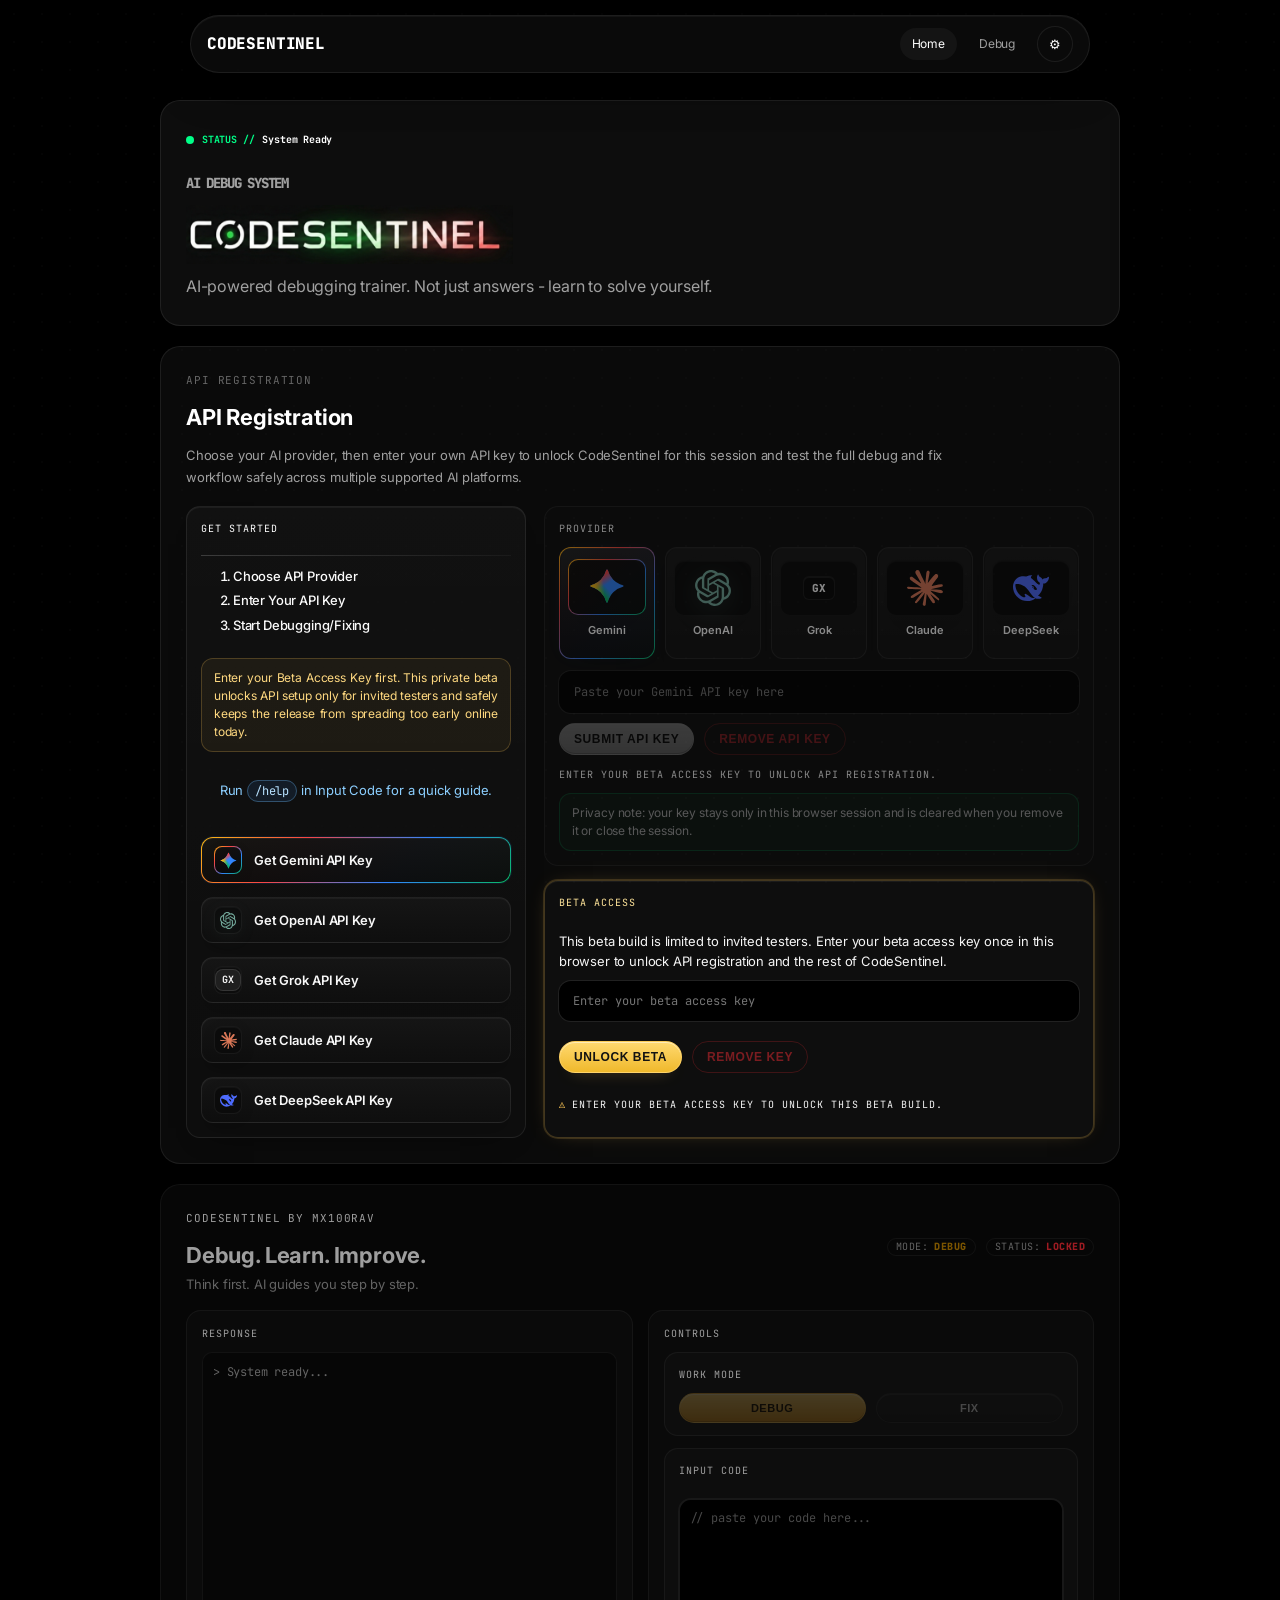
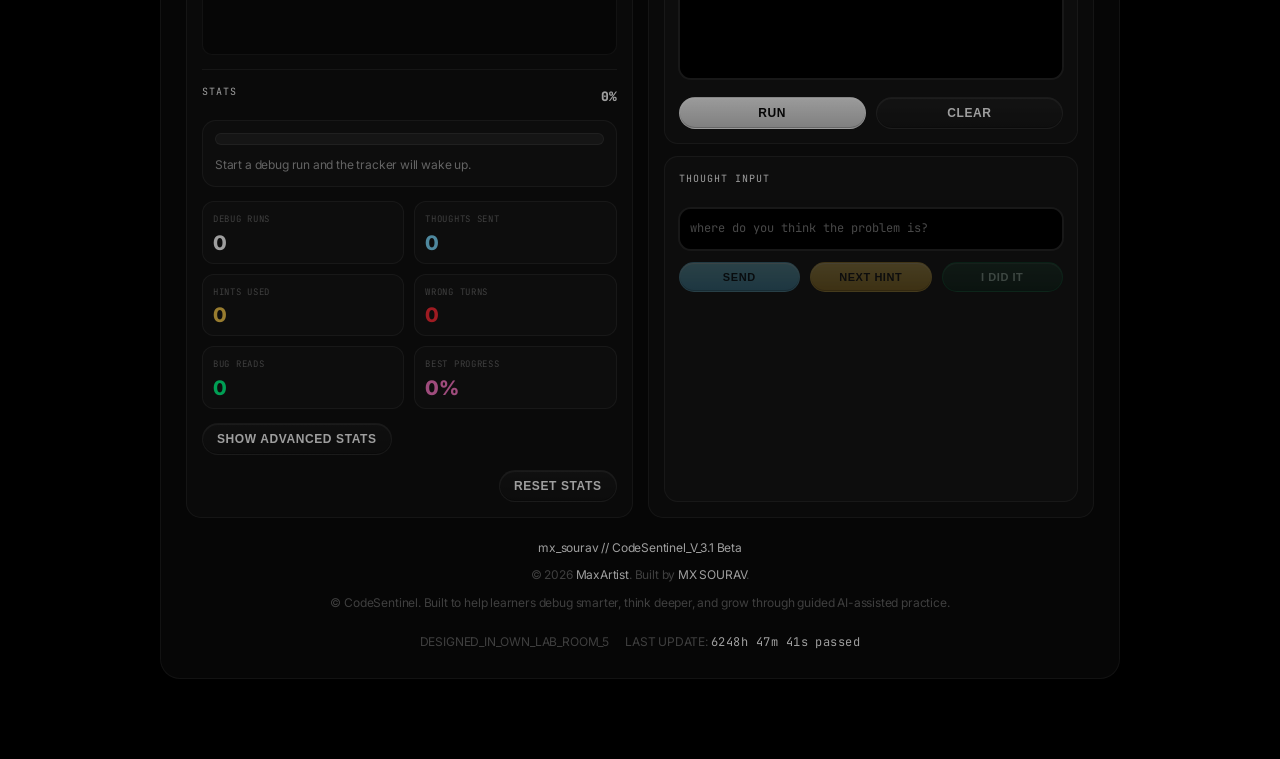
==== commit 17955de1: "Release CodeSentinel V3.1 beta" ====
--- a/frontend/index.html
+++ b/frontend/index.html
@@ -54,19 +54,54 @@
                 <span class="label">API Registration</span>
 
                 <div class="api-register-card">
+                    <div class="api-register-intro">
+                        <h2 class="play-title">API Registration</h2>
+                        <p class="section-desc">Choose your AI provider, then enter your own API key to unlock CodeSentinel for this session and test the full debug and fix workflow safely across multiple supported AI platforms.</p>
+                    </div>
                     <div class="api-register-copy">
-                        <h2 class="play-title">API Registration</h2>
-                        <p class="section-desc">Enter your own AI assistant API key to unlock CodeSentinel for this session. It stays only in your current browser session, is not stored on the server, and lets you test the full debug and fix workflow safely with your own access.</p>
-                    </div>
-
-                    <div class="api-register-form">
-                        <input id="apiKeyInput" class="api-key-input" type="password" placeholder="Paste your AI assistant API key here" />
-                        <div class="btn-row api-register-actions">
-                            <button class="btn-system" id="apiSubmitBtn" onclick="submitApiKey()">Submit API Key</button>
-                            <button class="api-remove-btn" id="apiRemoveBtn" onclick="removeApiKey()">Remove API Key</button>
-                        </div>
-                        <div class="mono api-register-status" id="apiStatusText">API key required before start.</div>
-                        <div class="api-privacy-note">Privacy note: your key stays only in this browser session and is cleared when you remove it or close the session.</div>
+                        <div class="api-start-card">
+                            <div class="mono api-start-title">Get Started</div>
+                            <div class="api-start-divider"></div>
+                            <ol class="api-start-steps">
+                                <li>Choose API Provider</li>
+                                <li>Enter Your API Key</li>
+                                <li>Start Debugging/Fixing</li>
+                            </ol>
+                            <div class="api-start-warning">
+                                <span>Enter your Beta Access Key first. This private beta unlocks API setup only for invited testers and safely keeps the release from spreading too early online today.</span>
+                            </div>
+                            <div class="api-start-help">
+                                Run <code>/help</code> in Input Code for a quick guide.
+                            </div>
+                            <div class="api-start-links" id="apiAccessLinks"></div>
+                        </div>
+                    </div>
+
+                    <div class="api-register-side">
+                        <div class="api-register-form">
+                            <div class="mono">Provider</div>
+                            <div class="api-provider-grid" id="apiProviderGrid"></div>
+                            <input id="apiKeyInput" class="api-key-input" type="password" placeholder="Paste your Gemini API key here" />
+                            <div class="btn-row api-register-actions">
+                                <button class="btn-system" id="apiSubmitBtn" onclick="submitApiKey()">Submit API Key</button>
+                                <button class="api-remove-btn" id="apiRemoveBtn" onclick="removeApiKey()">Remove API Key</button>
+                            </div>
+                            <div class="mono api-register-status" id="apiStatusText">API key required before start.</div>
+                            <div class="api-privacy-note">Privacy note: your key stays only in this browser session and is cleared when you remove it or close the session.</div>
+                        </div>
+                        <div class="api-future-card beta-access-card" id="betaAccessCard">
+                            <div class="mono">Beta Access</div>
+                            <p class="beta-access-copy">This beta build is limited to invited testers. Enter your beta access key once in this browser to unlock API registration and the rest of CodeSentinel.</p>
+                            <input id="betaAccessInput" class="beta-access-input" type="text" placeholder="Enter your beta access key" autocomplete="off" spellcheck="false" />
+                            <div class="btn-row beta-access-actions">
+                                <button class="btn-system" id="betaAccessSubmitBtn" onclick="submitBetaAccess()">Unlock Beta</button>
+                                <button class="api-remove-btn" id="betaAccessRemoveBtn" onclick="removeBetaAccess()">Remove Key</button>
+                            </div>
+                            <div class="beta-access-footer">
+                                <div class="mono beta-access-status" id="betaAccessStatus">Beta access key required before API setup.</div>
+                                <div class="mono beta-access-rank" id="betaAccessRank"></div>
+                            </div>
+                        </div>
                     </div>
                 </div>
             </section>
@@ -275,7 +310,7 @@
             <footer>
                 <div class="footer-left">
                     <div class="footer-strong">
-                        mx_sourav // CodeSentinel_V_3.0 Beta
+                        mx_sourav // CodeSentinel_V_3.1 Beta
                     </div>
                     <div>
                         &copy; <span id="yearNow">2026</span>
@@ -283,10 +318,9 @@
                         <a class="footer-link" href="https://github.com/mxsourav" target="_blank" rel="noopener">MX
                             SOURAV</a>.
                     </div>
-                    <div class="legal">
-                        A portable AI-powered debugging trainer that promotes active learning. Nothing OS style is used
-                        as design inspiration only. No affiliation with Nothing Technology Limited.
-                    </div>
+                    <div class="legal">
+                        © CodeSentinel. Built to help learners debug smarter, think deeper, and grow through guided AI-assisted practice.
+                    </div>
                 </div>
                 <div class="footer-right">
                     <span>DESIGNED_IN_OWN_LAB_ROOM_5</span>
--- a/frontend/style.css
+++ b/frontend/style.css
@@ -243,15 +243,23 @@
 }
 
 /* ===== LABEL ===== */
-.label {
-  font-size: 11px;
-  color: var(--text-muted);
-  margin-bottom: 10px;
-  display: block;
+.label {
+  font-size: 11px;
+  color: var(--text-muted);
+  margin-bottom: 10px;
+  display: block;
   font-family: "JetBrains Mono", monospace;
   letter-spacing: 0.08em;
-  text-transform: uppercase;
-}
+  text-transform: uppercase;
+}
+
+.codesentinel-widget > .label {
+  color: #fff;
+}
+
+[data-theme="light"] .codesentinel-widget > .label {
+  color: #111;
+}
 
 /* ===== HEADER ===== */
 .play-header {
@@ -378,7 +386,236 @@
   display: grid;
   grid-template-columns: 1.1fr 1.4fr;
   gap: 18px;
-  align-items: start;
+  align-items: stretch;
+}
+
+.api-register-intro {
+  grid-column: 1 / -1;
+  margin-bottom: 0;
+}
+
+.api-register-intro .play-title {
+  margin-bottom: 10px;
+}
+
+.api-register-intro .section-desc {
+  max-width: 760px;
+  margin-bottom: 0;
+}
+
+.api-register-copy {
+  display: flex;
+  flex-direction: column;
+  gap: 0;
+  min-height: 100%;
+  height: 100%;
+}
+
+.api-register-side {
+  display: flex;
+  flex-direction: column;
+  gap: 14px;
+  height: 100%;
+}
+
+.api-start-card {
+  min-height: 100%;
+  height: 100%;
+  padding: 14px;
+  border-radius: 14px;
+  border: 1px solid rgba(255, 255, 255, 0.08);
+  background:
+    linear-gradient(180deg, rgba(255, 255, 255, 0.03), rgba(255, 255, 255, 0.015)),
+    rgba(10, 10, 10, 0.72);
+  box-shadow:
+    inset 0 1px 0 rgba(255, 255, 255, 0.05),
+    0 14px 28px -24px rgba(0, 0, 0, 0.92);
+  display: flex;
+  flex-direction: column;
+}
+
+.api-start-title {
+  color: #fff !important;
+  letter-spacing: 0.18em;
+}
+
+.api-start-divider {
+  height: 1px;
+  margin-top: 8px;
+  background: linear-gradient(90deg, rgba(255, 255, 255, 0.18), rgba(255, 255, 255, 0.04));
+}
+
+.api-start-steps {
+  margin: 12px 0 14px;
+  padding-left: 32px;
+  color: #fbfbfb;
+  font-family: "Inter", system-ui, sans-serif;
+  font-size: 13px;
+  font-weight: 500;
+  line-height: 1.35;
+}
+
+.api-start-steps li + li {
+  margin-top: 7px;
+}
+
+.api-start-warning {
+  display: flex;
+  align-items: flex-start;
+  gap: 10px;
+  margin: 10px 0 14px;
+  padding: 10px 12px;
+  border-radius: 12px;
+  border: 1px solid rgba(255, 200, 87, 0.22);
+  background: rgba(255, 200, 87, 0.06);
+  color: #ffd980;
+  font-family: "Inter", system-ui, sans-serif;
+  font-size: 12px;
+  line-height: 1.5;
+  text-align: justify;
+}
+
+.api-start-warning-icon {
+  flex: 0 0 auto;
+  color: #ffc857;
+  font-size: 14px;
+  line-height: 1.2;
+}
+
+.api-start-help {
+  margin: 15px 0 16px;
+  color: #8ccfff;
+  font-family: "Inter", system-ui, sans-serif;
+  font-size: 13px;
+  line-height: 1.5;
+  text-align: center;
+}
+
+.api-start-help code {
+  padding: 2px 7px;
+  border-radius: 999px;
+  border: 1px solid rgba(114, 193, 255, 0.32);
+  background: rgba(57, 143, 255, 0.1);
+  color: #b8e2ff;
+  font-family: "JetBrains Mono", monospace;
+  font-size: 12px;
+}
+
+.api-start-links {
+  display: grid;
+  gap: 14px;
+  margin-top: auto;
+}
+
+.api-access-link {
+  --provider-accent: rgba(255, 255, 255, 0.28);
+  display: flex;
+  align-items: center;
+  gap: 12px;
+  min-height: 46px;
+  padding: 8px 12px;
+  border-radius: 12px;
+  border: 1px solid rgba(255, 255, 255, 0.08);
+  background: linear-gradient(180deg, rgba(22, 22, 22, 0.96), rgba(15, 15, 15, 0.96));
+  box-shadow:
+    inset 0 1px 0 rgba(255, 255, 255, 0.04),
+    0 10px 18px -20px rgba(0, 0, 0, 0.95);
+  color: #f6f6f6;
+  text-decoration: none;
+  transition:
+    transform 0.24s var(--ease),
+    border-color 0.24s var(--ease),
+    background 0.24s var(--ease),
+    box-shadow 0.24s var(--ease);
+}
+
+.api-access-link:hover {
+  transform: translateY(-1px);
+  border-color: color-mix(in srgb, var(--provider-accent) 50%, rgba(255, 255, 255, 0.12));
+  box-shadow:
+    inset 0 1px 0 rgba(255, 255, 255, 0.06),
+    0 14px 24px -22px rgba(0, 0, 0, 0.95),
+    0 0 0 1px color-mix(in srgb, var(--provider-accent) 18%, transparent);
+}
+
+.api-access-link.is-active {
+  border-color: color-mix(in srgb, var(--provider-accent) 62%, rgba(255, 255, 255, 0.1));
+  background: linear-gradient(180deg, color-mix(in srgb, var(--provider-accent) 12%, #1b1b1b), #121212);
+  box-shadow:
+    inset 0 1px 0 rgba(255, 255, 255, 0.06),
+    0 0 0 1px color-mix(in srgb, var(--provider-accent) 24%, transparent),
+    0 16px 24px -24px rgba(0, 0, 0, 0.96);
+}
+
+.api-access-link[data-provider="gemini"].is-active,
+.api-access-link[data-provider="gemini"]:hover {
+  border-color: transparent;
+  background:
+    linear-gradient(180deg, rgba(18, 18, 18, 0.98), rgba(12, 12, 12, 0.98)) padding-box,
+    linear-gradient(135deg, #fabc12 0%, #f94543 30%, #3186ff 65%, #08b962 100%) border-box;
+}
+
+.api-access-mark {
+  flex: 0 0 28px;
+  width: 28px;
+  height: 28px;
+  display: inline-flex;
+  align-items: center;
+  justify-content: center;
+  border-radius: 8px;
+  border: 1px solid rgba(255, 255, 255, 0.06);
+  background: #0c0c0c;
+  box-shadow: inset 0 1px 0 rgba(255, 255, 255, 0.03);
+}
+
+.api-access-link[data-provider="gemini"].is-active .api-access-mark,
+.api-access-link[data-provider="gemini"]:hover .api-access-mark {
+  border-color: transparent;
+  background:
+    linear-gradient(180deg, rgba(15, 15, 15, 0.98), rgba(9, 9, 9, 0.98)) padding-box,
+    linear-gradient(135deg, #fabc12 0%, #f94543 30%, #3186ff 65%, #08b962 100%) border-box;
+}
+
+.api-access-logo {
+  width: 17px;
+  height: 17px;
+  object-fit: contain;
+  display: block;
+  filter: drop-shadow(0 4px 10px rgba(0, 0, 0, 0.28));
+}
+
+.api-access-link[data-provider="openai"] .api-access-logo {
+  filter: drop-shadow(0 4px 10px rgba(116, 170, 156, 0.28));
+}
+
+.api-access-link[data-provider="xai"] .api-access-logo {
+  filter:
+    brightness(0) invert(1)
+    drop-shadow(0 4px 10px rgba(255, 255, 255, 0.12));
+}
+
+.api-access-badge {
+  display: none;
+  align-items: center;
+  justify-content: center;
+  min-width: 22px;
+  height: 22px;
+  padding: 0 6px;
+  border-radius: 8px;
+  background: rgba(255, 255, 255, 0.08);
+  border: 1px solid rgba(255, 255, 255, 0.1);
+  color: #f5f5f5;
+  font-family: "JetBrains Mono", monospace;
+  font-size: 10px;
+  font-weight: 700;
+}
+
+.api-access-name {
+  font-family: "Inter", system-ui, sans-serif;
+  font-size: 13px;
+  font-weight: 600;
+  letter-spacing: -0.01em;
+  color: #f7f7f7;
 }
 
 .api-register-form {
@@ -386,6 +623,390 @@
   border-radius: 14px;
   border: 1px solid var(--glass-border);
   background: rgba(255, 255, 255, 0.02);
+  overflow: visible;
+}
+
+.api-future-card {
+  flex: 1 0 auto;
+  padding: 14px;
+  border-radius: 14px;
+  border: 1px solid var(--glass-border);
+  background: rgba(255, 255, 255, 0.02);
+}
+
+.beta-access-card {
+  display: flex;
+  flex-direction: column;
+  gap: 10px;
+  border-color: rgba(255, 200, 87, 0.22);
+  box-shadow:
+    inset 0 1px 0 rgba(255, 255, 255, 0.05),
+    0 0 0 1px rgba(255, 200, 87, 0.16),
+    0 0 22px -14px rgba(255, 200, 87, 0.68);
+}
+
+.beta-access-copy {
+  margin: 0;
+  color: #f5f5f5;
+  font-size: 13px;
+  line-height: 1.55;
+}
+
+.beta-access-input {
+  width: 100%;
+  background: var(--bg);
+  border: 1px solid transparent;
+  border-radius: 12px;
+  padding: 11px 13px;
+  color: var(--text-main);
+  font-family: "JetBrains Mono", monospace;
+  font-size: 12px;
+  box-shadow: 0 0 0 1px var(--glass-border);
+  transition: background var(--transition), color var(--transition), box-shadow 0.22s var(--ease), opacity 0.22s var(--ease);
+}
+
+.beta-access-input:focus {
+  outline: none;
+  box-shadow: 0 0 0 1px var(--nothing-green);
+}
+
+.beta-access-input:disabled {
+  opacity: 0.6;
+  cursor: not-allowed;
+}
+
+.beta-access-actions {
+  margin-top: 2px;
+  margin-bottom: 6px;
+}
+
+.beta-access-footer {
+  display: flex;
+  align-items: flex-end;
+  justify-content: space-between;
+  gap: 12px;
+  min-height: 34px;
+}
+
+#betaAccessSubmitBtn {
+  background: linear-gradient(180deg, #ffd970, #f0b92c);
+  color: #121212;
+  border: 1px solid rgba(255, 211, 105, 0.7);
+  box-shadow:
+    inset 0 1px 0 rgba(255, 255, 255, 0.5),
+    0 10px 16px -14px rgba(255, 200, 87, 0.65);
+}
+
+#betaAccessSubmitBtn:hover:not(:disabled) {
+  filter: brightness(1.03);
+  box-shadow:
+    inset 0 1px 0 rgba(255, 255, 255, 0.6),
+    0 12px 20px -14px rgba(255, 200, 87, 0.72);
+}
+
+#betaAccessSubmitBtn:disabled {
+  opacity: 0.7;
+}
+
+.beta-access-status {
+  color: #ffd980;
+  flex: 1 1 auto;
+}
+
+.beta-access-status-icon {
+  color: #ffc857;
+  margin-right: 6px;
+}
+
+.beta-access-status-text {
+  color: #f5f5f5;
+}
+
+.beta-access-status.is-ready {
+  color: var(--nothing-green);
+}
+
+.beta-access-status.is-error {
+  color: var(--nothing-red);
+}
+
+.beta-access-rank {
+  flex: 0 0 auto;
+  min-width: 74px;
+  text-align: right;
+  color: #ffd970;
+  font-size: 18px;
+  letter-spacing: 0.08em;
+  line-height: 1;
+  opacity: 0;
+  transform: translateY(2px);
+  transition: opacity 0.2s ease, transform 0.2s ease, color var(--transition);
+}
+
+.beta-access-rank.is-visible {
+  opacity: 1;
+  transform: translateY(0);
+}
+
+.beta-access-rank.is-master {
+  color: #66d9ff;
+  font-size: 14px;
+  letter-spacing: 0.12em;
+  text-shadow: 0 0 10px rgba(102, 217, 255, 0.28);
+  animation: strobe 2s infinite;
+}
+
+.beta-access-card.is-ready {
+  border-color: rgba(0, 255, 136, 0.22);
+  box-shadow:
+    inset 0 1px 0 rgba(255, 255, 255, 0.05),
+    0 0 0 1px rgba(0, 255, 136, 0.08);
+}
+
+.api-widget.is-beta-locked .api-register-form {
+  opacity: 0.52;
+}
+
+.api-widget.is-beta-locked .api-provider-option,
+.api-widget.is-beta-locked #apiKeyInput,
+.api-widget.is-beta-locked #apiSubmitBtn,
+.api-widget.is-beta-locked #apiRemoveBtn {
+  cursor: not-allowed;
+}
+
+.api-provider-grid {
+  display: grid;
+  grid-template-columns: repeat(5, 96px);
+  justify-content: flex-start;
+  gap: 10px;
+  margin-bottom: 12px;
+  overflow: visible;
+}
+
+.api-provider-option {
+  --provider-accent: rgba(255, 255, 255, 0.4);
+  position: relative;
+  display: flex;
+  flex-direction: column;
+  align-items: center;
+  justify-content: flex-start;
+  gap: 8px;
+  min-width: 0;
+  width: 96px;
+  min-height: 112px;
+  padding: 12px 8px 10px;
+  border-radius: 12px;
+  border: 1px solid rgba(255, 255, 255, 0.08);
+  background: #121212;
+  box-shadow:
+    inset 0 1px 0 rgba(255, 255, 255, 0.04),
+    0 10px 20px -18px rgba(0, 0, 0, 0.85);
+  cursor: pointer;
+  isolation: isolate;
+  overflow: visible;
+  transition:
+    transform 0.26s var(--ease),
+    box-shadow 0.26s var(--ease),
+    border-color 0.26s var(--ease),
+    background 0.26s var(--ease),
+    filter 0.26s var(--ease);
+}
+
+.api-provider-option::before {
+  content: "";
+  position: absolute;
+  inset: 1px;
+  border-radius: 11px;
+  background: linear-gradient(180deg, rgba(255, 255, 255, 0.03), rgba(255, 255, 255, 0));
+  opacity: 1;
+  pointer-events: none;
+  z-index: 0;
+}
+
+.api-provider-option:hover {
+  transform: translateY(-2px);
+  border-color: color-mix(in srgb, var(--provider-accent) 48%, rgba(255, 255, 255, 0.12));
+  box-shadow:
+    inset 0 1px 0 rgba(255, 255, 255, 0.06),
+    0 14px 24px -18px rgba(0, 0, 0, 0.9),
+    0 0 0 1px rgba(255, 255, 255, 0.03);
+}
+
+.api-provider-option.is-active {
+  border-color: color-mix(in srgb, var(--provider-accent) 55%, rgba(255, 255, 255, 0.12));
+  background: linear-gradient(180deg, color-mix(in srgb, var(--provider-accent) 10%, #161616), #101010);
+  box-shadow:
+    inset 0 1px 0 rgba(255, 255, 255, 0.06),
+    0 14px 24px -18px rgba(0, 0, 0, 0.9),
+    0 0 0 1px color-mix(in srgb, var(--provider-accent) 24%, transparent);
+}
+
+.api-provider-option[data-provider="gemini"].is-active {
+  border-color: transparent;
+  background:
+    linear-gradient(180deg, rgba(23, 24, 28, 0.98), rgba(11, 12, 15, 0.98)) padding-box,
+    linear-gradient(135deg, #fabc12 0%, #f94543 30%, #3186ff 65%, #08b962 100%) border-box;
+  box-shadow:
+    inset 0 1px 0 rgba(255, 255, 255, 0.08),
+    0 14px 24px -18px rgba(0, 0, 0, 0.9),
+    0 0 18px -12px rgba(49, 134, 255, 0.4);
+}
+
+.api-provider-option[data-provider="gemini"]:hover {
+  border-color: transparent;
+  background:
+    linear-gradient(180deg, rgba(25, 26, 30, 0.98), rgba(12, 13, 16, 0.98)) padding-box,
+    linear-gradient(135deg, #fabc12 0%, #f94543 30%, #3186ff 65%, #08b962 100%) border-box;
+  box-shadow:
+    inset 0 1px 0 rgba(255, 255, 255, 0.08),
+    0 14px 24px -18px rgba(0, 0, 0, 0.9),
+    0 0 14px -12px rgba(49, 134, 255, 0.35);
+}
+
+.api-provider-option[data-provider="gemini"]:hover .api-provider-mark,
+.api-provider-option[data-provider="gemini"].is-active .api-provider-mark {
+  border-color: transparent;
+  background:
+    linear-gradient(180deg, rgba(12, 12, 12, 0.98), rgba(10, 10, 10, 0.98)) padding-box,
+    linear-gradient(135deg, #fabc12 0%, #f94543 30%, #3186ff 65%, #08b962 100%) border-box;
+}
+
+.api-provider-option:active {
+  transform: translateY(1px) scale(0.98);
+}
+
+.api-provider-mark,
+.api-provider-logo,
+.api-provider-badge,
+.api-provider-name,
+.api-provider-tooltip {
+  position: relative;
+  z-index: 1;
+}
+
+.api-provider-mark {
+  width: 100%;
+  height: 56px;
+  display: inline-flex;
+  align-items: center;
+  justify-content: center;
+  border-radius: 10px;
+  border: 1px solid rgba(255, 255, 255, 0.05);
+  background: #0a0a0a;
+  box-shadow: inset 0 1px 0 rgba(255, 255, 255, 0.03);
+  transition: transform 0.26s var(--ease), border-color 0.26s var(--ease), background 0.26s var(--ease);
+}
+
+.api-provider-logo {
+  width: 36px;
+  height: 36px;
+  padding: 0;
+  border-radius: 0;
+  background: transparent;
+  border: 0;
+  box-shadow: none;
+  object-fit: contain;
+  display: block;
+  transition: transform 0.26s var(--ease), filter 0.26s var(--ease);
+  filter: drop-shadow(0 6px 14px rgba(0, 0, 0, 0.36));
+}
+
+.api-provider-option:hover .api-provider-mark,
+.api-provider-option.is-active .api-provider-mark {
+  transform: translateY(-1px);
+  border-color: color-mix(in srgb, var(--provider-accent) 30%, rgba(255, 255, 255, 0.1));
+}
+
+.api-provider-option:hover .api-provider-logo,
+.api-provider-option.is-active .api-provider-logo {
+  transform: translateY(-1px);
+}
+
+.api-provider-option[data-provider="openai"] .api-provider-logo {
+  filter: drop-shadow(0 6px 12px rgba(116, 170, 156, 0.3));
+}
+
+.api-provider-option[data-provider="xai"] .api-provider-logo {
+  filter:
+    brightness(0) invert(1)
+    drop-shadow(0 6px 12px rgba(255, 255, 255, 0.14));
+}
+
+.api-provider-badge {
+  display: none;
+  align-items: center;
+  justify-content: center;
+  min-width: 24px;
+  height: 24px;
+  padding: 0 8px;
+  border-radius: 6px;
+  font-family: "JetBrains Mono", monospace;
+  font-size: 11px;
+  font-weight: 800;
+  letter-spacing: 0.04em;
+  color: var(--text-main);
+  background: rgba(0, 0, 0, 0.28);
+  border: 1px solid rgba(255, 255, 255, 0.08);
+  box-shadow: inset 0 1px 0 rgba(255, 255, 255, 0.08);
+}
+
+.api-provider-name {
+  font-family: "Inter", system-ui, sans-serif;
+  font-size: 11px;
+  font-weight: 600;
+  color: var(--text-main);
+  text-align: center;
+  white-space: nowrap;
+  line-height: 1.1;
+}
+
+.api-provider-tooltip {
+  position: absolute;
+  left: 50%;
+  bottom: calc(100% + 12px);
+  transform: translateX(-50%) translateY(10px) scale(0.96);
+  padding: 10px 14px;
+  border-radius: 18px;
+  border: 1px solid rgba(255, 255, 255, 0.12);
+  background:
+    radial-gradient(circle at top, rgba(255, 255, 255, 0.16), transparent 62%),
+    linear-gradient(180deg, rgba(255, 255, 255, 0.14), rgba(255, 255, 255, 0.05));
+  backdrop-filter: blur(26px) saturate(180%);
+  -webkit-backdrop-filter: blur(26px) saturate(180%);
+  box-shadow:
+    inset 0 1px 0 rgba(255, 255, 255, 0.18),
+    inset 0 -1px 0 rgba(0, 0, 0, 0.16),
+    0 24px 42px -26px rgba(0, 0, 0, 0.92),
+    0 0 30px -16px rgba(255, 255, 255, 0.28);
+  color: var(--text-main);
+  font-family: "Inter", system-ui, sans-serif;
+  font-size: 12px;
+  font-weight: 600;
+  white-space: nowrap;
+  pointer-events: none;
+  opacity: 0;
+  transition: opacity 0.24s ease, transform 0.24s ease;
+}
+
+.api-provider-tooltip::after {
+  content: "";
+  position: absolute;
+  left: 50%;
+  top: calc(100% - 1px);
+  width: 14px;
+  height: 14px;
+  transform: translateX(-50%) rotate(45deg);
+  border-right: 1px solid rgba(255, 255, 255, 0.12);
+  border-bottom: 1px solid rgba(255, 255, 255, 0.12);
+  background: linear-gradient(180deg, rgba(255, 255, 255, 0.12), rgba(255, 255, 255, 0.04));
+  backdrop-filter: blur(24px);
+  -webkit-backdrop-filter: blur(24px);
+}
+
+.api-provider-option:hover .api-provider-tooltip,
+.api-provider-option:focus-visible .api-provider-tooltip {
+  opacity: 1;
+  transform: translateX(-50%) translateY(0) scale(1);
 }
 
 .api-key-input {
@@ -439,6 +1060,33 @@
   color: var(--text-dim);
 }
 
+.api-provider-status-name {
+  font-weight: 700;
+}
+
+.api-provider-name-gemini {
+  background: linear-gradient(90deg, #fabc12 0%, #f94543 32%, #3186ff 68%, #08b962 100%);
+  -webkit-background-clip: text;
+  background-clip: text;
+  -webkit-text-fill-color: transparent;
+}
+
+.api-provider-name-openai {
+  color: #74aa9c;
+}
+
+.api-provider-name-xai {
+  color: #b8beca;
+}
+
+.api-provider-name-claude {
+  color: #f28b54;
+}
+
+.api-provider-name-deepseek {
+  color: #4d6bfe;
+}
+
 .api-register-status.is-ready {
   color: var(--nothing-green);
 }
@@ -488,14 +1136,29 @@
   padding-bottom: 12px;
 }
 
-.mono {
-  font-family: "JetBrains Mono", monospace;
-  font-size: 10px;
-  text-transform: uppercase;
-  letter-spacing: 0.1em;
-  color: var(--text-muted);
-  margin-bottom: 10px;
-}
+.mono {
+  font-family: "JetBrains Mono", monospace;
+  font-size: 10px;
+  text-transform: uppercase;
+  letter-spacing: 0.1em;
+  color: var(--text-muted);
+  margin-bottom: 10px;
+}
+
+.play-panel > .mono,
+.control-card > .mono,
+.fix-card > .mono,
+.api-register-form > .mono,
+.api-future-card > .mono,
+.panel-main-label,
+.advanced-stats-head .mono,
+.stats-head .mono {
+  color: #fff;
+}
+
+.beta-access-card > .mono {
+  color: #ffe49a;
+}
 
 /* ===== CHAT ===== */
 #chatBox {
@@ -1343,11 +2006,46 @@
   border: 1px solid rgba(0, 0, 0, 0.1);
 }
 
-[data-theme="light"] .mono {
-  color: #666;
-}
-
-[data-theme="light"] .chat-help-title,
+[data-theme="light"] .mono {
+  color: #666;
+}
+
+[data-theme="light"] .play-panel > .mono,
+[data-theme="light"] .control-card > .mono,
+[data-theme="light"] .fix-card > .mono,
+[data-theme="light"] .api-register-form > .mono,
+[data-theme="light"] .api-future-card > .mono,
+[data-theme="light"] .panel-main-label,
+[data-theme="light"] .advanced-stats-head .mono,
+[data-theme="light"] .stats-head .mono {
+  color: #111;
+}
+
+[data-theme="light"] .beta-access-card > .mono {
+  color: #b87400;
+}
+
+[data-theme="light"] .beta-access-copy {
+  color: #333;
+}
+
+[data-theme="light"] .beta-access-status {
+  color: #9a6a00;
+}
+
+[data-theme="light"] .beta-access-status-text {
+  color: #333;
+}
+
+[data-theme="light"] .beta-access-rank {
+  color: #9a6a00;
+}
+
+[data-theme="light"] .beta-access-rank.is-master {
+  color: #0f6fb2;
+}
+
+[data-theme="light"] .chat-help-title,
 [data-theme="light"] .chat-help {
   color: #1f5f3b;
 }
@@ -2031,6 +2729,198 @@
   color: #255849;
 }
 
+[data-theme="light"] .api-start-card {
+  border-color: rgba(0, 0, 0, 0.08);
+  background:
+    linear-gradient(180deg, rgba(255, 255, 255, 0.86), rgba(246, 246, 246, 0.94)),
+    #f1f1f1;
+  box-shadow:
+    inset 0 1px 0 rgba(255, 255, 255, 0.92),
+    0 14px 28px -24px rgba(0, 0, 0, 0.18);
+}
+
+[data-theme="light"] .api-start-title {
+  color: #2d6a53;
+}
+
+[data-theme="light"] .api-start-divider {
+  background: linear-gradient(90deg, rgba(0, 0, 0, 0.16), rgba(0, 0, 0, 0.04));
+}
+
+[data-theme="light"] .api-start-steps {
+  color: #171717;
+}
+
+[data-theme="light"] .api-start-help {
+  color: #2d79b3;
+}
+
+[data-theme="light"] .api-start-warning {
+  border-color: rgba(191, 125, 0, 0.2);
+  background: rgba(255, 201, 87, 0.14);
+  color: #8a5d00;
+}
+
+[data-theme="light"] .api-start-warning-icon {
+  color: #b87400;
+}
+
+[data-theme="light"] .api-start-help code {
+  border-color: rgba(58, 133, 197, 0.24);
+  background: rgba(66, 153, 225, 0.1);
+  color: #15598f;
+}
+
+[data-theme="light"] .api-access-link {
+  border-color: rgba(0, 0, 0, 0.08);
+  background: linear-gradient(180deg, rgba(255, 255, 255, 0.96), rgba(241, 241, 241, 0.96));
+  box-shadow:
+    inset 0 1px 0 rgba(255, 255, 255, 0.96),
+    0 10px 18px -20px rgba(0, 0, 0, 0.18);
+  color: #151515;
+}
+
+[data-theme="light"] .api-access-link:hover {
+  box-shadow:
+    inset 0 1px 0 rgba(255, 255, 255, 0.98),
+    0 14px 24px -22px rgba(0, 0, 0, 0.2),
+    0 0 0 1px color-mix(in srgb, var(--provider-accent) 16%, rgba(0, 0, 0, 0.06));
+}
+
+[data-theme="light"] .api-access-link.is-active {
+  background: linear-gradient(180deg, color-mix(in srgb, var(--provider-accent) 10%, #ffffff), #ededed);
+}
+
+[data-theme="light"] .api-access-link[data-provider="gemini"].is-active,
+[data-theme="light"] .api-access-link[data-provider="gemini"]:hover {
+  background:
+    linear-gradient(180deg, rgba(255, 255, 255, 0.98), rgba(243, 243, 243, 0.98)) padding-box,
+    linear-gradient(135deg, #fabc12 0%, #f94543 30%, #3186ff 65%, #08b962 100%) border-box;
+}
+
+[data-theme="light"] .api-access-mark {
+  border-color: rgba(0, 0, 0, 0.08);
+  background: #ffffff;
+}
+
+[data-theme="light"] .api-access-link[data-provider="gemini"].is-active .api-access-mark,
+[data-theme="light"] .api-access-link[data-provider="gemini"]:hover .api-access-mark {
+  background:
+    linear-gradient(180deg, rgba(255, 255, 255, 0.98), rgba(247, 247, 247, 0.98)) padding-box,
+    linear-gradient(135deg, #fabc12 0%, #f94543 30%, #3186ff 65%, #08b962 100%) border-box;
+}
+
+[data-theme="light"] .api-access-link[data-provider="xai"] .api-access-logo {
+  filter:
+    brightness(0)
+    drop-shadow(0 4px 10px rgba(0, 0, 0, 0.14));
+}
+
+[data-theme="light"] .api-access-badge {
+  background: rgba(255, 255, 255, 0.88);
+  border-color: rgba(0, 0, 0, 0.08);
+  color: #111;
+}
+
+[data-theme="light"] .api-access-name {
+  color: #111;
+}
+
+[data-theme="light"] .api-provider-option {
+  border-color: rgba(0, 0, 0, 0.08);
+  background: #f2f2f2;
+  box-shadow:
+    inset 0 1px 0 rgba(255, 255, 255, 0.92),
+    0 10px 20px -18px rgba(0, 0, 0, 0.16);
+}
+
+[data-theme="light"] .api-provider-name-xai {
+  color: #5c6573;
+}
+
+[data-theme="light"] .api-provider-option:hover {
+  box-shadow:
+    inset 0 1px 0 rgba(255, 255, 255, 0.98),
+    0 14px 24px -18px rgba(0, 0, 0, 0.2),
+    0 0 0 1px rgba(0, 0, 0, 0.04);
+}
+
+[data-theme="light"] .api-provider-option.is-active {
+  border-color: color-mix(in srgb, var(--provider-accent) 42%, rgba(0, 0, 0, 0.08));
+  background: linear-gradient(180deg, color-mix(in srgb, var(--provider-accent) 8%, #ffffff), #ececec);
+  box-shadow:
+    inset 0 1px 0 rgba(255, 255, 255, 0.98),
+    0 14px 24px -18px rgba(0, 0, 0, 0.18),
+    0 0 0 1px color-mix(in srgb, var(--provider-accent) 18%, transparent);
+}
+
+[data-theme="light"] .api-provider-option[data-provider="gemini"]:hover,
+[data-theme="light"] .api-provider-option[data-provider="gemini"].is-active {
+  border-color: transparent;
+  background:
+    linear-gradient(180deg, rgba(255, 255, 255, 0.98), rgba(238, 240, 244, 0.98)) padding-box,
+    linear-gradient(135deg, #fabc12 0%, #f94543 30%, #3186ff 65%, #08b962 100%) border-box;
+  box-shadow:
+    inset 0 1px 0 rgba(255, 255, 255, 0.98),
+    0 14px 24px -18px rgba(0, 0, 0, 0.18),
+    0 0 14px -12px rgba(49, 134, 255, 0.2);
+}
+
+[data-theme="light"] .api-provider-option[data-provider="gemini"]:hover .api-provider-mark,
+[data-theme="light"] .api-provider-option[data-provider="gemini"].is-active .api-provider-mark {
+  border-color: transparent;
+  background:
+    linear-gradient(180deg, rgba(255, 255, 255, 0.98), rgba(248, 248, 248, 0.98)) padding-box,
+    linear-gradient(135deg, #fabc12 0%, #f94543 30%, #3186ff 65%, #08b962 100%) border-box;
+}
+
+[data-theme="light"] .api-provider-mark {
+  border-color: rgba(0, 0, 0, 0.08);
+  background: #ffffff;
+  box-shadow: inset 0 1px 0 rgba(255, 255, 255, 0.98);
+}
+
+[data-theme="light"] .api-provider-option[data-provider="xai"] .api-provider-logo {
+  filter:
+    brightness(0)
+    drop-shadow(0 5px 10px rgba(0, 0, 0, 0.16));
+}
+
+[data-theme="light"] .api-provider-badge {
+  background: rgba(255, 255, 255, 0.84);
+  border-color: rgba(0, 0, 0, 0.06);
+  color: #111;
+}
+
+[data-theme="light"] .api-provider-name {
+  font-family: "Inter", system-ui, sans-serif;
+  font-size: 11px;
+  font-weight: 600;
+  color: var(--text-main);
+  text-align: center;
+  white-space: nowrap;
+  line-height: 1.1;
+}
+
+[data-theme="light"] .api-provider-tooltip {
+  border-color: rgba(0, 0, 0, 0.08);
+  background:
+    radial-gradient(circle at top, rgba(255, 255, 255, 0.92), transparent 62%),
+    linear-gradient(180deg, rgba(255, 255, 255, 0.98), rgba(242, 242, 242, 0.88));
+  box-shadow:
+    inset 0 1px 0 rgba(255, 255, 255, 0.98),
+    inset 0 -1px 0 rgba(0, 0, 0, 0.03),
+    0 24px 42px -26px rgba(0, 0, 0, 0.25),
+    0 0 24px -18px rgba(0, 0, 0, 0.12);
+  color: #111;
+}
+
+[data-theme="light"] .api-provider-tooltip::after {
+  border-right-color: rgba(0, 0, 0, 0.08);
+  border-bottom-color: rgba(0, 0, 0, 0.08);
+  background: linear-gradient(180deg, rgba(255, 255, 255, 0.96), rgba(242, 242, 242, 0.86));
+}
+
 [data-theme="light"] .debug-mode-selector,
 [data-theme="light"] .debug-mode-card {
   background: rgba(255, 255, 255, 0.9);
@@ -2171,6 +3061,15 @@
     grid-template-columns: 1fr;
   }
 
+  .api-register-card {
+    grid-template-columns: 1fr;
+  }
+
+  .api-provider-grid {
+    grid-template-columns: repeat(3, 96px);
+    justify-content: flex-start;
+  }
+
   .advanced-stat-grid {
     grid-template-columns: 1fr;
   }
@@ -2182,8 +3081,15 @@
   .stats-actions {
     justify-content: stretch;
   }
-
-  .stats-actions .btn-system {
-    flex: 1 1 auto;
-  }
-}
+
+  .stats-actions .btn-system {
+    flex: 1 1 auto;
+  }
+}
+
+@media (max-width: 520px) {
+  .api-provider-grid {
+    grid-template-columns: repeat(2, 96px);
+    justify-content: flex-start;
+  }
+}
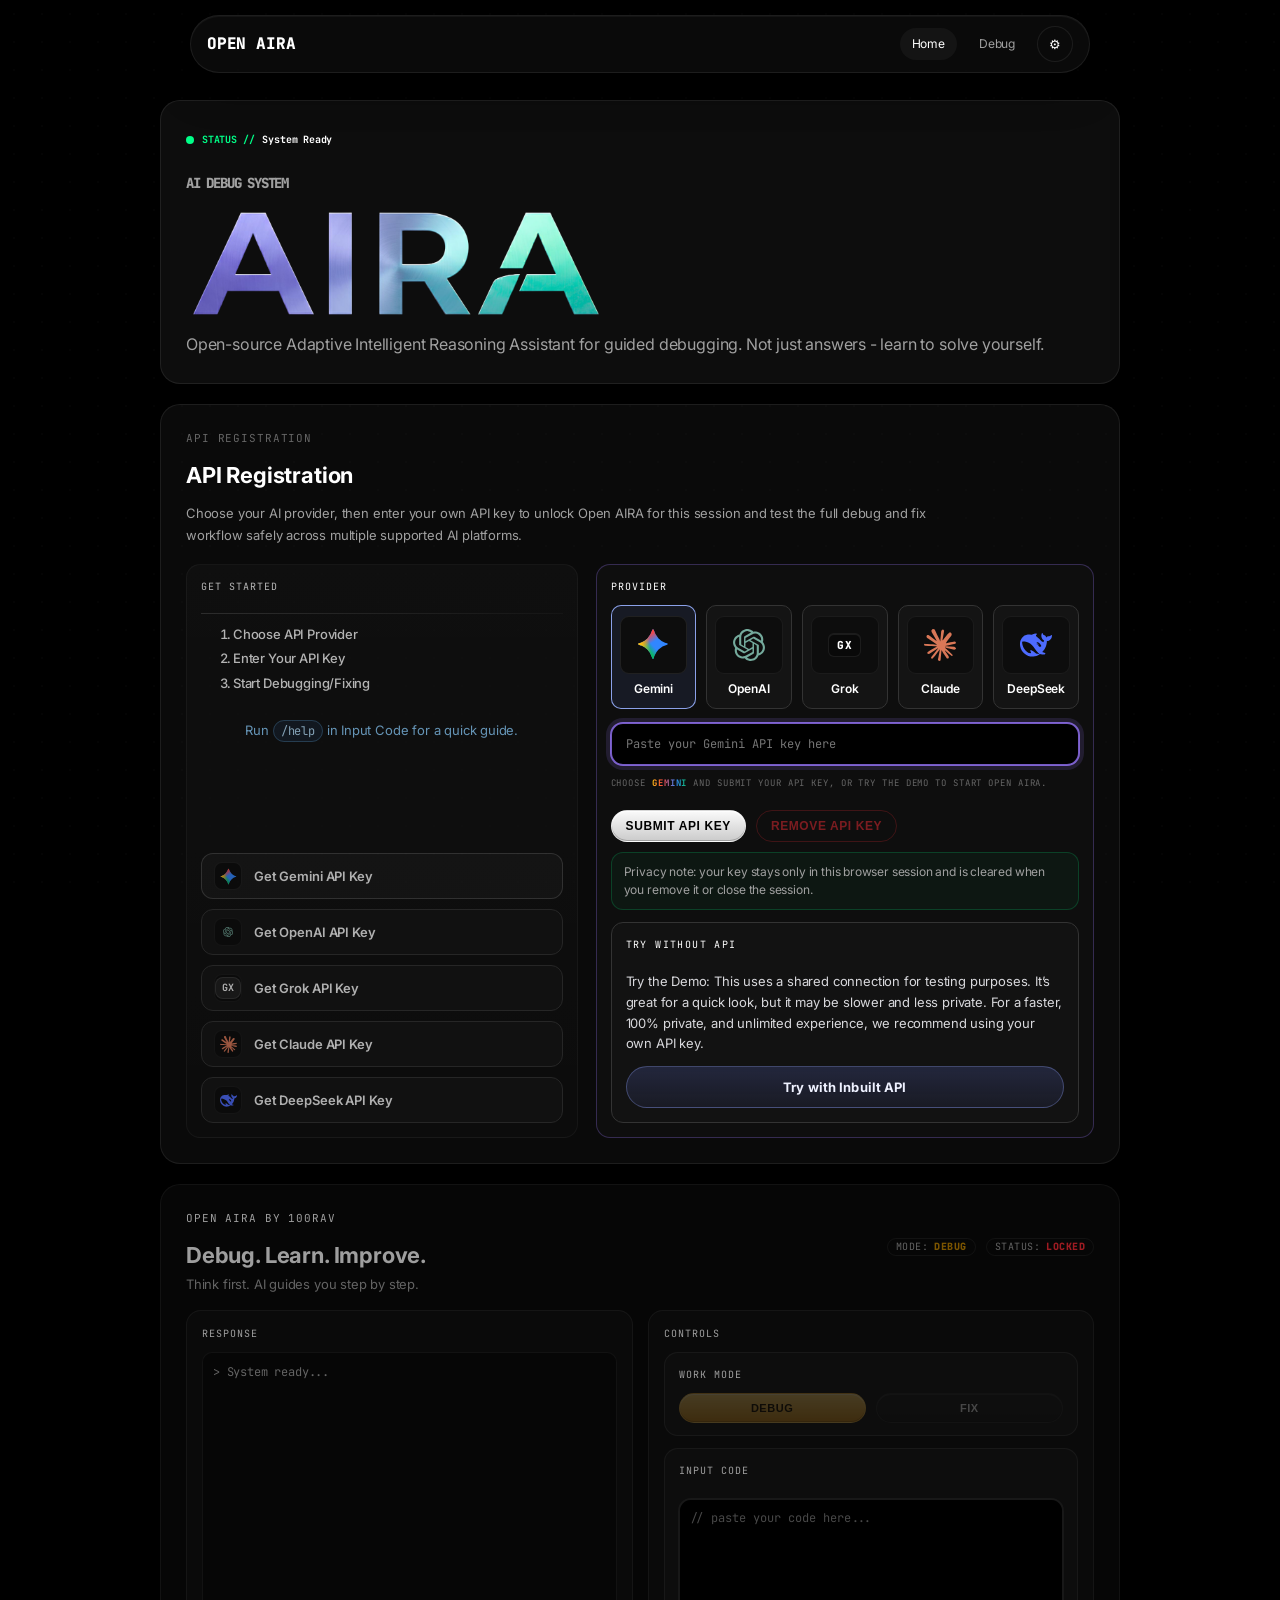
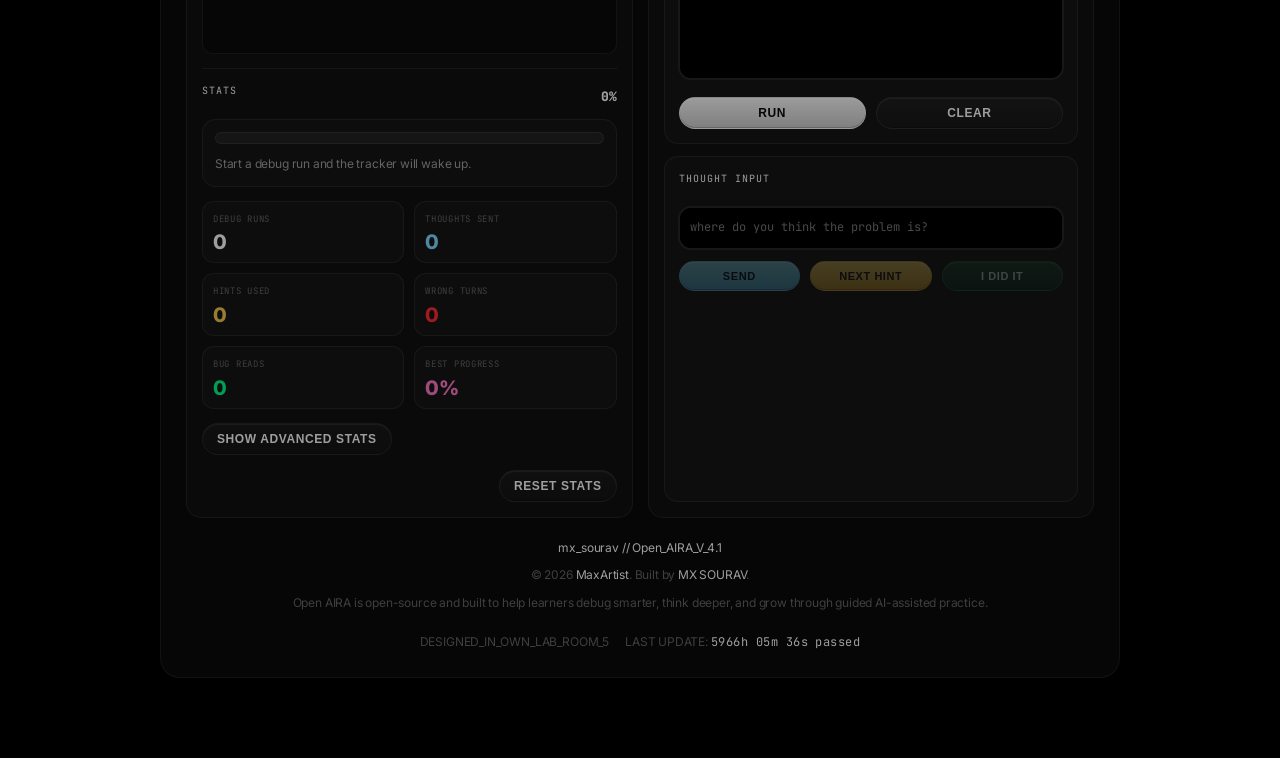
==== commit 9f003f16: "Rename project to Open AIRA and prepare open-source repo" ====
--- a/frontend/index.html
+++ b/frontend/index.html
@@ -4,7 +4,7 @@
 <head>
     <meta charset="UTF-8" />
     <meta name="viewport" content="width=device-width, initial-scale=1.0" />
-    <title>CodeSentinel</title>
+    <title>Open AIRA</title>
 
     <link rel="preconnect" href="https://fonts.googleapis.com" />
     <link rel="preconnect" href="https://fonts.gstatic.com" crossorigin />
@@ -17,7 +17,7 @@
     <div class="nt-canvas"></div>
 
     <nav id="mainNav">
-        <a class="nav-brand">CODESENTINEL</a>
+        <a class="nav-brand">OPEN AIRA</a>
 
         <div class="nav-menu">
             <a href="#home" class="nav-link active">Home</a>
@@ -41,11 +41,11 @@
 
                     <h1 class="hero-title">
                         <span class="dot-matrix">AI DEBUG SYSTEM</span>
-                        <img class="hero-logo" id="heroLogo" src="assets/logo_black.png" alt="CodeSentinel" />
+                        <img class="hero-logo" id="heroLogo" src="assets/Logo.png" alt="Open AIRA" />
                     </h1>
 
                     <p class="hero-desc">
-                        AI-powered debugging trainer. Not just answers - learn to solve yourself.
+                        Open-source Adaptive Intelligent Reasoning Assistant for guided debugging. Not just answers - learn to solve yourself.
                     </p>
                 </div>
             </section>
@@ -56,7 +56,7 @@
                 <div class="api-register-card">
                     <div class="api-register-intro">
                         <h2 class="play-title">API Registration</h2>
-                        <p class="section-desc">Choose your AI provider, then enter your own API key to unlock CodeSentinel for this session and test the full debug and fix workflow safely across multiple supported AI platforms.</p>
+                        <p class="section-desc">Choose your AI provider, then enter your own API key to unlock Open AIRA for this session and test the full debug and fix workflow safely across multiple supported AI platforms.</p>
                     </div>
                     <div class="api-register-copy">
                         <div class="api-start-card">
@@ -67,9 +67,6 @@
                                 <li>Enter Your API Key</li>
                                 <li>Start Debugging/Fixing</li>
                             </ol>
-                            <div class="api-start-warning">
-                                <span>Enter your Beta Access Key first. This private beta unlocks API setup only for invited testers and safely keeps the release from spreading too early online today.</span>
-                            </div>
                             <div class="api-start-help">
                                 Run <code>/help</code> in Input Code for a quick guide.
                             </div>
@@ -82,24 +79,20 @@
                             <div class="mono">Provider</div>
                             <div class="api-provider-grid" id="apiProviderGrid"></div>
                             <input id="apiKeyInput" class="api-key-input" type="password" placeholder="Paste your Gemini API key here" />
+                            <div class="api-register-status-row">
+                                <div class="mono api-register-status" id="apiStatusText">API key required before start.</div>
+                            </div>
                             <div class="btn-row api-register-actions">
                                 <button class="btn-system" id="apiSubmitBtn" onclick="submitApiKey()">Submit API Key</button>
                                 <button class="api-remove-btn" id="apiRemoveBtn" onclick="removeApiKey()">Remove API Key</button>
                             </div>
-                            <div class="mono api-register-status" id="apiStatusText">API key required before start.</div>
                             <div class="api-privacy-note">Privacy note: your key stays only in this browser session and is cleared when you remove it or close the session.</div>
-                        </div>
-                        <div class="api-future-card beta-access-card" id="betaAccessCard">
-                            <div class="mono">Beta Access</div>
-                            <p class="beta-access-copy">This beta build is limited to invited testers. Enter your beta access key once in this browser to unlock API registration and the rest of CodeSentinel.</p>
-                            <input id="betaAccessInput" class="beta-access-input" type="text" placeholder="Enter your beta access key" autocomplete="off" spellcheck="false" />
-                            <div class="btn-row beta-access-actions">
-                                <button class="btn-system" id="betaAccessSubmitBtn" onclick="submitBetaAccess()">Unlock Beta</button>
-                                <button class="api-remove-btn" id="betaAccessRemoveBtn" onclick="removeBetaAccess()">Remove Key</button>
-                            </div>
-                            <div class="beta-access-footer">
-                                <div class="mono beta-access-status" id="betaAccessStatus">Beta access key required before API setup.</div>
-                                <div class="mono beta-access-rank" id="betaAccessRank"></div>
+                            <div class="api-demo-card" id="apiDemoCard">
+                                <div class="api-demo-copy">
+                                    <div class="mono api-demo-title">Try Without API</div>
+                                    <p>Try the Demo: This uses a shared connection for testing purposes. It&rsquo;s great for a quick look, but it may be slower and less private. For a faster, 100% private, and unlimited experience, we recommend using your own API key.</p>
+                                </div>
+                                <button class="api-demo-btn" id="apiDemoBtn" onclick="activateDemoMode()">Try with Inbuilt API</button>
                             </div>
                         </div>
                     </div>
@@ -107,7 +100,7 @@
             </section>
 
             <section class="widget codesentinel-widget" id="codesentinel">
-                <span class="label">CodeSentinel by MX100RAV</span>
+                <span class="label">Open AIRA by 100RAV</span>
 
                 <div class="play-header">
                     <div>
@@ -310,7 +303,7 @@
             <footer>
                 <div class="footer-left">
                     <div class="footer-strong">
-                        mx_sourav // CodeSentinel_V_3.1 Beta
+                        mx_sourav // Open_AIRA_V_4.1
                     </div>
                     <div>
                         &copy; <span id="yearNow">2026</span>
@@ -319,7 +312,7 @@
                             SOURAV</a>.
                     </div>
                     <div class="legal">
-                        © CodeSentinel. Built to help learners debug smarter, think deeper, and grow through guided AI-assisted practice.
+                        Open AIRA is open-source and built to help learners debug smarter, think deeper, and grow through guided AI-assisted practice.
                     </div>
                 </div>
                 <div class="footer-right">
@@ -338,3 +331,6 @@
 
 
 
+
+
+
--- a/frontend/style.css
+++ b/frontend/style.css
@@ -199,7 +199,7 @@
 
 .hero-logo {
   display: block;
-  width: min(100%, 520px);
+  width: min(100%, 420px);
   height: auto;
   object-fit: contain;
 }
@@ -635,14 +635,23 @@
 }
 
 .beta-access-card {
-  display: flex;
-  flex-direction: column;
-  gap: 10px;
-  border-color: rgba(255, 200, 87, 0.22);
+    display: flex;
+    flex-direction: column;
+    gap: 10px;
+    border-color: rgba(255, 200, 87, 0.22);
   box-shadow:
     inset 0 1px 0 rgba(255, 255, 255, 0.05),
-    0 0 0 1px rgba(255, 200, 87, 0.16),
-    0 0 22px -14px rgba(255, 200, 87, 0.68);
+      0 0 0 1px rgba(255, 200, 87, 0.16),
+      0 0 22px -14px rgba(255, 200, 87, 0.68);
+}
+
+.beta-access-card:not(.is-ready) {
+    border-color: rgba(255, 200, 87, 0.44);
+    box-shadow:
+      inset 0 1px 0 rgba(255, 255, 255, 0.05),
+      0 0 0 1px rgba(255, 200, 87, 0.26),
+      0 0 0 2px rgba(255, 200, 87, 0.08),
+      0 0 30px -14px rgba(255, 200, 87, 0.9);
 }
 
 .beta-access-copy {
@@ -666,8 +675,15 @@
 }
 
 .beta-access-input:focus {
-  outline: none;
-  box-shadow: 0 0 0 1px var(--nothing-green);
+    outline: none;
+    box-shadow: 0 0 0 1px var(--nothing-green);
+}
+
+.beta-access-card:not(.is-ready) .beta-access-input {
+    border-color: rgba(255, 200, 87, 0.36);
+    box-shadow:
+      inset 0 1px 0 rgba(255, 255, 255, 0.03),
+      0 0 0 1px rgba(255, 200, 87, 0.18);
 }
 
 .beta-access-input:disabled {
@@ -722,12 +738,34 @@
   color: #f5f5f5;
 }
 
+.beta-access-owner-inline {
+  display: inline-block;
+  white-space: nowrap;
+}
+
+.beta-access-owner-link {
+  color: inherit;
+  font-weight: 800;
+  text-decoration: underline;
+  text-underline-offset: 2px;
+}
+
+.beta-access-owner-link:hover {
+  opacity: 0.86;
+}
+
 .beta-access-status.is-ready {
   color: var(--nothing-green);
 }
 
 .beta-access-status.is-error {
   color: var(--nothing-red);
+}
+
+.beta-access-status.is-used-link {
+  white-space: nowrap;
+  font-size: 11px;
+  letter-spacing: 0.05em;
 }
 
 .beta-access-rank {
@@ -757,10 +795,10 @@
 }
 
 .beta-access-card.is-ready {
-  border-color: rgba(0, 255, 136, 0.22);
-  box-shadow:
-    inset 0 1px 0 rgba(255, 255, 255, 0.05),
-    0 0 0 1px rgba(0, 255, 136, 0.08);
+    border-color: rgba(255, 255, 255, 0.08);
+    box-shadow:
+      inset 0 1px 0 rgba(255, 255, 255, 0.04),
+      0 0 0 1px rgba(255, 255, 255, 0.03);
 }
 
 .api-widget.is-beta-locked .api-register-form {
@@ -1023,8 +1061,49 @@
 }
 
 .api-key-input:focus {
-  outline: none;
-  box-shadow: 0 0 0 1px var(--nothing-green);
+    outline: none;
+    box-shadow: 0 0 0 1px var(--nothing-green);
+}
+
+.api-register-form.is-awaiting-api .api-key-input {
+    border-color: rgba(176, 116, 255, 0.82);
+    box-shadow:
+      inset 0 1px 0 rgba(255, 255, 255, 0.05),
+      0 0 0 1px rgba(176, 116, 255, 0.64),
+      0 0 34px -10px rgba(176, 116, 255, 1);
+}
+
+.api-register-form.is-awaiting-api .api-key-input:focus {
+    box-shadow:
+      inset 0 1px 0 rgba(255, 255, 255, 0.05),
+      0 0 0 1px rgba(196, 146, 255, 0.92),
+      0 0 40px -8px rgba(196, 146, 255, 1);
+}
+
+.api-widget.is-awaiting-api .api-register-copy,
+.api-widget.is-awaiting-api .beta-access-card.is-ready {
+    opacity: 0.68;
+}
+
+.api-widget.is-awaiting-api .api-start-card,
+.api-widget.is-awaiting-api .api-future-card.is-ready {
+    border-color: rgba(255, 255, 255, 0.05);
+    box-shadow:
+      inset 0 1px 0 rgba(255, 255, 255, 0.03),
+      0 10px 20px -24px rgba(0, 0, 0, 0.9);
+}
+
+.api-widget.is-awaiting-api .api-start-card,
+.api-widget.is-awaiting-api .beta-access-card.is-ready {
+    filter: saturate(0.78) brightness(0.92);
+}
+
+.api-widget.is-awaiting-api .api-register-form {
+    border-color: rgba(196, 146, 255, 0.26);
+    box-shadow:
+      inset 0 1px 0 rgba(255, 255, 255, 0.04),
+      0 0 0 1px rgba(196, 146, 255, 0.12),
+      0 18px 32px -28px rgba(196, 146, 255, 0.58);
 }
 
 .api-register-actions {
@@ -1800,7 +1879,7 @@
   }
 
   .hero-logo {
-    width: min(100%, 360px);
+    width: min(100%, 300px);
   }
 
   #chatBox {
@@ -2022,19 +2101,42 @@
 }
 
 [data-theme="light"] .beta-access-card > .mono {
-  color: #b87400;
+    color: #b87400;
+}
+
+[data-theme="light"] .beta-access-card:not(.is-ready) {
+    border-color: rgba(184, 116, 0, 0.34);
+    box-shadow:
+      inset 0 1px 0 rgba(255, 255, 255, 0.9),
+      0 0 0 1px rgba(184, 116, 0, 0.14),
+      0 0 24px -18px rgba(184, 116, 0, 0.38);
 }
 
 [data-theme="light"] .beta-access-copy {
-  color: #333;
+    color: #333;
+}
+
+[data-theme="light"] .beta-access-card:not(.is-ready) .beta-access-input {
+    border-color: rgba(184, 116, 0, 0.26);
+    box-shadow:
+      inset 0 1px 0 rgba(255, 255, 255, 0.92),
+      0 0 0 1px rgba(184, 116, 0, 0.14);
 }
 
 [data-theme="light"] .beta-access-status {
-  color: #9a6a00;
+    color: #9a6a00;
+}
+
+[data-theme="light"] .beta-access-status.is-used-link {
+    color: #b23a46;
 }
 
 [data-theme="light"] .beta-access-status-text {
   color: #333;
+}
+
+[data-theme="light"] .beta-access-owner-link {
+  color: inherit;
 }
 
 [data-theme="light"] .beta-access-rank {
@@ -2719,8 +2821,49 @@
 }
 
 [data-theme="light"] .api-remove-btn:hover:not(:disabled) {
-  background: rgba(192, 36, 50, 0.08);
-  border-color: rgba(192, 36, 50, 0.52);
+    background: rgba(192, 36, 50, 0.08);
+    border-color: rgba(192, 36, 50, 0.52);
+}
+
+[data-theme="light"] .api-register-form.is-awaiting-api .api-key-input {
+    border-color: rgba(128, 70, 212, 0.48);
+    box-shadow:
+      inset 0 1px 0 rgba(255, 255, 255, 0.96),
+      0 0 0 1px rgba(128, 70, 212, 0.24),
+      0 0 24px -18px rgba(128, 70, 212, 0.54);
+}
+
+[data-theme="light"] .api-register-form.is-awaiting-api .api-key-input:focus {
+    box-shadow:
+      inset 0 1px 0 rgba(255, 255, 255, 0.96),
+      0 0 0 1px rgba(128, 70, 212, 0.32),
+      0 0 28px -18px rgba(128, 70, 212, 0.62);
+}
+
+[data-theme="light"] .api-widget.is-awaiting-api .api-register-copy,
+[data-theme="light"] .api-widget.is-awaiting-api .beta-access-card.is-ready {
+    opacity: 0.74;
+}
+
+[data-theme="light"] .api-widget.is-awaiting-api .api-start-card,
+[data-theme="light"] .api-widget.is-awaiting-api .api-future-card.is-ready {
+    border-color: rgba(0, 0, 0, 0.06);
+    box-shadow:
+      inset 0 1px 0 rgba(255, 255, 255, 0.94),
+      0 10px 20px -24px rgba(0, 0, 0, 0.2);
+}
+
+[data-theme="light"] .api-widget.is-awaiting-api .api-start-card,
+[data-theme="light"] .api-widget.is-awaiting-api .beta-access-card.is-ready {
+    filter: saturate(0.82) brightness(0.97);
+}
+
+[data-theme="light"] .api-widget.is-awaiting-api .api-register-form {
+    border-color: rgba(128, 70, 212, 0.14);
+    box-shadow:
+      inset 0 1px 0 rgba(255, 255, 255, 0.96),
+      0 0 0 1px rgba(128, 70, 212, 0.08),
+      0 18px 28px -26px rgba(128, 70, 212, 0.18);
 }
 
 [data-theme="light"] .api-privacy-note {
@@ -3055,7 +3198,346 @@
 [data-theme="light"] .change-log-box::-webkit-scrollbar-thumb {
   background: rgba(15, 111, 178, 0.24);
 }
-
+
+/* API registration refresh */
+.api-register-form {
+  border-color: rgba(255, 255, 255, 0.08);
+  background: rgba(15, 15, 15, 0.94);
+  box-shadow: none;
+}
+
+.api-provider-grid {
+  grid-template-columns: repeat(5, minmax(0, 1fr));
+  gap: 10px;
+  margin-bottom: 14px;
+}
+
+.api-provider-option {
+  width: auto;
+  min-height: 104px;
+  padding: 10px 8px 12px;
+  border-radius: 10px;
+  border: 1px solid #333;
+  background: #141414;
+  box-shadow: none;
+  gap: 8px;
+}
+
+.api-provider-option::before,
+.api-provider-tooltip {
+  display: none;
+}
+
+.api-provider-option:hover {
+  transform: translateY(-1px);
+  border-color: #4a4a4a;
+  background: #171717;
+  box-shadow: none;
+}
+
+.api-provider-option.is-active,
+.api-provider-option[data-provider="gemini"].is-active,
+.api-provider-option[data-provider="gemini"]:hover {
+  border-color: rgba(152, 177, 255, 0.9);
+  background: rgba(93, 114, 196, 0.12);
+  box-shadow: none;
+}
+
+.api-provider-mark {
+  height: 58px;
+  border-radius: 9px;
+  border: 1px solid rgba(255, 255, 255, 0.06);
+  background: #0d0d0d;
+  box-shadow: none;
+}
+
+.api-provider-option:hover .api-provider-mark,
+.api-provider-option.is-active .api-provider-mark,
+.api-provider-option[data-provider="gemini"]:hover .api-provider-mark,
+.api-provider-option[data-provider="gemini"].is-active .api-provider-mark {
+  transform: none;
+  border-color: rgba(255, 255, 255, 0.08);
+  background: #0d0d0d;
+}
+
+.api-provider-logo {
+  width: 32px;
+  height: 32px;
+  filter: none;
+}
+
+.api-provider-option[data-provider="openai"] .api-provider-logo,
+.api-provider-option[data-provider="xai"] .api-provider-logo {
+  filter: none;
+}
+
+.api-provider-option[data-provider="xai"] .api-provider-logo {
+  width: 19px;
+  height: 19px;
+}
+
+.api-provider-name {
+  font-size: 12px;
+  font-weight: 600;
+  letter-spacing: -0.01em;
+}
+
+.api-key-input {
+  border-color: rgba(255, 255, 255, 0.04);
+  box-shadow: 0 0 0 1px rgba(255, 255, 255, 0.08);
+}
+
+.api-key-input:focus {
+  box-shadow:
+    0 0 0 1px rgba(166, 132, 255, 0.9),
+    0 0 0 4px rgba(166, 132, 255, 0.12);
+}
+
+.api-register-form.is-awaiting-api .api-key-input {
+  border-color: rgba(154, 120, 255, 0.76);
+  box-shadow:
+    0 0 0 1px rgba(154, 120, 255, 0.78),
+    0 0 0 5px rgba(154, 120, 255, 0.14);
+}
+
+.api-register-form.is-awaiting-api .api-key-input:focus {
+  box-shadow:
+    0 0 0 1px rgba(180, 150, 255, 0.94),
+    0 0 0 6px rgba(180, 150, 255, 0.18);
+}
+
+.api-demo-card {
+  margin-top: 12px;
+  padding: 14px;
+  border-radius: 12px;
+  border: 1px solid #333;
+  background: rgba(255, 255, 255, 0.015);
+  transition:
+    border-color 0.24s var(--ease),
+    background 0.24s var(--ease);
+}
+
+.api-demo-card.is-active {
+  border-color: rgba(142, 124, 255, 0.5);
+  background: rgba(142, 124, 255, 0.06);
+}
+
+.api-demo-copy {
+  display: flex;
+  flex-direction: column;
+  gap: 8px;
+}
+
+.api-demo-title {
+  color: #fff;
+  letter-spacing: 0.14em;
+}
+
+.api-demo-copy p {
+  margin: 0;
+  color: #d8d8dc;
+  font-family: "Inter", system-ui, sans-serif;
+  font-size: 13px;
+  line-height: 1.6;
+}
+
+.api-demo-btn {
+  margin-top: 12px;
+  width: 100%;
+  min-height: 42px;
+  border-radius: 999px;
+  border: 1px solid rgba(147, 166, 255, 0.32);
+  background: linear-gradient(180deg, rgba(112, 132, 255, 0.18), rgba(112, 132, 255, 0.08));
+  color: #eef1ff;
+  font-family: "Inter", system-ui, sans-serif;
+  font-size: 13px;
+  font-weight: 700;
+  letter-spacing: 0.01em;
+  cursor: pointer;
+  transition:
+    background 0.24s var(--ease),
+    border-color 0.24s var(--ease),
+    color 0.24s var(--ease),
+    transform 0.2s var(--ease);
+}
+
+.api-demo-btn:hover:not(:disabled) {
+  transform: translateY(-1px);
+  border-color: rgba(165, 181, 255, 0.42);
+  background: linear-gradient(180deg, rgba(112, 132, 255, 0.24), rgba(112, 132, 255, 0.12));
+}
+
+.api-demo-btn:disabled {
+  opacity: 0.72;
+  cursor: default;
+}
+
+.api-register-status-row {
+  display: flex;
+  align-items: flex-start;
+  justify-content: space-between;
+  gap: 12px;
+  margin-top: 12px;
+  flex-wrap: wrap;
+}
+
+.api-register-status {
+  margin-top: 0;
+  flex: 1 1 100%;
+  min-width: 0;
+  font-size: 9px;
+  letter-spacing: 0.1em;
+  white-space: normal;
+  line-height: 1.45;
+}
+
+.api-provider-name-demo {
+  color: #d7d0ff;
+}
+
+.api-register-copy {
+  opacity: 1;
+}
+
+.api-widget.is-awaiting-api .api-start-card {
+  border-color: rgba(255, 255, 255, 0.06);
+  box-shadow: none;
+  filter: none;
+}
+
+.api-widget.is-awaiting-api .api-register-copy {
+  opacity: 0.7;
+}
+
+.api-widget.is-awaiting-api .api-register-form {
+  border-color: rgba(154, 120, 255, 0.28);
+  box-shadow: none;
+}
+
+.api-widget.is-demo-active .api-start-card {
+  opacity: 0.6;
+}
+
+.api-start-links {
+  gap: 10px;
+}
+
+.api-access-link {
+  min-height: 42px;
+  border: 1px solid #333;
+  background: #141414;
+  box-shadow: none;
+}
+
+.api-access-link:hover {
+  transform: translateY(-1px);
+  border-color: #444;
+  box-shadow: none;
+}
+
+.api-access-link.is-active {
+  border-color: rgba(255, 255, 255, 0.18);
+  background: rgba(255, 255, 255, 0.04);
+  box-shadow: none;
+}
+
+.api-access-link[data-provider="gemini"].is-active,
+.api-access-link[data-provider="gemini"]:hover {
+  border-color: rgba(255, 255, 255, 0.18);
+  background: rgba(255, 255, 255, 0.04);
+}
+
+.api-access-mark {
+  border-radius: 8px;
+  box-shadow: none;
+}
+
+.api-access-link[data-provider="gemini"].is-active .api-access-mark,
+.api-access-link[data-provider="gemini"]:hover .api-access-mark {
+  border-color: rgba(255, 255, 255, 0.08);
+  background: #0c0c0c;
+}
+
+.api-access-logo {
+  filter: none;
+}
+
+.api-access-link[data-provider="openai"] .api-access-logo,
+.api-access-link[data-provider="xai"] .api-access-logo {
+  filter: none;
+  width: 10px;
+  height: 10px;
+}
+
+[data-theme="light"] .api-register-form {
+  border-color: rgba(0, 0, 0, 0.08);
+  background: rgba(255, 255, 255, 0.88);
+}
+
+[data-theme="light"] .api-provider-option {
+  border-color: #d7d7dd;
+  background: #fcfcfd;
+}
+
+[data-theme="light"] .api-provider-option:hover {
+  border-color: #b9b9c3;
+  background: #fafafd;
+}
+
+[data-theme="light"] .api-provider-option.is-active,
+[data-theme="light"] .api-provider-option[data-provider="gemini"].is-active,
+[data-theme="light"] .api-provider-option[data-provider="gemini"]:hover {
+  border-color: rgba(92, 117, 220, 0.62);
+  background: rgba(92, 117, 220, 0.08);
+}
+
+[data-theme="light"] .api-provider-mark {
+  border-color: rgba(0, 0, 0, 0.08);
+  background: #f1f2f7;
+}
+
+[data-theme="light"] .api-key-input {
+  box-shadow: 0 0 0 1px rgba(0, 0, 0, 0.1);
+}
+
+[data-theme="light"] .api-key-input:focus {
+  box-shadow:
+    0 0 0 1px rgba(122, 100, 222, 0.78),
+    0 0 0 4px rgba(122, 100, 222, 0.12);
+}
+
+[data-theme="light"] .api-register-form.is-awaiting-api .api-key-input {
+  border-color: rgba(122, 100, 222, 0.5);
+  box-shadow:
+    0 0 0 1px rgba(122, 100, 222, 0.56),
+    0 0 0 5px rgba(122, 100, 222, 0.12);
+}
+
+[data-theme="light"] .api-demo-card {
+  border-color: #d7d7dd;
+  background: rgba(89, 101, 165, 0.04);
+}
+
+[data-theme="light"] .api-demo-card.is-active {
+  border-color: rgba(122, 100, 222, 0.34);
+  background: rgba(122, 100, 222, 0.08);
+}
+
+[data-theme="light"] .api-demo-copy p {
+  color: #484b56;
+}
+
+[data-theme="light"] .api-demo-btn {
+  border-color: rgba(122, 100, 222, 0.2);
+  background: linear-gradient(180deg, rgba(122, 100, 222, 0.12), rgba(122, 100, 222, 0.05));
+  color: #352f54;
+}
+
+[data-theme="light"] .api-access-link {
+  border-color: #d7d7dd;
+  background: #fafafa;
+}
+
 @media (max-width: 700px) {
   .stats-grid {
     grid-template-columns: 1fr;
@@ -3066,8 +3548,8 @@
   }
 
   .api-provider-grid {
-    grid-template-columns: repeat(3, 96px);
-    justify-content: flex-start;
+    grid-template-columns: repeat(3, minmax(0, 1fr));
+    justify-content: stretch;
   }
 
   .advanced-stat-grid {
@@ -3089,7 +3571,7 @@
 
 @media (max-width: 520px) {
   .api-provider-grid {
-    grid-template-columns: repeat(2, 96px);
-    justify-content: flex-start;
+    grid-template-columns: repeat(2, minmax(0, 1fr));
+    justify-content: stretch;
   }
 }
